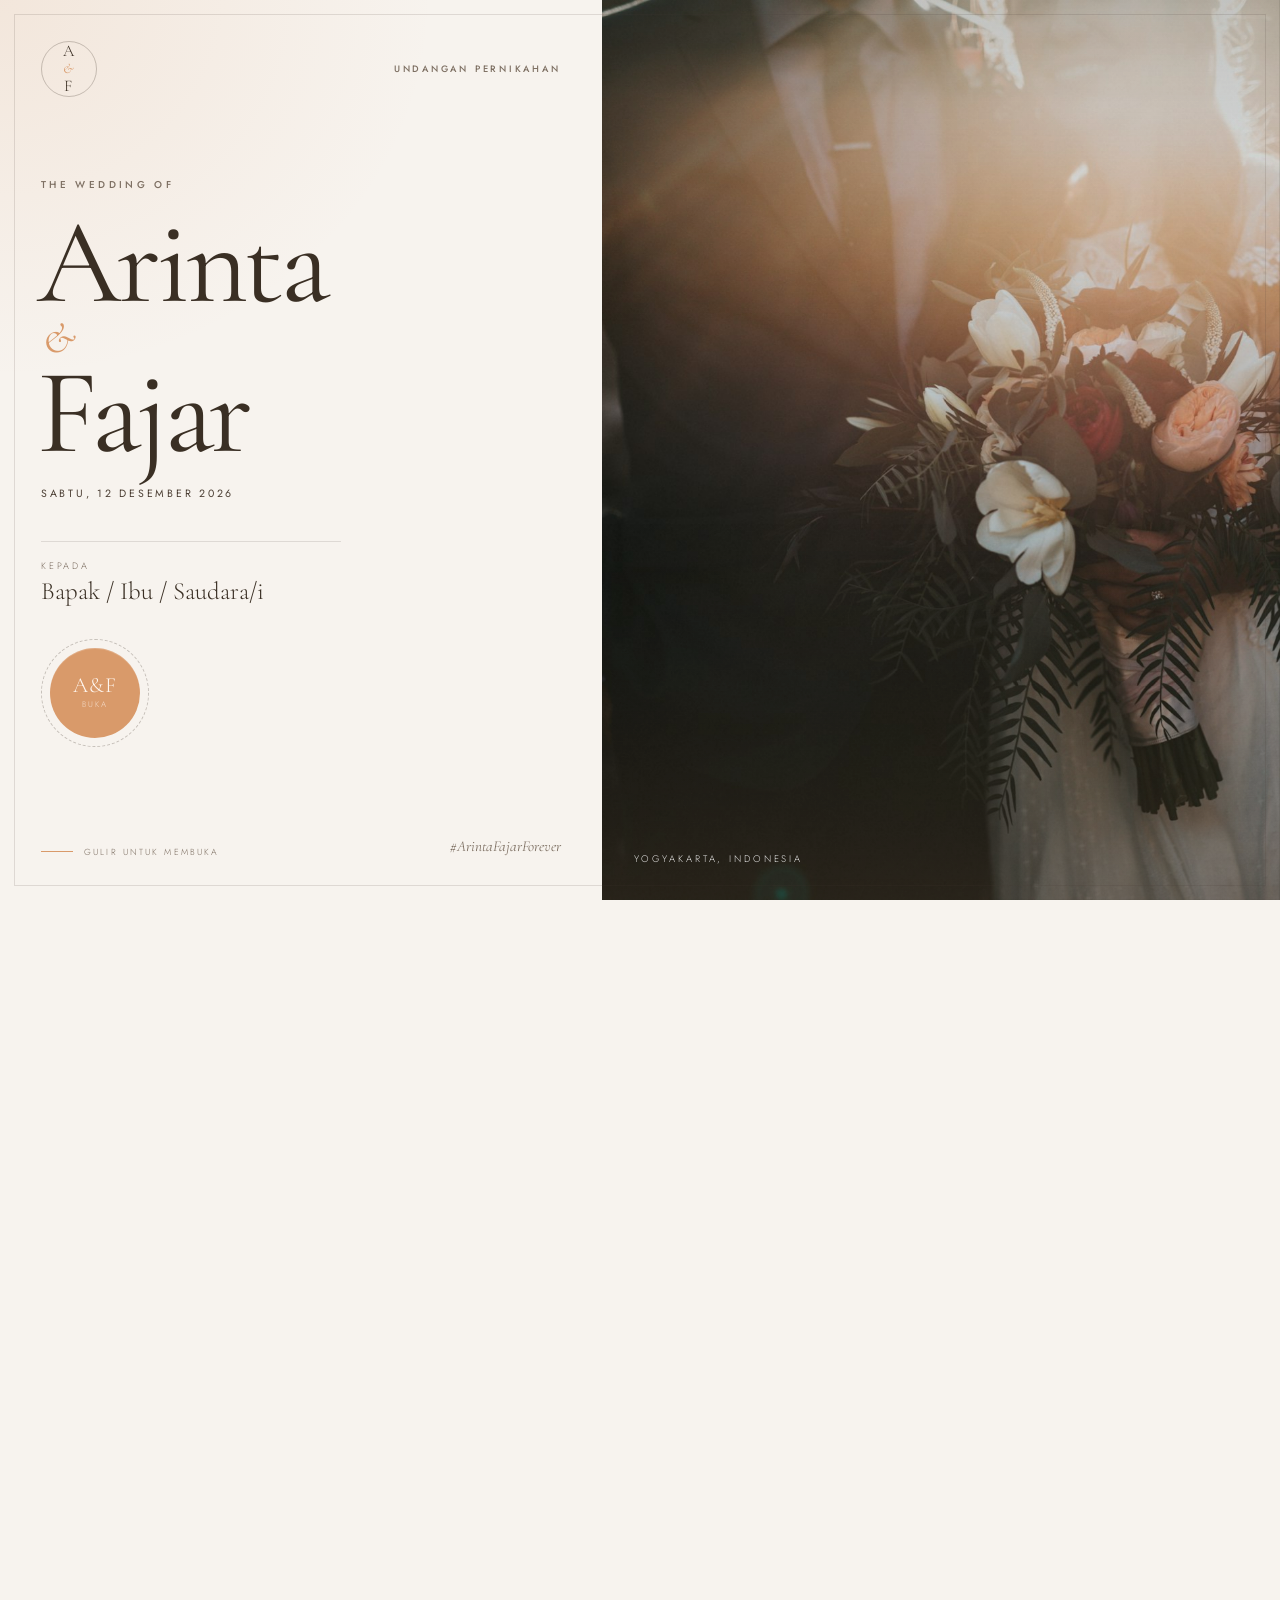
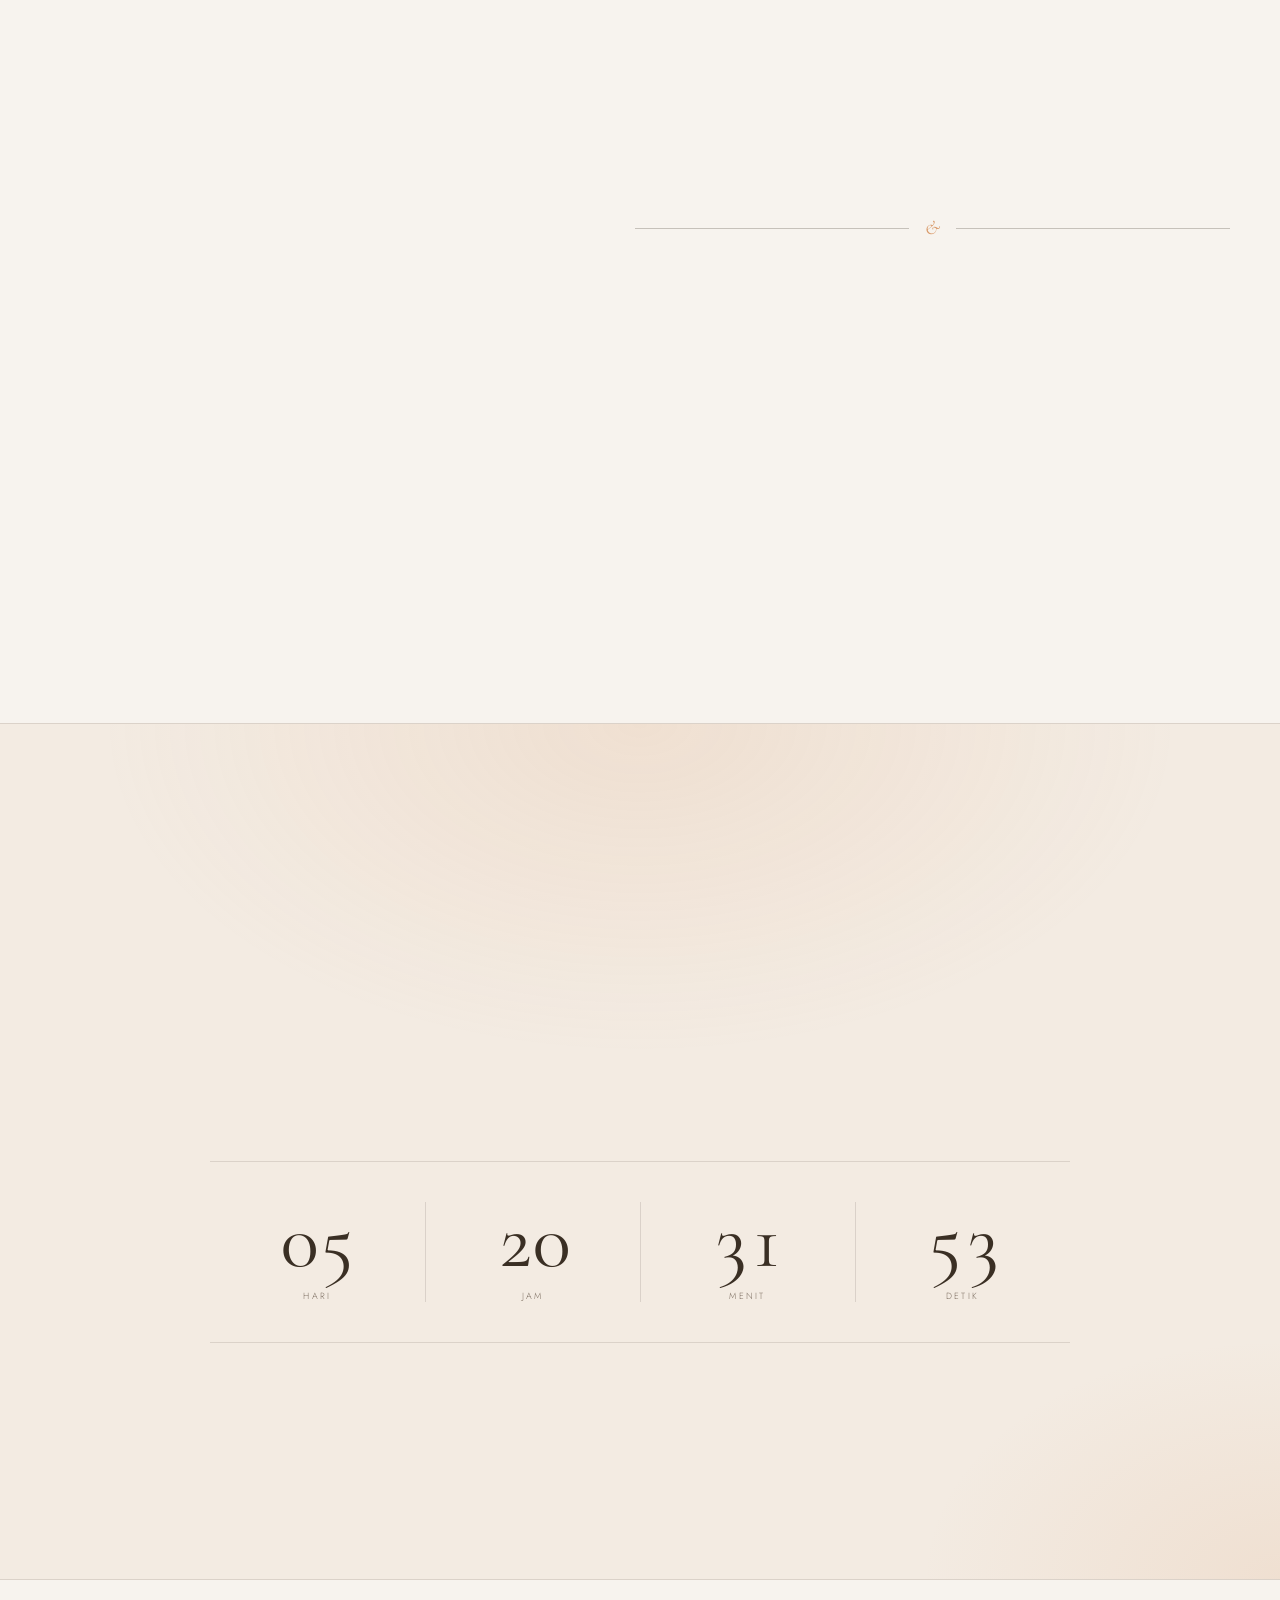
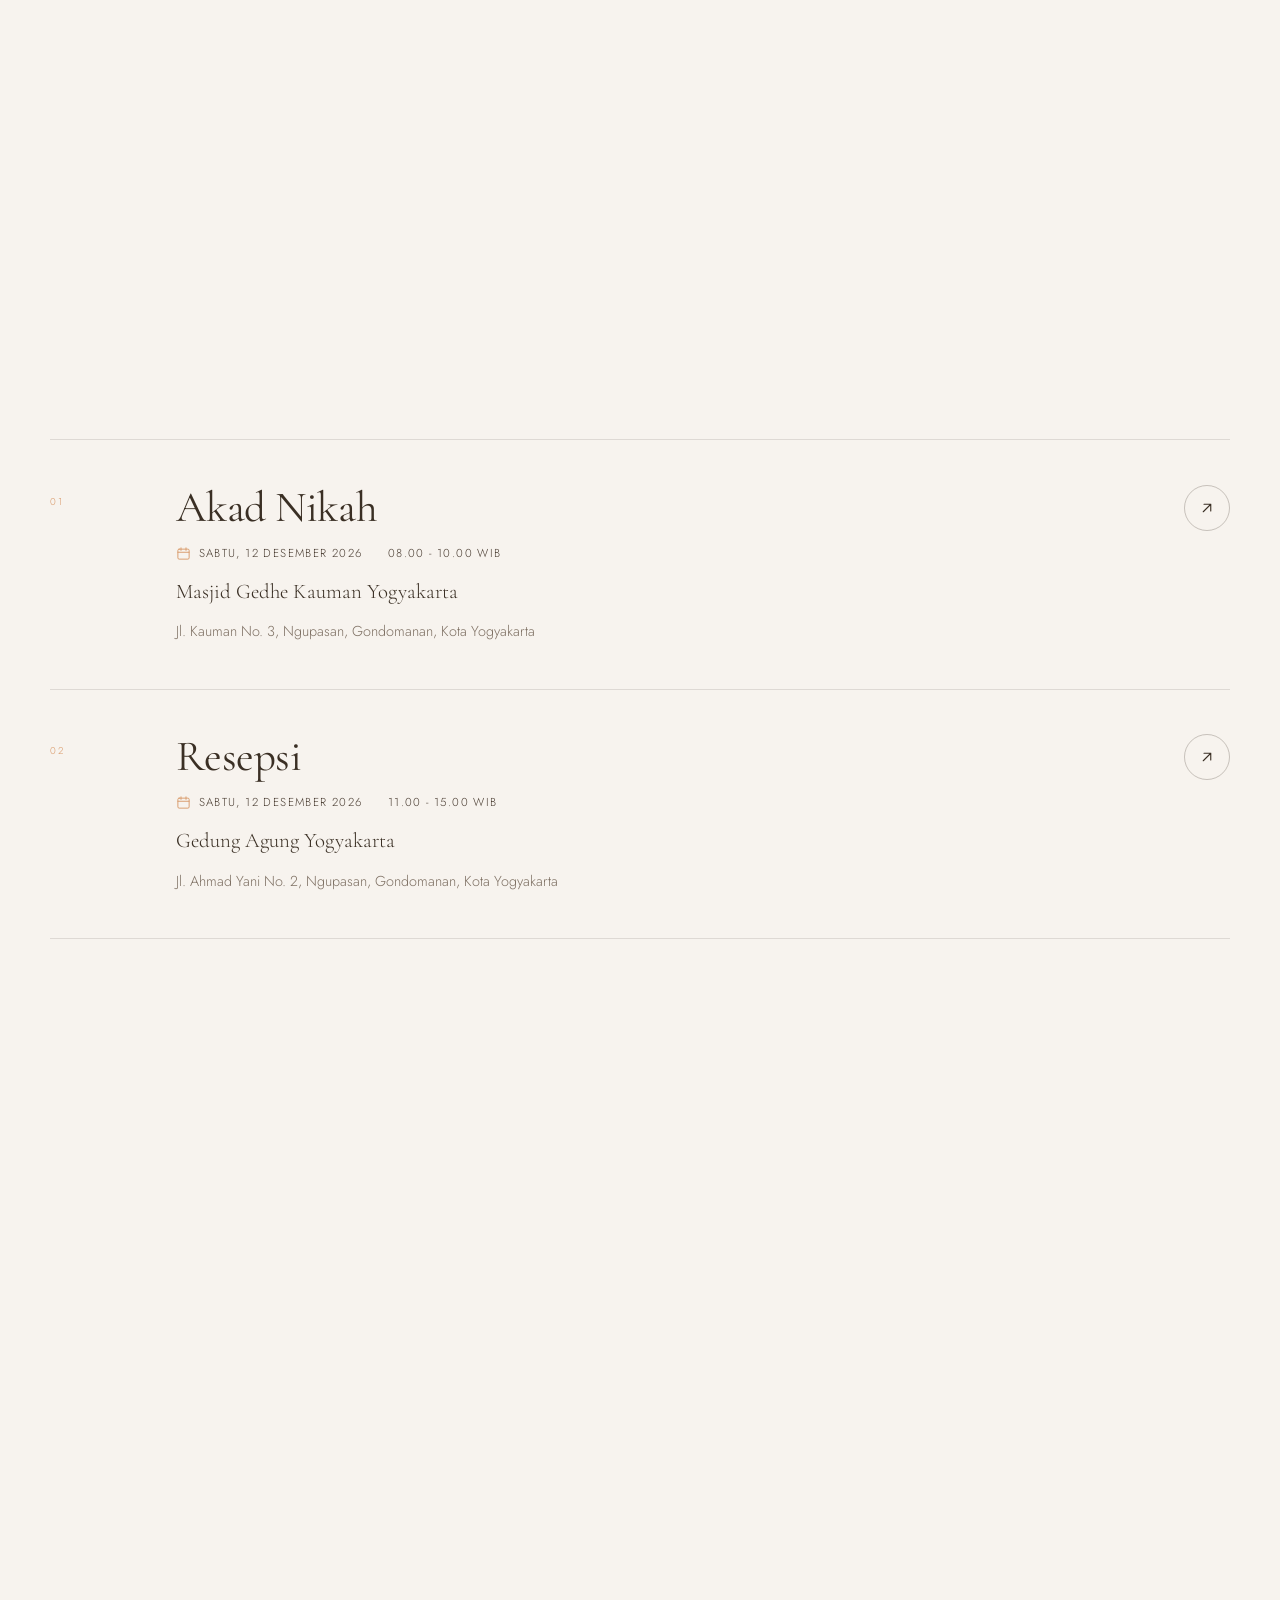
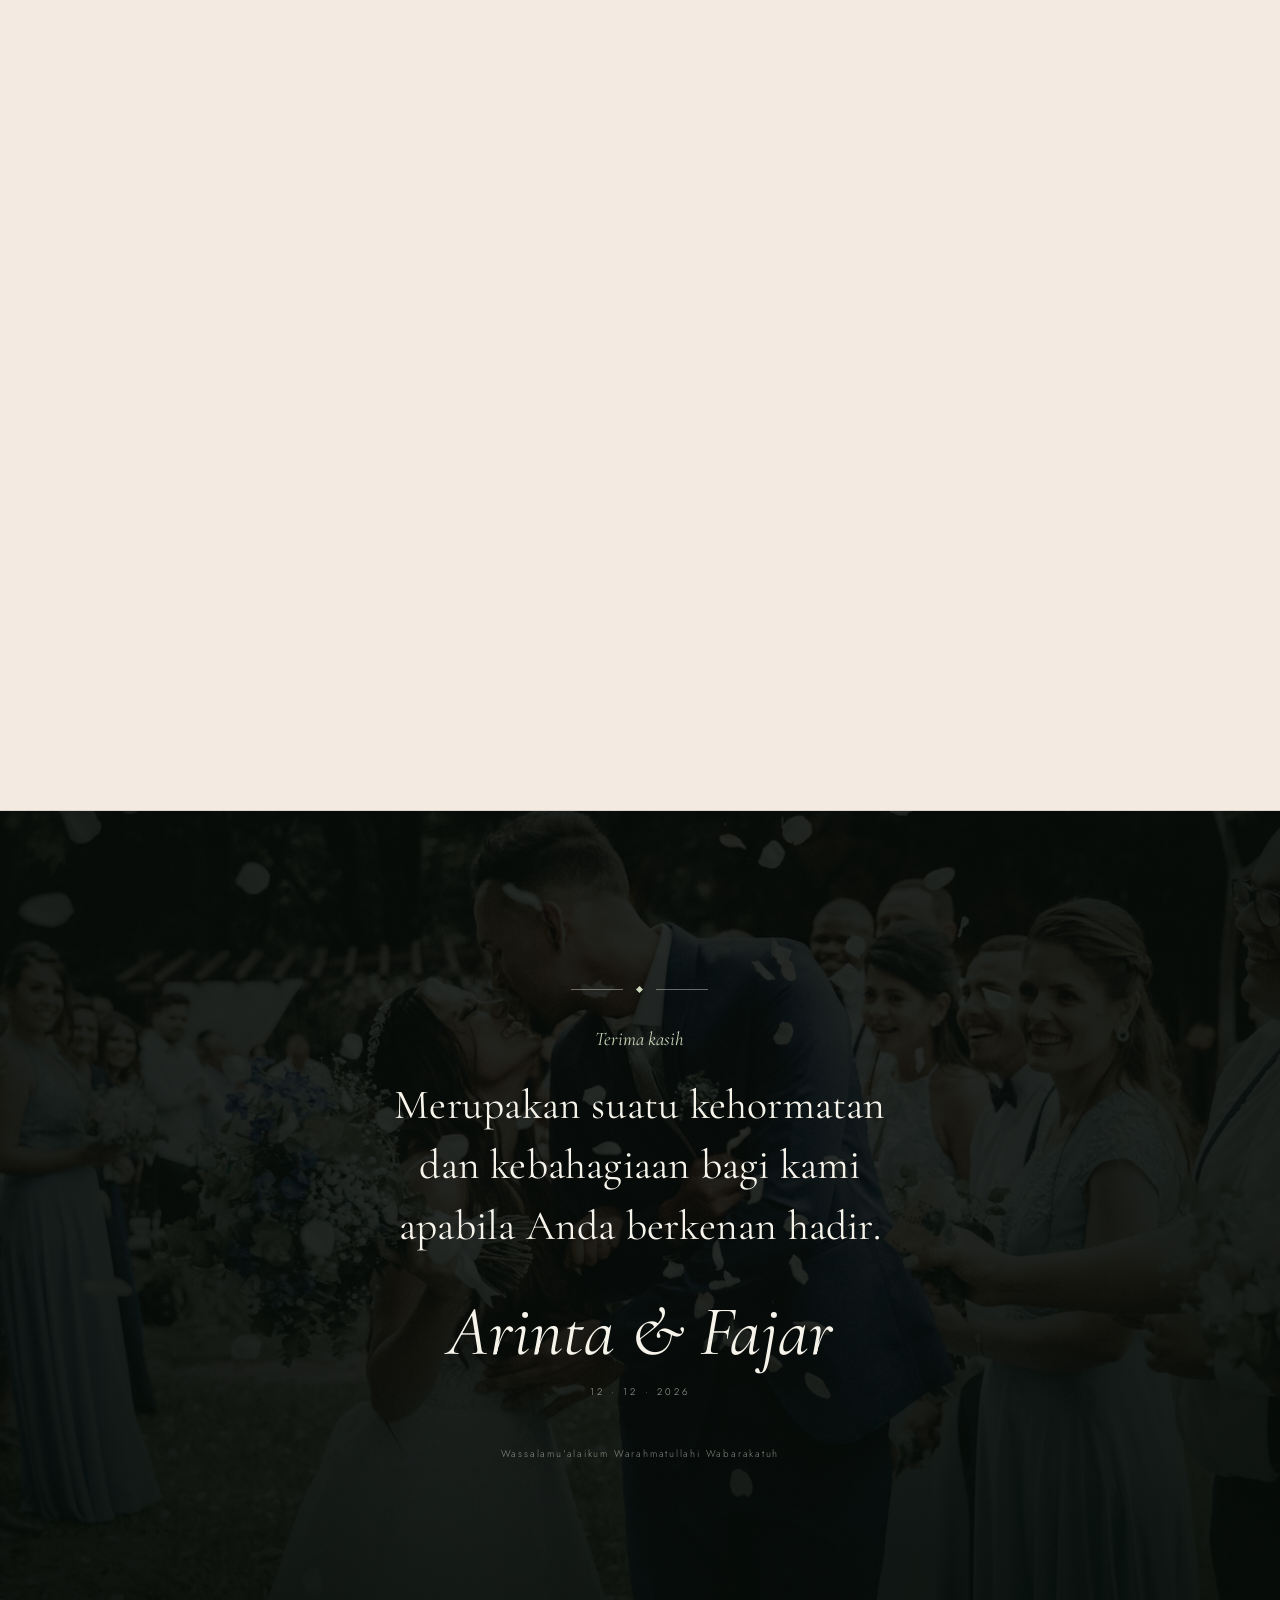
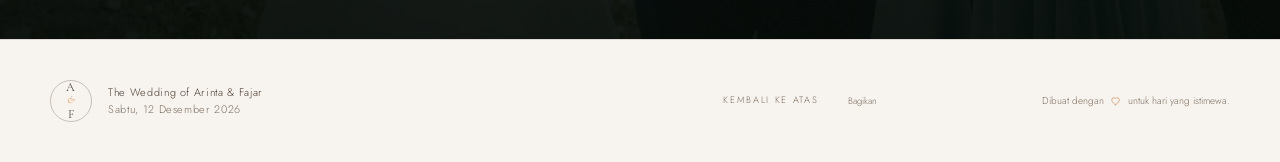
==== index.html @ caafeb69 "Add wedding invitation features including RSVP functionality and theme preload script - Create theme" ====
<!DOCTYPE html>
<html lang="id" data-theme="light">
<head>
  <meta charset="UTF-8" />
  <meta name="viewport" content="width=device-width, initial-scale=1.0, viewport-fit=cover" />
  <title>Undangan Pernikahan</title>
  <meta name="description" content="Undangan pernikahan. Kami menantikan kehadiran dan doa Anda." />
  <meta name="theme-color" content="#f7f3ee" />

  <meta property="og:type" content="website" />
  <meta property="og:title" content="Undangan Pernikahan" />
  <meta property="og:description" content="Sebuah undangan, sepotong kebahagiaan." />
  <meta property="og:image" content="assets/images/hero.jpg" />

  <link rel="icon" href="assets/favicon.svg" type="image/svg+xml" />
  <link rel="preload" href="assets/fonts/cormorant-garamond.woff2" as="font" type="font/woff2" crossorigin />
  <link rel="preload" href="assets/fonts/jost.woff2" as="font" type="font/woff2" crossorigin />
  <link rel="preload" href="assets/images/hero.jpg" as="image" />
  <link rel="stylesheet" href="assets/css/style.css" />
  <script src="assets/js/theme-preload.js"></script>
</head>
<body class="is-locked">

  <svg class="sprite" aria-hidden="true" focusable="false" xmlns="http://www.w3.org/2000/svg">
    <defs>
      <symbol id="i-arrow" viewBox="0 0 24 24"><path d="M4 12h16M14 6l6 6-6 6"/></symbol>
      <symbol id="i-arrow-up" viewBox="0 0 24 24"><path d="M7 17 17 7M8 7h9v9"/></symbol>
      <symbol id="i-play" viewBox="0 0 24 24"><path d="M8 5.5v13l11-6.5z" fill="currentColor" stroke="none"/></symbol>
      <symbol id="i-pause" viewBox="0 0 24 24"><rect x="7" y="5.5" width="3.5" height="13" rx="1" fill="currentColor" stroke="none"/><rect x="13.5" y="5.5" width="3.5" height="13" rx="1" fill="currentColor" stroke="none"/></symbol>
      <symbol id="i-sun" viewBox="0 0 24 24"><circle cx="12" cy="12" r="4"/><path d="M12 2v2M12 20v2M2 12h2M20 12h2M4.9 4.9l1.4 1.4M17.7 17.7l1.4 1.4M19.1 4.9l-1.4 1.4M6.3 17.7l-1.4 1.4"/></symbol>
      <symbol id="i-moon" viewBox="0 0 24 24"><path d="M20.2 14.6A8.6 8.6 0 1 1 9.4 3.8a7 7 0 0 0 10.8 10.8z"/></symbol>
      <symbol id="i-menu" viewBox="0 0 24 24"><path d="M4 8h16M4 16h16"/></symbol>
      <symbol id="i-close" viewBox="0 0 24 24"><path d="M6 6l12 12M18 6 6 18"/></symbol>
      <symbol id="i-pin" viewBox="0 0 24 24"><path d="M12 21s7-5.7 7-11a7 7 0 1 0-14 0c0 5.3 7 11 7 11z"/><circle cx="12" cy="10" r="2.5"/></symbol>
      <symbol id="i-copy" viewBox="0 0 24 24"><rect x="9" y="9" width="11" height="11" rx="2"/><path d="M5 15V5a2 2 0 0 1 2-2h10"/></symbol>
      <symbol id="i-check" viewBox="0 0 24 24"><path d="M5 13l4 4L19 7"/></symbol>
      <symbol id="i-calendar" viewBox="0 0 24 24"><rect x="3" y="5" width="18" height="16" rx="2"/><path d="M8 3v4M16 3v4M3 10h18"/></symbol>
      <symbol id="i-share" viewBox="0 0 24 24"><circle cx="18" cy="5" r="2.5"/><circle cx="6" cy="12" r="2.5"/><circle cx="18" cy="19" r="2.5"/><path d="M8.2 10.8l7.6-4.3M8.2 13.2l7.6 4.3"/></symbol>
      <symbol id="i-instagram" viewBox="0 0 24 24"><rect x="3" y="3" width="18" height="18" rx="5"/><circle cx="12" cy="12" r="4"/><circle cx="17.2" cy="6.8" r="1" fill="currentColor" stroke="none"/></symbol>
      <symbol id="i-heart" viewBox="0 0 24 24"><path d="M12 20s-7-4.4-7-9a4 4 0 0 1 7-2.7A4 4 0 0 1 19 11c0 4.6-7 9-7 9z"/></symbol>
      <symbol id="i-chevron-left" viewBox="0 0 24 24"><path d="M15 5l-7 7 7 7"/></symbol>
      <symbol id="i-chevron-right" viewBox="0 0 24 24"><path d="M9 5l7 7-7 7"/></symbol>
      <symbol id="i-music" viewBox="0 0 24 24"><path d="M9 18V6l10-2v12"/><circle cx="6.5" cy="18" r="2.5"/><circle cx="16.5" cy="16" r="2.5"/></symbol>
      <symbol id="i-mail" viewBox="0 0 24 24"><rect x="3" y="5" width="18" height="14" rx="2"/><path d="M3 7l9 6 9-6"/></symbol>
      <symbol id="i-whatsapp" viewBox="0 0 24 24"><path d="M20 11.5a8 8 0 0 1-11.9 7L4 20l1.6-4A8 8 0 1 1 20 11.5z"/><path d="M9 9.2c.3-.7.6-.7 1-.7h.4c.2 0 .4 0 .6.5l.7 1.5c.1.3 0 .5-.1.7l-.5.6c-.2.2-.2.4-.1.6a5 5 0 0 0 2.3 2c.3.1.5.1.7-.1l.7-.8c.2-.2.4-.2.6-.1l1.6.8c.3.1.4.3.4.5 0 .4-.2 1.3-.7 1.6-.5.4-1.3.6-2.1.3a9 9 0 0 1-4.3-3.2c-.9-1.1-1.4-2.3-1.4-3 0-.4.1-.8.2-1.1z" fill="currentColor" stroke="none"/></symbol>
    </defs>
  </svg>

  <!-- ================= COVER ================= -->
  <div class="cover" id="cover" role="dialog" aria-modal="true" aria-label="Undangan pernikahan">
    <div class="cover__frame" aria-hidden="true"></div>
    <div class="cover__photo">
      <img src="assets/images/hero.jpg" alt="Pasangan pengantin berjalan di antara pepohonan" fetchpriority="high" />
      <div class="cover__photo-scrim" aria-hidden="true"></div>
      <p class="cover__photo-caption">Yogyakarta, Indonesia</p>
    </div>

    <div class="cover__panel">
      <div class="cover__top">
        <span class="monogram" aria-hidden="true"></span>
        <span class="cover__tag">Undangan Pernikahan</span>
      </div>

      <div class="cover__main">
        <p class="overline">The Wedding Of</p>
        <h1 class="cover__names"></h1>
        <p class="cover__date"></p>

        <div class="cover__guest">
          <span class="cover__guest-label">Kepada</span>
          <span class="cover__guest-name" id="guestName">Bapak / Ibu / Saudara/i</span>
        </div>

        <button class="seal" id="openInvite" type="button" aria-label="Buka undangan">
          <span class="seal__ring" aria-hidden="true"></span>
          <span class="seal__core">
            <span class="seal__mono"></span>
            <span class="seal__hint">Buka</span>
          </span>
        </button>
      </div>

      <div class="cover__bottom">
        <span class="cover__scroll"><span></span> Gulir untuk membuka</span>
        <span class="cover__hashtag"></span>
      </div>
    </div>
  </div>

  <!-- ================= PAGE ================= -->
  <div id="page">
    <header class="topbar" id="topbar">
      <div class="topbar__inner">
        <a class="topbar__brand" href="#opening" aria-label="Kembali ke awal">
          <span class="monogram monogram--sm" aria-hidden="true"></span>
        </a>

        <nav class="topbar__nav" aria-label="Navigasi utama">
          <a href="#couple">Mempelai</a>
          <a href="#events">Acara</a>
          <a href="#gallery">Galeri</a>
          <a href="#rsvp">RSVP</a>
          <a href="#gift">Hadiah</a>
        </nav>

        <div class="topbar__actions">
          <button class="icon-btn music-btn" id="musicToggle" type="button" aria-label="Matikan musik" aria-pressed="true">
            <span class="equalizer" aria-hidden="true"><i></i><i></i><i></i></span>
            <svg class="icon icon--muted" aria-hidden="true"><use href="#i-music"/></svg>
          </button>
          <button class="icon-btn" id="menuOpen" type="button" aria-label="Buka menu" aria-expanded="false" aria-controls="menu">
            <svg class="icon" aria-hidden="true"><use href="#i-menu"/></svg>
          </button>
        </div>
      </div>
    </header>

    <main id="invitation">

      <!-- OPENING -->
      <section class="section section--opening" id="opening">
        <div class="container container--narrow opening">
          <p class="opening__salam reveal" id="openingSalam"></p>
          <p class="opening__verse reveal" data-delay="1" id="verseText"></p>
          <p class="opening__source reveal" data-delay="2" id="verseSource"></p>
          <div class="ornament reveal" data-delay="3" aria-hidden="true"><span></span><i></i><span></span></div>
          <p class="opening__text reveal" data-delay="4" id="openingText"></p>
          <p class="opening__sign reveal" data-delay="5" id="openingSign"></p>
        </div>
      </section>

      <!-- COUPLE -->
      <section class="section section--couple" id="couple">
        <div class="container">
          <div class="couple__head">
            <h2 class="display reveal">Dua nama,<br /><em>satu cerita.</em></h2>
            <p class="lede reveal" data-delay="1">Dengan penuh rasa syukur, kami mempersembahkan kisah yang akhirnya sampai di hari ini.</p>
          </div>

          <div class="couple__grid">
            <figure class="couple__photo reveal">
              <img src="assets/images/couple-embrace.jpg" alt="Pasangan pengantin berpelukan di bawah cahaya senja" loading="lazy" />
              <figcaption id="coupleCaption">Prewedding</figcaption>
            </figure>

            <div class="couple__people" id="couplePeople"></div>
          </div>
        </div>
      </section>

      <!-- COUNTDOWN -->
      <section class="section section--countdown" id="countdown">
        <div class="countdown__bg" aria-hidden="true"></div>
        <div class="container">
          <div class="countdown__head">
            <p class="overline overline--accent reveal">Save the Date</p>
            <h2 class="display display--center reveal" data-delay="1">Menuju hari<br /><em>bahagia kami.</em></h2>
            <p class="countdown__date reveal" data-delay="2" id="countdownDate"></p>
          </div>

          <ul class="countdown" id="countdownTimer" aria-label="Hitung mundur menuju hari pernikahan">
            <li><strong data-unit="days">00</strong><span>Hari</span></li>
            <li><strong data-unit="hours">00</strong><span>Jam</span></li>
            <li><strong data-unit="minutes">00</strong><span>Menit</span></li>
            <li><strong data-unit="seconds">00</strong><span>Detik</span></li>
          </ul>

          <div class="countdown__actions reveal" data-delay="3">
            <button class="btn btn--solid" id="addCalendar" type="button">
              <svg class="icon" aria-hidden="true"><use href="#i-calendar"/></svg>
              Simpan Tanggal
            </button>
            <button class="btn btn--ghost" id="shareInvite" type="button">
              <svg class="icon" aria-hidden="true"><use href="#i-share"/></svg>
              Bagikan Undangan
            </button>
          </div>
        </div>
      </section>

      <!-- EVENTS -->
      <section class="section section--events" id="events">
        <div class="container">
          <div class="events__head">
            <h2 class="display reveal">Waktu<br /><em>&amp; tempat.</em></h2>
            <p class="lede reveal" data-delay="1">Kami akan sangat berbahagia apabila Anda dapat hadir dan menyaksikan janji suci kami.</p>
          </div>

          <ol class="events" id="eventsList"></ol>

          <div class="events__map reveal">
            <iframe
              id="mapEmbed"
              title="Peta lokasi acara pernikahan"
              src="about:blank"
              loading="lazy"
              referrerpolicy="no-referrer-when-downgrade"
              allowfullscreen></iframe>
            <a class="events__map-link" id="mapLink" href="#" target="_blank" rel="noopener">
              <svg class="icon" aria-hidden="true"><use href="#i-pin"/></svg>
              Buka di Google Maps
              <svg class="icon" aria-hidden="true"><use href="#i-arrow-up"/></svg>
            </a>
          </div>
        </div>
      </section>

      <!-- STORY -->
      <section class="section section--story" id="story">
        <div class="container">
          <div class="story__head">
            <h2 class="display reveal">Sejak awal,<br /><em>hingga selamanya.</em></h2>
            <p class="lede reveal" data-delay="1">Bukan perjalanan yang selalu mulus, tetapi selalu layak untuk dijalani bersama.</p>
          </div>
          <ol class="story" id="storyList"></ol>
        </div>
      </section>

      <!-- GALLERY -->
      <section class="section section--gallery" id="gallery">
        <div class="container">
          <div class="gallery__head">
            <h2 class="display reveal">Sekeping<br /><em>kenangan.</em></h2>
            <p class="lede reveal" data-delay="1">Beberapa potret yang kami simpan rapat, sebagai pengingat bahwa cinta tumbuh dalam hal-hal kecil.</p>
          </div>
          <div class="gallery" id="galleryGrid"></div>
        </div>
      </section>

      <!-- RSVP -->
      <section class="section section--rsvp" id="rsvp">
        <div class="container">
          <div class="rsvp__head">
            <h2 class="display reveal">Tinggalkan<br /><em>doa &amp; pesan.</em></h2>
            <p class="lede reveal" data-delay="1">Konfirmasi kehadiran Anda dan titipkan doa terbaik untuk perjalanan kami.</p>
          </div>

          <div class="rsvp__grid">
            <form class="rsvp-form reveal" id="rsvpForm" novalidate>
              <div class="field">
                <label for="rsvpName">Nama lengkap</label>
                <input id="rsvpName" name="name" type="text" autocomplete="name" placeholder="Nama Anda" required maxlength="60" />
                <p class="field__error" data-error-for="rsvpName" aria-live="polite"></p>
              </div>

              <fieldset class="field">
                <legend>Kehadiran</legend>
                <div class="choice" role="radiogroup" aria-label="Konfirmasi kehadiran">
                  <label class="choice__item">
                    <input type="radio" name="attendance" value="Hadir" required />
                    <span>Hadir</span>
                  </label>
                  <label class="choice__item">
                    <input type="radio" name="attendance" value="Tidak hadir" />
                    <span>Tidak hadir</span>
                  </label>
                  <label class="choice__item">
                    <input type="radio" name="attendance" value="Masih ragu" />
                    <span>Masih ragu</span>
                  </label>
                </div>
                <p class="field__error" data-error-for="attendance" aria-live="polite"></p>
              </fieldset>

              <div class="field">
                <label for="rsvpGuests">Jumlah tamu</label>
                <select id="rsvpGuests" name="guests">
                  <option value="1">1 orang</option>
                  <option value="2">2 orang</option>
                  <option value="3">3 orang</option>
                  <option value="4">4 orang</option>
                </select>
              </div>

              <div class="field">
                <label for="rsvpMessage">Ucapan &amp; doa</label>
                <textarea id="rsvpMessage" name="message" rows="4" placeholder="Tulis pesan hangat untuk mempelai" required maxlength="400"></textarea>
                <p class="field__error" data-error-for="rsvpMessage" aria-live="polite"></p>
              </div>

              <button class="btn btn--solid btn--wide" type="submit">
                <svg class="icon" aria-hidden="true"><use href="#i-mail"/></svg>
                Kirim Konfirmasi
              </button>
              <p class="form-note">Data hanya disimpan di perangkat ini untuk demo. Hubungkan endpoint di <code>config.js</code> untuk menerima RSVP sungguhan.</p>
              <p class="form-success" id="rsvpSuccess" role="status" aria-live="polite"></p>
            </form>

            <div class="wishes reveal" data-delay="1">
              <div class="wishes__head">
                <h3>Ucapan terbaru</h3>
                <span id="wishesCount">0 pesan</span>
              </div>
              <ul class="wishes__list" id="wishesList"></ul>
              <p class="wishes__empty" id="wishesEmpty" hidden>Belum ada ucapan. Jadilah yang pertama menuliskan doa.</p>
            </div>
          </div>
        </div>
      </section>

      <!-- GIFT -->
      <section class="section section--gift" id="gift">
        <div class="container container--narrow">
          <div class="gift__head">
            <h2 class="display display--center reveal">Tanda<br /><em>kasih.</em></h2>
            <p class="lede lede--center reveal" data-delay="1">Kehadiran dan doa Anda adalah hadiah terindah. Namun bila ingin memberi lebih, kami menyediakan kanal berikut dengan penuh terima kasih.</p>
          </div>

          <div class="gift__accounts reveal" id="giftAccounts"></div>

          <div class="gift__address reveal" id="giftAddress"></div>
        </div>
      </section>

      <!-- CLOSING -->
      <section class="closing" id="closing">
        <div class="closing__media" aria-hidden="true">
          <img src="assets/images/couple-soft.jpg" alt="" loading="lazy" />
        </div>
        <div class="closing__content">
          <div class="ornament ornament--light" aria-hidden="true"><span></span><i></i><span></span></div>
          <p class="closing__kicker">Terima kasih</p>
          <h2 class="closing__title">Merupakan suatu kehormatan<br />dan kebahagiaan bagi kami<br />apabila Anda berkenan hadir.</h2>
          <p class="closing__names" id="closingNames"></p>
          <p class="closing__date" id="closingDate"></p>
          <p class="closing__salam" id="closingSalam"></p>
        </div>
      </section>

      <footer class="footer">
        <div class="container footer__inner">
          <div class="footer__brand">
            <span class="monogram monogram--sm" aria-hidden="true"></span>
            <p id="footerBrandText"></p>
          </div>
          <div class="footer__links">
            <a href="#opening">Kembali ke atas</a>
            <button type="button" id="footerShare">Bagikan</button>
          </div>
          <p class="footer__credit">Dibuat dengan <svg class="icon icon--heart" aria-hidden="true"><use href="#i-heart"/></svg> untuk hari yang istimewa.</p>
        </div>
      </footer>
    </main>
  </div>

  <!-- ================= MENU ================= -->
  <div class="menu" id="menu" role="dialog" aria-modal="true" aria-labelledby="menuTitle" hidden>
    <div class="menu__inner">
      <div class="menu__top">
        <span class="monogram monogram--light" aria-hidden="true"></span>
        <button class="icon-btn icon-btn--light" id="menuClose" type="button" aria-label="Tutup menu">
          <svg class="icon" aria-hidden="true"><use href="#i-close"/></svg>
        </button>
      </div>

      <div class="menu__body">
        <div class="menu__nav-wrap">
          <p class="menu__label" id="menuTitle">Undangan</p>
          <nav class="menu__nav" aria-label="Navigasi undangan">
            <a href="#couple"><span>02</span>Mempelai</a>
            <a href="#events"><span>03</span>Acara</a>
            <a href="#story"><span>04</span>Cerita</a>
            <a href="#gallery"><span>05</span>Galeri</a>
            <a href="#rsvp"><span>06</span>RSVP</a>
            <a href="#gift"><span>07</span>Hadiah</a>
          </nav>
        </div>

        <div class="menu__aside">
          <p class="menu__guest-label">Kepada</p>
          <p class="menu__guest" id="menuGuest">Bapak / Ibu / Saudara/i</p>
          <p class="menu__note">Kami menantikan kehadiran Anda di hari bahagia kami.</p>
          <button class="btn btn--light" id="menuShare" type="button">
            <svg class="icon" aria-hidden="true"><use href="#i-share"/></svg>
            Bagikan Undangan
          </button>
          <div class="menu__contact">
            <a id="menuWhatsapp" href="#" target="_blank" rel="noopener">
              <svg class="icon" aria-hidden="true"><use href="#i-whatsapp"/></svg><span id="menuWhatsappLabel"></span>
            </a>
            <span class="menu__hashtag"></span>
          </div>
        </div>
      </div>
    </div>
  </div>

  <!-- ================= LIGHTBOX ================= -->
  <div class="lightbox" id="lightbox" role="dialog" aria-modal="true" aria-label="Galeri foto" hidden>
    <button class="lightbox__close" id="lightboxClose" type="button" aria-label="Tutup galeri">
      <svg class="icon" aria-hidden="true"><use href="#i-close"/></svg>
    </button>
    <button class="lightbox__nav lightbox__nav--prev" id="lightboxPrev" type="button" aria-label="Foto sebelumnya">
      <svg class="icon" aria-hidden="true"><use href="#i-chevron-left"/></svg>
    </button>
    <figure class="lightbox__figure">
      <img id="lightboxImg" src="" alt="" />
      <figcaption id="lightboxCap"></figcaption>
    </figure>
    <button class="lightbox__nav lightbox__nav--next" id="lightboxNext" type="button" aria-label="Foto berikutnya">
      <svg class="icon" aria-hidden="true"><use href="#i-chevron-right"/></svg>
    </button>
  </div>

  <div class="toast" id="toast" role="status" aria-live="polite"></div>

  <noscript>
    <style>
      .reveal { opacity: 1; transform: none; }
      .cover__panel { background: #f7f3ee; }
      body.is-locked { overflow: auto; height: auto; }
    </style>
  </noscript>

  <script src="assets/js/config.js"></script>
  <script src="assets/js/main.js"></script>
</body>
</html>
---- assets/css/style.css ----
/* =========================================================
   Wedding Invitation
   Shape system: buttons are pills, inputs 10px, photos are
   arch-topped or square with hairlines. No boxed cards.
   ========================================================= */

/* ---------- Fonts ---------- */
@font-face {
  font-family: 'Cormorant Garamond';
  src: url('../fonts/cormorant-garamond.woff2') format('woff2');
  font-weight: 300 700;
  font-style: normal;
  font-display: swap;
}
@font-face {
  font-family: 'Cormorant Garamond';
  src: url('../fonts/cormorant-garamond-italic.woff2') format('woff2');
  font-weight: 300 700;
  font-style: italic;
  font-display: swap;
}
@font-face {
  font-family: 'Jost';
  src: url('../fonts/jost.woff2') format('woff2');
  font-weight: 300 600;
  font-style: normal;
  font-display: swap;
}

/* ---------- Tokens ---------- */
:root {
  --bg: #f7f3ee;
  --bg-soft: #f3ebe2;
  --bg-deep: #efe3d6;
  --ink: #3a2f24;
  --ink-2: #4a3d32;
  --muted: #7d6f62;
  --line: rgba(74, 61, 50, 0.14);
  --line-strong: rgba(74, 61, 50, 0.28);
  --accent: #d99a6a;
  --accent-soft: rgba(217, 154, 106, 0.14);
  --accent-ink: #fff7f0;
  --danger: #b64b3a;
  --menu-bg: #f7f3ee;
  --menu-ink: #3a2f24;
  --menu-muted: #7d6f62;
  --menu-line: rgba(74, 61, 50, 0.16);
  --arch: 50% 50% 4px 4px / 40% 40% 4px 4px;
  --ease: cubic-bezier(0.16, 1, 0.3, 1);
  --dur: 0.85s;
  color-scheme: light;
}

[data-theme='dark'] {
  --bg: #f7f3ee;
  --bg-soft: #f3ebe2;
  --bg-deep: #efe3d6;
  --ink: #3a2f24;
  --ink-2: #4a3d32;
  --muted: #7d6f62;
  --line: rgba(74, 61, 50, 0.14);
  --line-strong: rgba(74, 61, 50, 0.28);
  --accent: #d99a6a;
  --accent-soft: rgba(217, 154, 106, 0.14);
  --accent-ink: #fff7f0;
  --danger: #b64b3a;
  --menu-bg: #f7f3ee;
  --menu-ink: #3a2f24;
  --menu-muted: #7d6f62;
  --menu-line: rgba(74, 61, 50, 0.16);
  color-scheme: light;
}

/* ---------- Reset ---------- */
*,
*::before,
*::after { box-sizing: border-box; }

html {
  scroll-behavior: smooth;
  -webkit-text-size-adjust: 100%;
}

body {
  margin: 0;
  background: var(--bg);
  color: var(--ink);
  font-family: 'Jost', 'Segoe UI', sans-serif;
  font-weight: 300;
  font-size: 1rem;
  line-height: 1.65;
  overflow-x: hidden;
  transition: background-color 0.5s ease, color 0.5s ease;
}

body.is-locked {
  overflow: hidden;
  height: 100dvh;
}

h1, h2, h3, h4, p, figure, blockquote { margin: 0; }
ul, ol { margin: 0; padding: 0; list-style: none; }
img { display: block; max-width: 100%; }
a { color: inherit; text-decoration: none; }
button, input, select, textarea { font: inherit; color: inherit; }
button { background: none; border: 0; cursor: pointer; }
fieldset { margin: 0; padding: 0; border: 0; min-width: 0; }
legend { padding: 0; }

::selection { background: var(--accent); color: var(--accent-ink); }

:focus-visible {
  outline: 1px solid var(--accent);
  outline-offset: 4px;
}

.sprite { position: absolute; width: 0; height: 0; overflow: hidden; }

.icon {
  width: 18px;
  height: 18px;
  fill: none;
  stroke: currentColor;
  stroke-width: 1.5;
  stroke-linecap: round;
  stroke-linejoin: round;
  flex: none;
}

/* ---------- Type ---------- */
.display {
  font-family: 'Cormorant Garamond', Georgia, serif;
  font-weight: 400;
  font-size: clamp(2.9rem, 6.6vw, 5.4rem);
  line-height: 0.98;
  letter-spacing: -0.02em;
  color: var(--ink);
}
.display em {
  font-style: italic;
  color: var(--accent);
}
.display--center { text-align: center; }

.lede {
  max-width: 40ch;
  margin-top: 1.5rem;
  color: var(--muted);
  font-size: 0.98rem;
  line-height: 1.8;
}
.lede--center { margin-inline: auto; text-align: center; }

.overline {
  font-size: 0.62rem;
  font-weight: 500;
  letter-spacing: 0.34em;
  text-transform: uppercase;
  color: var(--muted);
}
.overline--accent { color: var(--accent); }

.container {
  width: min(1180px, calc(100% - 3.5rem));
  margin-inline: auto;
}
.container--narrow { width: min(760px, calc(100% - 3.5rem)); }

.section {
  position: relative;
  padding-block: clamp(5rem, 11vw, 9.5rem);
  scroll-margin-top: 72px;
}

.section--opening { padding-top: clamp(8.5rem, 17vh, 12rem); }

.closing { scroll-margin-top: 72px; }

.ornament {
  display: flex;
  align-items: center;
  justify-content: center;
  gap: 14px;
  color: var(--line-strong);
}
.ornament span {
  display: block;
  width: 52px;
  height: 1px;
  background: currentColor;
}
.ornament i {
  display: block;
  width: 5px;
  height: 5px;
  background: var(--accent);
  transform: rotate(45deg);
}
.ornament--light { color: rgba(244, 242, 234, 0.4); }
.ornament--light i { background: #cdd8bd; }

.monogram {
  display: inline-grid;
  place-items: center;
  width: 56px;
  height: 56px;
  border: 1px solid var(--line-strong);
  border-radius: 50%;
  font-family: 'Cormorant Garamond', Georgia, serif;
  font-size: 1.02rem;
  letter-spacing: 0.06em;
  line-height: 1;
  color: var(--ink);
  transition: border-color 0.3s ease, color 0.3s ease;
}
.monogram span {
  font-style: italic;
  color: var(--accent);
  font-size: 0.86em;
  margin-inline: -0.04em;
}
.monogram--sm { width: 42px; height: 42px; font-size: 0.78rem; }
.monogram--light { color: var(--menu-ink); border-color: var(--menu-line); }
.monogram--light span { color: #b9caa6; }

/* ---------- Buttons ---------- */
.btn {
  display: inline-flex;
  align-items: center;
  justify-content: center;
  gap: 0.6rem;
  min-height: 48px;
  padding: 0.85rem 1.55rem;
  border: 1px solid var(--line-strong);
  border-radius: 999px;
  font-size: 0.66rem;
  font-weight: 500;
  letter-spacing: 0.2em;
  text-transform: uppercase;
  white-space: nowrap;
  transition: background-color 0.35s ease, color 0.35s ease,
    border-color 0.35s ease, transform 0.2s ease;
}
.btn .icon { width: 16px; height: 16px; }
.btn:hover { border-color: var(--ink); }
.btn:active { transform: translateY(1px) scale(0.99); }

.btn--solid {
  background: var(--accent);
  border-color: var(--accent);
  color: var(--accent-ink);
}
.btn--solid:hover {
  background: var(--ink);
  border-color: var(--ink);
  color: var(--bg);
}
.btn--ghost { background: transparent; color: var(--ink); }
.btn--ghost:hover { background: var(--accent-soft); }
.btn--wide { width: 100%; }
.btn--light {
  border-color: var(--menu-line);
  color: var(--menu-ink);
  background: transparent;
}
.btn--light:hover {
  background: var(--menu-ink);
  border-color: var(--menu-ink);
  color: #0b1510;
}

.icon-btn {
  position: relative;
  display: inline-grid;
  place-items: center;
  width: 40px;
  height: 40px;
  border: 1px solid transparent;
  border-radius: 50%;
  color: var(--ink);
  transition: border-color 0.3s ease, background-color 0.3s ease,
    color 0.3s ease;
}
.icon-btn:hover {
  border-color: var(--line);
  background: var(--accent-soft);
}
.icon-btn--light { color: var(--menu-ink); }
.icon-btn--light:hover {
  border-color: var(--menu-line);
  background: rgba(255, 255, 255, 0.06);
}

/* =========================================================
   COVER
   ========================================================= */
.cover {
  position: fixed;
  inset: 0;
  z-index: 120;
  display: grid;
  grid-template-columns: 47% 53%;
  background: var(--bg);
  transition: transform 1.1s cubic-bezier(0.76, 0, 0.24, 1);
}
.cover.is-open { transform: translateY(-101%); }

.cover__frame {
  position: absolute;
  inset: 14px;
  z-index: 6;
  border: 1px solid var(--line);
  pointer-events: none;
}

.cover__photo {
  position: relative;
  order: 2;
  overflow: hidden;
  background: #15201a;
}
.cover__photo img {
  width: 100%;
  height: 100dvh;
  object-fit: cover;
  object-position: 50% 35%;
  transform: scale(1.06);
  animation: cover-in 2.4s var(--ease) forwards;
}
@keyframes cover-in {
  to { transform: scale(1); }
}
.cover__photo-scrim {
  position: absolute;
  inset: 0;
  background:
    linear-gradient(180deg, rgba(90, 70, 48, 0.22), transparent 36%),
    linear-gradient(0deg, rgba(90, 70, 48, 0.38), transparent 42%);
}
.cover__photo-caption {
  position: absolute;
  left: 2rem;
  bottom: 2rem;
  z-index: 2;
  font-size: 0.6rem;
  letter-spacing: 0.3em;
  text-transform: uppercase;
  color: rgba(255, 255, 255, 0.88);
}

.cover__panel {
  position: relative;
  order: 1;
  display: flex;
  flex-direction: column;
  justify-content: space-between;
  gap: 1.5rem;
  padding: clamp(1.6rem, 3.2vw, 3rem);
  background: var(--bg);
  overflow-y: auto;
  scrollbar-width: none;
}
.cover__panel::-webkit-scrollbar { display: none; }
.cover__panel::before {
  content: '';
  position: absolute;
  inset: 0;
  pointer-events: none;
  background: radial-gradient(
    120% 70% at 0% 0%,
    var(--accent-soft),
    transparent 60%
  );
}

.cover__top {
  position: relative;
  display: flex;
  align-items: center;
  justify-content: space-between;
  gap: 1rem;
}
.cover__tag {
  font-size: 0.58rem;
  font-weight: 500;
  letter-spacing: 0.3em;
  text-transform: uppercase;
  color: var(--muted);
  text-align: right;
}

.cover__main {
  position: relative;
  padding-block: 1.5rem;
}

.cover__names {
  font-family: 'Cormorant Garamond', Georgia, serif;
  font-weight: 400;
  font-size: clamp(4.4rem, 9.4vw, 8.8rem);
  line-height: 0.8;
  letter-spacing: -0.035em;
  margin: 0.18em 0 0.1em -0.03em;
}
.cover__names span { display: block; }
.cover__names em {
  display: block;
  font-size: 0.36em;
  line-height: 1;
  margin: 0.14em 0 0.1em 0.12em;
  color: var(--accent);
  font-weight: 400;
}

.cover__date {
  margin-top: 1.5rem;
  font-size: 0.66rem;
  font-weight: 400;
  letter-spacing: 0.26em;
  text-transform: uppercase;
  color: var(--ink-2);
}

.cover__guest {
  display: flex;
  flex-direction: column;
  gap: 0.25rem;
  margin-top: 2.4rem;
  padding-top: 1rem;
  border-top: 1px solid var(--line);
  max-width: 300px;
}
.cover__guest-label {
  font-size: 0.58rem;
  letter-spacing: 0.3em;
  text-transform: uppercase;
  color: var(--muted);
}
.cover__guest-name {
  font-family: 'Cormorant Garamond', Georgia, serif;
  font-size: 1.55rem;
  line-height: 1.2;
  color: var(--ink);
}

.seal {
  position: relative;
  width: 108px;
  height: 108px;
  margin-top: 2rem;
  border-radius: 50%;
  isolation: isolate;
}
.seal__ring {
  position: absolute;
  inset: 0;
  border-radius: 50%;
  border: 1px dashed var(--line-strong);
  animation: seal-spin 26s linear infinite;
}
@keyframes seal-spin { to { transform: rotate(360deg); } }
.seal__core {
  position: absolute;
  inset: 9px;
  display: grid;
  place-items: center;
  align-content: center;
  gap: 0.1rem;
  border-radius: 50%;
  background: var(--accent);
  color: var(--accent-ink);
  box-shadow: inset 0 1px 0 rgba(255, 255, 255, 0.18);
  transition: transform 0.45s var(--ease), background-color 0.35s ease;
}
.seal__mono {
  font-family: 'Cormorant Garamond', Georgia, serif;
  font-size: 1.35rem;
  letter-spacing: 0.04em;
  line-height: 1;
}
.seal__hint {
  font-size: 0.5rem;
  letter-spacing: 0.26em;
  text-transform: uppercase;
  opacity: 0.72;
}
.seal:hover .seal__core { transform: scale(1.06); }
.seal:active .seal__core { transform: scale(0.98); }

.cover__bottom {
  position: relative;
  display: flex;
  align-items: flex-end;
  justify-content: space-between;
  gap: 1rem;
}
.cover__scroll {
  display: flex;
  align-items: center;
  gap: 0.7rem;
  font-size: 0.55rem;
  letter-spacing: 0.24em;
  text-transform: uppercase;
  color: var(--muted);
}
.cover__scroll span {
  display: block;
  width: 32px;
  height: 1px;
  background: var(--line-strong);
  position: relative;
  overflow: hidden;
}
.cover__scroll span::after {
  content: '';
  position: absolute;
  inset: 0;
  background: var(--accent);
  animation: scroll-line 2.6s var(--ease) infinite;
}
@keyframes scroll-line {
  0% { transform: translateX(-100%); }
  50% { transform: translateX(0); }
  100% { transform: translateX(100%); }
}
.cover__hashtag {
  font-family: 'Cormorant Garamond', Georgia, serif;
  font-style: italic;
  font-size: 0.95rem;
  color: var(--muted);
}

/* =========================================================
   TOPBAR
   ========================================================= */
.topbar {
  position: fixed;
  inset-inline: 0;
  top: 0;
  z-index: 90;
  height: 72px;
  transform: translateY(-100%);
  opacity: 0;
  transition: transform 0.8s var(--ease), opacity 0.8s var(--ease),
    background-color 0.35s ease, border-color 0.35s ease;
}
body.is-open .topbar {
  transform: translateY(0);
  opacity: 1;
  transition-delay: 0.55s;
}
.topbar::before {
  content: '';
  position: absolute;
  inset: 0;
  background: color-mix(in srgb, var(--bg) 82%, transparent);
  backdrop-filter: blur(16px) saturate(1.1);
  -webkit-backdrop-filter: blur(16px) saturate(1.1);
  border-bottom: 1px solid transparent;
  transition: border-color 0.35s ease, background-color 0.35s ease;
}
.topbar.is-scrolled::before {
  border-bottom-color: var(--line);
  background: color-mix(in srgb, var(--bg) 92%, transparent);
}
.topbar__inner {
  position: relative;
  width: min(1320px, calc(100% - 3.5rem));
  height: 100%;
  margin-inline: auto;
  display: flex;
  align-items: center;
  justify-content: space-between;
  gap: 1.5rem;
}
.topbar__brand { display: flex; align-items: center; }
.topbar__brand .monogram:hover { border-color: var(--accent); }

.topbar__nav {
  display: flex;
  align-items: center;
  gap: clamp(1.2rem, 2.6vw, 2.4rem);
}
.topbar__nav a {
  position: relative;
  font-size: 0.63rem;
  font-weight: 400;
  letter-spacing: 0.2em;
  text-transform: uppercase;
  color: var(--muted);
  transition: color 0.3s ease;
}
.topbar__nav a::after {
  content: '';
  position: absolute;
  left: 0;
  bottom: -6px;
  width: 100%;
  height: 1px;
  background: var(--accent);
  transform: scaleX(0);
  transform-origin: right;
  transition: transform 0.4s var(--ease);
}
.topbar__nav a:hover { color: var(--ink); }
.topbar__nav a:hover::after {
  transform: scaleX(1);
  transform-origin: left;
}

.topbar__actions {
  display: flex;
  align-items: center;
  gap: 0.15rem;
}

.icon--sun { display: none; }
.icon--moon { display: none; }

.music-btn .icon--muted { display: none; }
.music-btn:not(.is-on) .icon--muted { display: block; }

.equalizer {
  display: none;
  align-items: flex-end;
  gap: 2px;
  height: 14px;
  width: 18px;
}
.music-btn.is-on .equalizer { display: flex; }
.equalizer i {
  display: block;
  width: 2px;
  background: var(--accent);
  border-radius: 2px;
  animation: eq 1.1s ease-in-out infinite;
}
.equalizer i:nth-child(1) { height: 55%; animation-delay: -0.2s; }
.equalizer i:nth-child(2) { height: 100%; animation-delay: -0.5s; }
.equalizer i:nth-child(3) { height: 40%; animation-delay: -0.8s; }
@keyframes eq {
  0%, 100% { transform: scaleY(0.55); }
  50% { transform: scaleY(1); }
}

/* =========================================================
   OPENING
   ========================================================= */
.opening { text-align: center; }
.opening__salam {
  font-size: 0.62rem;
  letter-spacing: 0.28em;
  text-transform: uppercase;
  color: var(--muted);
}
.opening__verse {
  margin-top: 2.4rem;
  font-family: 'Cormorant Garamond', Georgia, serif;
  font-size: clamp(1.6rem, 3.3vw, 2.5rem);
  font-weight: 400;
  line-height: 1.4;
  letter-spacing: -0.01em;
  color: var(--ink);
}
.opening__verse em { color: var(--accent); }
.opening__source {
  margin-top: 1.1rem;
  font-size: 0.6rem;
  letter-spacing: 0.28em;
  text-transform: uppercase;
  color: var(--accent);
}
.opening .ornament { margin-block: 2.6rem; }
.opening__text {
  max-width: 54ch;
  margin-inline: auto;
  color: var(--muted);
  font-size: 0.98rem;
  line-height: 1.9;
}
.opening__sign {
  margin-top: 2.6rem;
  font-family: 'Cormorant Garamond', Georgia, serif;
  font-style: italic;
  font-size: 1.7rem;
  color: var(--ink);
}

/* =========================================================
   COUPLE
   ========================================================= */
.section--couple { background: var(--bg); }

.couple__head { max-width: 720px; }
.couple__head .lede { max-width: 46ch; }

.couple__grid {
  display: grid;
  grid-template-columns: minmax(0, 5fr) minmax(0, 6fr);
  gap: clamp(2.5rem, 7vw, 6rem);
  align-items: start;
  margin-top: clamp(3rem, 6vw, 5rem);
}

.couple__photo {
  position: relative;
  margin-top: clamp(0rem, 3vw, 2.5rem);
}
.couple__photo img {
  width: 100%;
  aspect-ratio: 4 / 5;
  object-fit: cover;
  border-radius: var(--arch);
}
.couple__photo::after {
  content: '';
  position: absolute;
  inset: 10px;
  border: 1px solid rgba(255, 255, 255, 0.28);
  border-radius: var(--arch);
  pointer-events: none;
}
.couple__photo figcaption {
  margin-top: 1rem;
  font-size: 0.58rem;
  letter-spacing: 0.24em;
  text-transform: uppercase;
  color: var(--muted);
}

.couple__people {
  display: flex;
  flex-direction: column;
  gap: clamp(2rem, 4vw, 3rem);
  padding-top: clamp(0rem, 4vw, 3.5rem);
}

.person__role {
  font-family: 'Cormorant Garamond', Georgia, serif;
  font-style: italic;
  font-size: 1.05rem;
  color: var(--accent);
}
.person__name {
  margin-top: 0.4rem;
  font-family: 'Cormorant Garamond', Georgia, serif;
  font-weight: 400;
  font-size: clamp(2.6rem, 4.6vw, 3.8rem);
  line-height: 0.92;
  letter-spacing: -0.02em;
  color: var(--ink);
}
.person__name span {
  font-size: 0.62em;
  color: var(--muted);
  letter-spacing: -0.01em;
}
.person__line {
  margin-top: 1.5rem;
  font-size: 0.6rem;
  letter-spacing: 0.26em;
  text-transform: uppercase;
  color: var(--muted);
}
.person__parents {
  margin-top: 0.45rem;
  font-family: 'Cormorant Garamond', Georgia, serif;
  font-size: 1.28rem;
  line-height: 1.45;
  color: var(--ink-2);
}
.person__ig {
  display: inline-flex;
  align-items: center;
  gap: 0.5rem;
  margin-top: 1.2rem;
  font-size: 0.72rem;
  letter-spacing: 0.06em;
  color: var(--muted);
  transition: color 0.3s ease;
}
.person__ig .icon { width: 15px; height: 15px; }
.person__ig:hover { color: var(--accent); }

.couple__divider {
  display: flex;
  align-items: center;
  gap: 1rem;
  color: var(--line-strong);
}
.couple__divider span {
  flex: 1;
  height: 1px;
  background: currentColor;
}
.couple__divider b {
  font-family: 'Cormorant Garamond', Georgia, serif;
  font-style: italic;
  font-weight: 400;
  font-size: 1.25rem;
  color: var(--accent);
}

.person--right { text-align: right; }
.person--right .person__ig { flex-direction: row-reverse; }

/* =========================================================
   COUNTDOWN
   ========================================================= */
.section--countdown {
  background: var(--bg-soft);
  border-block: 1px solid var(--line);
  overflow: hidden;
}
.countdown__bg {
  position: absolute;
  inset: 0;
  pointer-events: none;
  background:
    radial-gradient(60% 55% at 50% 0%, var(--accent-soft), transparent 70%),
    radial-gradient(40% 40% at 100% 100%, var(--accent-soft), transparent 70%);
}
.countdown__head { position: relative; }
.countdown__date {
  margin-top: 1.6rem;
  font-size: 0.63rem;
  letter-spacing: 0.24em;
  text-transform: uppercase;
  color: var(--muted);
  text-align: center;
}

.countdown {
  position: relative;
  display: grid;
  grid-template-columns: repeat(4, 1fr);
  width: min(860px, 100%);
  margin: clamp(3rem, 6vw, 4.5rem) auto 0;
  border-block: 1px solid var(--line);
}
.countdown li {
  position: relative;
  display: flex;
  flex-direction: column;
  align-items: center;
  gap: 0.5rem;
  padding: clamp(1.4rem, 3vw, 2.4rem) 0.5rem;
}
.countdown li + li::before {
  content: '';
  position: absolute;
  left: 0;
  top: 22%;
  bottom: 22%;
  width: 1px;
  background: var(--line);
}
.countdown strong {
  font-family: 'Cormorant Garamond', Georgia, serif;
  font-weight: 400;
  font-size: clamp(2.8rem, 6.4vw, 5rem);
  line-height: 1;
  letter-spacing: -0.02em;
  font-variant-numeric: tabular-nums;
  color: var(--ink);
}
.countdown span {
  font-size: 0.56rem;
  letter-spacing: 0.26em;
  text-transform: uppercase;
  color: var(--muted);
}

.countdown__actions {
  display: flex;
  flex-wrap: wrap;
  justify-content: center;
  gap: 0.8rem;
  margin-top: clamp(2.2rem, 4vw, 3rem);
}

/* =========================================================
   EVENTS
   ========================================================= */
.events__head { max-width: 720px; }

.events {
  margin-top: clamp(3rem, 6vw, 4.5rem);
  border-top: 1px solid var(--line);
}
.events__item {
  display: grid;
  grid-template-columns: 88px minmax(0, 1fr) auto;
  gap: clamp(1rem, 3vw, 2.5rem);
  align-items: start;
  padding-block: clamp(1.8rem, 4vw, 2.8rem);
  border-bottom: 1px solid var(--line);
  transition: background-color 0.4s ease;
}
.events__item:hover { background: var(--accent-soft); }
.events__index {
  font-size: 0.62rem;
  letter-spacing: 0.2em;
  color: var(--accent);
  padding-top: 0.55rem;
}
.events__body { display: grid; gap: 0.85rem; }
.events__title {
  font-family: 'Cormorant Garamond', Georgia, serif;
  font-weight: 400;
  font-size: clamp(1.9rem, 3.4vw, 2.7rem);
  line-height: 1.05;
  letter-spacing: -0.01em;
}
.events__meta {
  display: flex;
  flex-wrap: wrap;
  gap: 0.5rem 1.6rem;
  font-size: 0.72rem;
  letter-spacing: 0.12em;
  text-transform: uppercase;
  color: var(--ink-2);
}
.events__meta span { display: inline-flex; align-items: center; gap: 0.45rem; }
.events__meta .icon { width: 15px; height: 15px; color: var(--accent); }
.events__venue {
  font-family: 'Cormorant Garamond', Georgia, serif;
  font-size: 1.3rem;
  line-height: 1.4;
  color: var(--ink);
}
.events__address {
  max-width: 48ch;
  font-size: 0.9rem;
  line-height: 1.7;
  color: var(--muted);
}
.events__link {
  display: inline-flex;
  align-items: center;
  justify-content: center;
  width: 46px;
  height: 46px;
  border: 1px solid var(--line-strong);
  border-radius: 50%;
  color: var(--ink);
  transition: background-color 0.35s ease, color 0.35s ease,
    border-color 0.35s ease, transform 0.35s var(--ease);
}
.events__link:hover {
  background: var(--accent);
  border-color: var(--accent);
  color: var(--accent-ink);
  transform: translate(2px, -2px);
}

.events__map {
  position: relative;
  margin-top: clamp(2.5rem, 5vw, 4rem);
  border: 1px solid var(--line);
  background: var(--bg-soft);
}
.events__map iframe {
  display: block;
  width: 100%;
  height: clamp(280px, 44vw, 440px);
  border: 0;
  filter: grayscale(0.65) contrast(0.96) saturate(0.8);
}
[data-theme='dark'] .events__map iframe { filter: grayscale(0.4) contrast(0.95) saturate(0.9); }
.events__map-link {
  position: absolute;
  left: 1rem;
  bottom: 1rem;
  display: inline-flex;
  align-items: center;
  gap: 0.5rem;
  padding: 0.7rem 1rem;
  background: color-mix(in srgb, var(--bg) 90%, transparent);
  backdrop-filter: blur(12px);
  -webkit-backdrop-filter: blur(12px);
  border: 1px solid var(--line);
  border-radius: 999px;
  font-size: 0.6rem;
  letter-spacing: 0.18em;
  text-transform: uppercase;
  color: var(--ink);
  transition: background-color 0.3s ease;
}
.events__map-link:hover { background: var(--bg); }
.events__map-link .icon { width: 15px; height: 15px; }
.events__map-link .icon:last-child { margin-left: 0.15rem; }

/* =========================================================
   STORY
   ========================================================= */
.story__head { max-width: 680px; }

.story {
  margin-top: clamp(3rem, 6vw, 4.5rem);
  border-top: 1px solid var(--line);
}
.story__item {
  display: grid;
  grid-template-columns: 170px minmax(0, 1fr);
  gap: clamp(1rem, 4vw, 3rem);
  padding-block: clamp(1.6rem, 3.5vw, 2.4rem);
  border-bottom: 1px solid var(--line);
}
.story__date {
  font-family: 'Cormorant Garamond', Georgia, serif;
  font-style: italic;
  font-size: 1.3rem;
  color: var(--accent);
  padding-top: 0.1rem;
}
.story__body h3 {
  font-family: 'Cormorant Garamond', Georgia, serif;
  font-weight: 400;
  font-size: clamp(1.5rem, 2.4vw, 1.9rem);
  line-height: 1.2;
  color: var(--ink);
}
.story__body p {
  max-width: 56ch;
  margin-top: 0.5rem;
  font-size: 0.92rem;
  line-height: 1.75;
  color: var(--muted);
}

/* =========================================================
   GALLERY
   ========================================================= */
.section--gallery {
  background: var(--bg-soft);
  border-block: 1px solid var(--line);
}
.gallery__head { max-width: 680px; }

.gallery {
  display: grid;
  grid-template-columns: repeat(12, 1fr);
  gap: 14px;
  margin-top: clamp(3rem, 6vw, 4.5rem);
}
.gallery__item {
  position: relative;
  overflow: hidden;
  border: 0;
  padding: 0;
  background: var(--bg-deep);
  cursor: zoom-in;
  border-radius: 4px;
  transition: border-radius 0.5s var(--ease);
}
.gallery__item img {
  width: 100%;
  height: 100%;
  object-fit: cover;
  transition: transform 0.9s var(--ease), filter 0.6s ease;
}
.gallery__item::after {
  content: '';
  position: absolute;
  inset: 0;
  background: linear-gradient(0deg, rgba(8, 14, 10, 0.5), transparent 45%);
  opacity: 0;
  transition: opacity 0.5s ease;
}
.gallery__item:hover img { transform: scale(1.04); }
.gallery__item:hover::after { opacity: 1; }
.gallery__item:focus-visible::after { opacity: 1; }

.gallery__cap {
  position: absolute;
  left: 1.1rem;
  bottom: 1rem;
  z-index: 2;
  font-size: 0.58rem;
  letter-spacing: 0.22em;
  text-transform: uppercase;
  color: #f4f2ea;
  opacity: 0;
  transform: translateY(8px);
  transition: opacity 0.45s ease, transform 0.45s var(--ease);
}
.gallery__item:hover .gallery__cap,
.gallery__item:focus-visible .gallery__cap {
  opacity: 1;
  transform: none;
}

.gallery__item:nth-child(1) { grid-column: span 5; aspect-ratio: 3 / 4; }
.gallery__item:nth-child(2) { grid-column: span 7; aspect-ratio: 4 / 3; border-radius: 4px; }
.gallery__item:nth-child(3) { grid-column: span 4; aspect-ratio: 1 / 1; }
.gallery__item:nth-child(4) { grid-column: span 3; aspect-ratio: 4 / 5; }
.gallery__item:nth-child(5) { grid-column: span 5; aspect-ratio: 4 / 3; }
.gallery__item:nth-child(6) { grid-column: span 7; aspect-ratio: 16 / 9; }
.gallery__item:nth-child(7) { grid-column: span 5; aspect-ratio: 4 / 3; }
.gallery__item:nth-child(1),
.gallery__item:nth-child(5) { border-radius: var(--arch); background: var(--bg-soft); }

/* =========================================================
   RSVP
   ========================================================= */
.section--rsvp { background: var(--bg); }

.rsvp__head { max-width: 680px; }

.rsvp__grid {
  display: grid;
  grid-template-columns: minmax(0, 5fr) minmax(0, 6fr);
  gap: clamp(2.5rem, 6vw, 5rem);
  align-items: start;
  margin-top: clamp(3rem, 6vw, 4.5rem);
}

.rsvp-form { display: grid; gap: 1.35rem; }

.field { display: grid; gap: 0.5rem; }
.field label,
.field legend {
  font-size: 0.6rem;
  font-weight: 500;
  letter-spacing: 0.22em;
  text-transform: uppercase;
  color: var(--ink-2);
}
.field input[type='text'],
.field textarea,
.field select {
  width: 100%;
  padding: 0.9rem 1rem;
  background: transparent;
  border: 1px solid var(--line-strong);
  border-radius: 10px;
  color: var(--ink);
  font-size: 0.95rem;
  font-weight: 300;
  transition: border-color 0.3s ease, background-color 0.3s ease;
}
.field textarea { resize: vertical; min-height: 116px; line-height: 1.6; }
.field select { appearance: none; cursor: pointer; }
.field input::placeholder,
.field textarea::placeholder { color: var(--muted); opacity: 0.75; }
.field input:hover,
.field textarea:hover,
.field select:hover { border-color: var(--ink-2); }
.field input:focus,
.field textarea:focus,
.field select:focus {
  outline: none;
  border-color: var(--accent);
  box-shadow: 0 0 0 3px var(--accent-soft);
}
.field.has-error input,
.field.has-error textarea { border-color: var(--danger); }

.field__error {
  min-height: 0;
  font-size: 0.7rem;
  letter-spacing: 0.02em;
  color: var(--danger);
}
.field__error:empty { display: none; }

.choice { display: flex; flex-wrap: wrap; gap: 0.5rem; }
.choice__item { position: relative; }
.choice__item input {
  position: absolute;
  opacity: 0;
  width: 1px;
  height: 1px;
}
.choice__item span {
  display: inline-flex;
  align-items: center;
  padding: 0.62rem 1.1rem;
  border: 1px solid var(--line-strong);
  border-radius: 999px;
  font-size: 0.72rem;
  letter-spacing: 0.06em;
  color: var(--ink-2);
  cursor: pointer;
  transition: background-color 0.3s ease, color 0.3s ease,
    border-color 0.3s ease;
}
.choice__item span:hover { border-color: var(--ink); }
.choice__item input:checked + span {
  background: var(--accent);
  border-color: var(--accent);
  color: var(--accent-ink);
}
.choice__item input:focus-visible + span {
  outline: 1px solid var(--accent);
  outline-offset: 3px;
}

.form-note {
  font-size: 0.68rem;
  line-height: 1.6;
  color: var(--muted);
}
.form-note code {
  font-family: 'Jost', sans-serif;
  font-size: 0.9em;
  padding: 0.05em 0.3em;
  border: 1px solid var(--line);
  border-radius: 3px;
}
.form-success {
  font-family: 'Cormorant Garamond', Georgia, serif;
  font-style: italic;
  font-size: 1.15rem;
  line-height: 1.4;
  color: var(--accent);
}
.form-success:empty { display: none; }

.wishes {
  border-left: 1px solid var(--line);
  padding-left: clamp(1.5rem, 3vw, 2.5rem);
  min-width: 0;
}
.wishes__head {
  display: flex;
  align-items: baseline;
  justify-content: space-between;
  gap: 1rem;
  padding-bottom: 1rem;
  border-bottom: 1px solid var(--line);
}
.wishes__head h3 {
  font-family: 'Cormorant Garamond', Georgia, serif;
  font-weight: 400;
  font-size: 1.5rem;
  color: var(--ink);
}
.wishes__head span {
  font-size: 0.58rem;
  letter-spacing: 0.2em;
  text-transform: uppercase;
  color: var(--muted);
}
.wishes__list {
  max-height: 520px;
  overflow-y: auto;
  scrollbar-width: thin;
  scrollbar-color: var(--line-strong) transparent;
  padding-right: 0.6rem;
}
.wishes__list::-webkit-scrollbar { width: 4px; }
.wishes__list::-webkit-scrollbar-thumb {
  background: var(--line-strong);
  border-radius: 4px;
}
.wish {
  padding-block: 1.15rem;
  border-bottom: 1px solid var(--line);
}
.wish--recent {
  animation: wishIn 0.5s cubic-bezier(0.16, 1, 0.3, 1);
  background: rgba(185, 202, 166, 0.12);
  border-radius: 8px;
  padding-inline: 0.75rem;
}
@keyframes wishIn {
  from { opacity: 0; transform: translateY(-8px); }
  to { opacity: 1; transform: translateY(0); }
}
.wish__top {
  display: flex;
  align-items: center;
  flex-wrap: wrap;
  gap: 0.6rem;
}
.wish__name {
  font-size: 0.88rem;
  font-weight: 400;
  color: var(--ink);
}
.wish__badge {
  font-size: 0.5rem;
  letter-spacing: 0.16em;
  text-transform: uppercase;
  padding: 0.18rem 0.5rem;
  border: 1px solid var(--line-strong);
  border-radius: 999px;
  color: var(--muted);
}
.wish__time {
  margin-left: auto;
  font-size: 0.62rem;
  color: var(--muted);
}
.wish__message {
  margin-top: 0.45rem;
  font-family: 'Cormorant Garamond', Georgia, serif;
  font-size: 1.05rem;
  line-height: 1.55;
  color: var(--ink-2);
  overflow-wrap: anywhere;
}
.wishes__empty {
  padding-block: 2rem;
  font-size: 0.9rem;
  color: var(--muted);
}

/* =========================================================
   GIFT
   ========================================================= */
.section--gift {
  background: var(--bg-soft);
  border-block: 1px solid var(--line);
}
.gift__head { text-align: center; }

.gift__accounts {
  display: grid;
  grid-template-columns: repeat(2, minmax(0, 1fr));
  gap: clamp(1.2rem, 3vw, 2rem);
  margin-top: clamp(2.5rem, 5vw, 4rem);
}
.gift-card {
  position: relative;
  display: flex;
  flex-direction: column;
  gap: 1.2rem;
  padding: clamp(1.4rem, 3vw, 2rem);
  border: 1px solid var(--line-strong);
  background: color-mix(in srgb, var(--bg) 55%, transparent);
  transition: background-color 0.35s ease, border-color 0.35s ease;
}
.gift-card:hover { border-color: var(--ink-2); background: var(--bg); }
.gift-card__top {
  display: flex;
  align-items: flex-start;
  justify-content: space-between;
  gap: 1rem;
}
.gift-card__bank {
  font-family: 'Cormorant Garamond', Georgia, serif;
  font-size: 1.55rem;
  line-height: 1.1;
  color: var(--ink);
}
.gift-card__label {
  font-size: 0.55rem;
  letter-spacing: 0.22em;
  text-transform: uppercase;
  color: var(--muted);
}
.gift-card__number {
  font-family: 'Cormorant Garamond', Georgia, serif;
  font-size: clamp(1.5rem, 2.8vw, 2rem);
  letter-spacing: 0.06em;
  line-height: 1.1;
  color: var(--ink);
  font-variant-numeric: tabular-nums;
  overflow-wrap: anywhere;
}
.gift-card__holder {
  font-size: 0.72rem;
  letter-spacing: 0.1em;
  text-transform: uppercase;
  color: var(--muted);
}
.gift-card__copy {
  display: inline-flex;
  align-items: center;
  gap: 0.45rem;
  align-self: flex-start;
  font-size: 0.58rem;
  letter-spacing: 0.18em;
  text-transform: uppercase;
  color: var(--accent);
  padding-bottom: 0.2rem;
  border-bottom: 1px solid var(--accent);
  transition: opacity 0.3s ease;
}
.gift-card__copy:hover { opacity: 0.65; }
.gift-card__copy .icon { width: 14px; height: 14px; }

.gift__address {
  margin-top: clamp(2rem, 4vw, 3rem);
  padding-top: clamp(2rem, 4vw, 3rem);
  border-top: 1px solid var(--line);
  text-align: center;
}
.gift__address .icon {
  width: 22px;
  height: 22px;
  margin-inline: auto;
  color: var(--accent);
}
.gift__address h3 {
  margin-top: 0.9rem;
  font-family: 'Cormorant Garamond', Georgia, serif;
  font-weight: 400;
  font-size: 1.45rem;
  color: var(--ink);
}
.gift__address p {
  max-width: 38ch;
  margin: 0.35rem auto 0;
  font-size: 0.9rem;
  line-height: 1.7;
  color: var(--muted);
}
.gift__address button {
  margin-top: 1rem;
  display: inline-flex;
  align-items: center;
  gap: 0.45rem;
  font-size: 0.58rem;
  letter-spacing: 0.18em;
  text-transform: uppercase;
  color: var(--accent);
  border-bottom: 1px solid var(--accent);
  padding-bottom: 0.2rem;
}
.gift__address button:hover { opacity: 0.65; }

/* =========================================================
   CLOSING
   ========================================================= */
.closing {
  position: relative;
  display: grid;
  place-items: center;
  min-height: 92dvh;
  padding: clamp(4rem, 10vw, 8rem) 1.5rem;
  overflow: hidden;
  color: #f3f0e6;
  text-align: center;
}
.closing__media {
  position: absolute;
  inset: 0;
  z-index: 0;
  background: #0a130e;
}
.closing__media img {
  width: 100%;
  height: 100%;
  object-fit: cover;
  object-position: 50% 40%;
  filter: brightness(0.42) saturate(0.7);
  transform: scale(1.02);
}
.closing::after {
  content: '';
  position: absolute;
  inset: 0;
  z-index: 1;
  background:
    radial-gradient(70% 70% at 50% 50%, transparent, rgba(6, 12, 8, 0.55)),
    linear-gradient(180deg, rgba(8, 14, 10, 0.5), rgba(6, 12, 8, 0.75));
}
.closing__content {
  position: relative;
  z-index: 2;
  max-width: 780px;
}
.closing__kicker {
  margin-top: 2rem;
  font-family: 'Cormorant Garamond', Georgia, serif;
  font-style: italic;
  font-size: 1.2rem;
  color: #c8d4b8;
}
.closing__title {
  margin-top: 1.2rem;
  font-family: 'Cormorant Garamond', Georgia, serif;
  font-weight: 400;
  font-size: clamp(1.6rem, 3.4vw, 2.6rem);
  line-height: 1.45;
  letter-spacing: 0.005em;
  color: #f6f3ea;
}
.closing__names {
  margin-top: 2.6rem;
  font-family: 'Cormorant Garamond', Georgia, serif;
  font-style: italic;
  font-size: clamp(2.6rem, 6vw, 4.4rem);
  line-height: 1;
  color: #f6f3ea;
}
.closing__date {
  margin-top: 1.1rem;
  font-size: 0.6rem;
  letter-spacing: 0.32em;
  text-transform: uppercase;
  color: rgba(243, 240, 230, 0.7);
}
.closing__salam {
  margin-top: 2.8rem;
  font-size: 0.62rem;
  letter-spacing: 0.18em;
  color: rgba(243, 240, 230, 0.55);
}

/* =========================================================
   FOOTER
   ========================================================= */
.footer {
  background: var(--bg);
  border-top: 1px solid var(--line);
  padding-block: 2.5rem;
}
.footer__inner {
  display: grid;
  grid-template-columns: 1.2fr 1fr auto;
  align-items: center;
  gap: 1.5rem;
}
.footer__brand {
  display: flex;
  align-items: center;
  gap: 1rem;
}
.footer__brand p {
  font-size: 0.68rem;
  line-height: 1.5;
  letter-spacing: 0.06em;
  color: var(--ink-2);
}
.footer__brand p span { color: var(--muted); }
.footer__links {
  display: flex;
  gap: 1.5rem;
  justify-content: center;
  font-size: 0.58rem;
  letter-spacing: 0.18em;
  text-transform: uppercase;
  color: var(--muted);
}
.footer__links a,
.footer__links button {
  transition: color 0.3s ease;
}
.footer__links a:hover,
.footer__links button:hover { color: var(--ink); }
.footer__credit {
  display: flex;
  align-items: center;
  gap: 0.35rem;
  font-size: 0.62rem;
  color: var(--muted);
  text-align: right;
}
.footer__credit .icon--heart {
  width: 13px;
  height: 13px;
  color: var(--accent);
}

/* =========================================================
   MENU
   ========================================================= */
.menu {
  position: fixed;
  inset: 0;
  z-index: 150;
  background: var(--menu-bg);
  color: var(--menu-ink);
  overflow-y: auto;
  opacity: 0;
  transition: opacity 0.5s var(--ease);
}
.menu[hidden] { display: none; }
.menu.is-open { opacity: 1; }
.menu__inner {
  min-height: 100dvh;
  display: flex;
  flex-direction: column;
  width: min(1320px, calc(100% - 3.5rem));
  margin-inline: auto;
  padding-block: 1.6rem 2.5rem;
}
.menu__top {
  display: flex;
  align-items: center;
  justify-content: space-between;
}
.menu__body {
  flex: 1;
  display: grid;
  grid-template-columns: minmax(0, 1.35fr) minmax(0, 0.65fr);
  gap: clamp(2rem, 6vw, 6rem);
  align-items: center;
  padding-block: 2rem;
}
.menu__label {
  font-size: 0.58rem;
  letter-spacing: 0.3em;
  text-transform: uppercase;
  color: var(--menu-muted);
}
.menu__nav { margin-top: 1.2rem; }
.menu__nav a {
  display: flex;
  align-items: baseline;
  gap: 1.2rem;
  padding-block: clamp(0.55rem, 1.4vw, 0.85rem);
  border-bottom: 1px solid var(--menu-line);
  font-family: 'Cormorant Garamond', Georgia, serif;
  font-size: clamp(2rem, 4.6vw, 3.6rem);
  font-weight: 400;
  line-height: 1;
  letter-spacing: -0.02em;
  color: var(--menu-ink);
  transition: color 0.3s ease, padding-left 0.4s var(--ease);
}
.menu__nav a span {
  font-family: 'Jost', sans-serif;
  font-size: 0.55rem;
  letter-spacing: 0.2em;
  color: var(--menu-muted);
}
.menu__nav a:hover {
  color: var(--accent);
  padding-left: 0.6rem;
}
.menu__aside {
  border-left: 1px solid var(--menu-line);
  padding-left: clamp(1.5rem, 3vw, 2.5rem);
}
.menu__guest-label {
  font-size: 0.55rem;
  letter-spacing: 0.26em;
  text-transform: uppercase;
  color: var(--menu-muted);
}
.menu__guest {
  margin-top: 0.35rem;
  font-family: 'Cormorant Garamond', Georgia, serif;
  font-size: 1.7rem;
  line-height: 1.2;
  color: var(--menu-ink);
}
.menu__note {
  margin-top: 1.2rem;
  max-width: 30ch;
  font-size: 0.85rem;
  line-height: 1.7;
  color: var(--menu-muted);
}
.menu__aside .btn { margin-top: 1.6rem; }
.menu__contact {
  display: flex;
  flex-direction: column;
  gap: 0.6rem;
  margin-top: 2.4rem;
  padding-top: 1.4rem;
  border-top: 1px solid var(--menu-line);
  font-size: 0.7rem;
  letter-spacing: 0.06em;
  color: var(--menu-muted);
}
.menu__contact a {
  display: flex;
  align-items: center;
  gap: 0.5rem;
  color: var(--menu-ink);
  transition: color 0.3s ease;
}
.menu__contact a:hover { color: var(--accent); }
.menu__contact .icon { width: 15px; height: 15px; }

/* =========================================================
   LIGHTBOX
   ========================================================= */
.lightbox {
  position: fixed;
  inset: 0;
  z-index: 200;
  display: grid;
  place-items: center;
  background: rgba(6, 12, 8, 0.94);
  backdrop-filter: blur(10px);
  -webkit-backdrop-filter: blur(10px);
  opacity: 0;
  transition: opacity 0.4s ease;
}
.lightbox[hidden] { display: none; }
.lightbox.is-open { opacity: 1; }
.lightbox__figure {
  display: flex;
  flex-direction: column;
  align-items: center;
  gap: 1rem;
  max-width: 92vw;
}
.lightbox__figure img {
  max-width: 92vw;
  max-height: 80dvh;
  width: auto;
  height: auto;
  object-fit: contain;
  box-shadow: 0 30px 80px rgba(0, 0, 0, 0.4);
}
.lightbox__figure figcaption {
  font-size: 0.58rem;
  letter-spacing: 0.24em;
  text-transform: uppercase;
  color: rgba(243, 240, 230, 0.6);
}
.lightbox__close,
.lightbox__nav {
  position: absolute;
  z-index: 2;
  display: grid;
  place-items: center;
  width: 46px;
  height: 46px;
  border: 1px solid rgba(243, 240, 230, 0.28);
  border-radius: 50%;
  color: #f3f0e6;
  transition: background-color 0.3s ease, border-color 0.3s ease;
}
.lightbox__close:hover,
.lightbox__nav:hover {
  background: rgba(243, 240, 230, 0.12);
  border-color: rgba(243, 240, 230, 0.6);
}
.lightbox__close { top: 1.5rem; right: 1.5rem; }
.lightbox__nav--prev { left: 1.5rem; top: 50%; transform: translateY(-50%); }
.lightbox__nav--next { right: 1.5rem; top: 50%; transform: translateY(-50%); }

/* =========================================================
   TOAST
   ========================================================= */
.toast {
  position: fixed;
  left: 50%;
  bottom: 1.6rem;
  z-index: 300;
  transform: translate(-50%, 14px);
  padding: 0.8rem 1.3rem;
  background: var(--ink);
  color: var(--bg);
  border-radius: 999px;
  font-size: 0.72rem;
  letter-spacing: 0.04em;
  opacity: 0;
  pointer-events: none;
  transition: opacity 0.35s ease, transform 0.45s var(--ease);
  max-width: calc(100vw - 2rem);
  text-align: center;
}
.toast.is-visible {
  opacity: 1;
  transform: translate(-50%, 0);
}

/* =========================================================
   REVEAL
   ========================================================= */
.reveal {
  opacity: 0;
  transform: translateY(26px);
  transition: opacity var(--dur) var(--ease),
    transform var(--dur) var(--ease);
}
.reveal[data-delay='1'] { transition-delay: 0.09s; }
.reveal[data-delay='2'] { transition-delay: 0.18s; }
.reveal[data-delay='3'] { transition-delay: 0.27s; }
.reveal[data-delay='4'] { transition-delay: 0.36s; }
.reveal[data-delay='5'] { transition-delay: 0.45s; }
.reveal.is-in {
  opacity: 1;
  transform: none;
}
body:not(.is-ready) .reveal { transition: none; }

/* =========================================================
   RESPONSIVE
   ========================================================= */
@media (max-width: 1024px) {
  .cover { grid-template-columns: 49% 51%; }
  .cover__names { font-size: clamp(4rem, 9.6vw, 7.4rem); }
  .topbar__nav { display: none; }
  .couple__grid { grid-template-columns: minmax(0, 1fr) minmax(0, 1fr); gap: 3rem; }
  .rsvp__grid { grid-template-columns: minmax(0, 1fr) minmax(0, 1fr); gap: 3rem; }
  .footer__inner { grid-template-columns: 1fr auto; }
  .footer__links { grid-column: 1 / -1; justify-content: flex-start; order: 3; }
  .footer__credit { text-align: right; }
}

@media (max-width: 860px) {
  .cover {
    grid-template-columns: 1fr;
    grid-template-rows: 40dvh 1fr;
    overflow-y: auto;
  }
  .cover__photo { order: 1; }
  .cover__photo img { height: 40dvh; }
  .cover__panel {
    order: 2;
    min-height: 60dvh;
    overflow-y: visible;
  }
  .cover__frame { inset: 10px; }
  .cover__main { padding-block: 0.5rem; }
  .cover__names { font-size: clamp(3.6rem, 15vw, 6rem); }
  .cover__guest { margin-top: 1.6rem; }
  .seal { width: 92px; height: 92px; margin-top: 1.5rem; }
  .cover__scroll { display: none; }
  .cover__hashtag { font-size: 0.85rem; }

  .couple__grid { grid-template-columns: 1fr; }
  .couple__photo { max-width: 440px; margin-inline: auto; }
  .couple__people { padding-top: 0; }
  .person--right { text-align: left; }
  .person--right .person__ig { flex-direction: row; }

  .events__item {
    grid-template-columns: 1fr auto;
    gap: 1rem 1.5rem;
  }
  .events__index { grid-column: 1 / -1; padding-top: 0; }
  .events__body { grid-column: 1 / 2; }
  .events__link { grid-column: 2 / 3; grid-row: 2 / 3; align-self: start; }

  .story__item { grid-template-columns: 1fr; gap: 0.5rem; }

  .rsvp__grid { grid-template-columns: 1fr; }
  .wishes { border-left: 0; border-top: 1px solid var(--line); padding-left: 0; padding-top: 2rem; }
  .wishes__list { max-height: 420px; }

  .gift__accounts { grid-template-columns: 1fr; }

  .menu__body { grid-template-columns: 1fr; align-items: start; gap: 2.5rem; }
  .menu__aside { border-left: 0; border-top: 1px solid var(--menu-line); padding-left: 0; padding-top: 1.8rem; }
  .menu__inner { width: calc(100% - 2.5rem); }
}

@media (max-width: 640px) {
  .container,
  .container--narrow { width: calc(100% - 2rem); }
  .topbar__inner { width: calc(100% - 2rem); }
  .topbar { height: 64px; }
  .section { padding-block: 4.5rem; }
  .section--opening { padding-top: 7rem; }
  .display { font-size: clamp(2.6rem, 11vw, 3.6rem); }
  .lede { font-size: 0.92rem; }

  .cover__panel { padding: 1.4rem; }
  .cover__tag { display: none; }
  .cover__date { font-size: 0.6rem; letter-spacing: 0.18em; }

  .countdown strong { font-size: clamp(2rem, 9vw, 2.8rem); }
  .countdown li { padding-block: 1.2rem; }
  .countdown span { font-size: 0.5rem; letter-spacing: 0.18em; }
  .countdown__actions .btn { flex: 1; min-width: 0; }
  .countdown__actions .btn .icon { display: none; }

  .events__item { padding-block: 1.6rem; }
  .events__meta { font-size: 0.64rem; gap: 0.4rem 1rem; }
  .events__map-link { left: 0.7rem; bottom: 0.7rem; font-size: 0.55rem; }

  .gallery { grid-template-columns: repeat(2, 1fr); gap: 8px; }
  .gallery__item:nth-child(n) {
    grid-column: span 1;
    aspect-ratio: 4 / 5;
    border-radius: 4px;
  }
  .gallery__item:nth-child(2),
  .gallery__item:nth-child(6) { grid-column: span 2; aspect-ratio: 16 / 10; }
  .gallery__cap { opacity: 1; transform: none; }
  .gallery__item::after { opacity: 1; }

  .choice__item span { padding: 0.55rem 0.9rem; font-size: 0.68rem; }

  .footer__inner { grid-template-columns: 1fr; gap: 1.2rem; }
  .footer__links { justify-content: flex-start; }
  .footer__credit { text-align: left; }

  .lightbox__nav { width: 40px; height: 40px; }
  .lightbox__nav--prev { left: 0.6rem; }
  .lightbox__nav--next { right: 0.6rem; }
  .lightbox__close { top: 0.8rem; right: 0.8rem; }
  .lightbox__figure img { max-height: 74dvh; }

  .closing { min-height: 84dvh; }
}

@media (max-width: 380px) {
  .cover__names { font-size: 3.1rem; }
  .countdown strong { font-size: 1.8rem; }
  .countdown span { letter-spacing: 0.12em; }
}

/* =========================================================
   REDUCED MOTION
   ========================================================= */
@media (prefers-reduced-motion: reduce) {
  html { scroll-behavior: auto; }
  *,
  *::before,
  *::after {
    animation-duration: 0.001ms !important;
    animation-iteration-count: 1 !important;
    transition-duration: 0.001ms !important;
  }
  .reveal { opacity: 1; transform: none; }
  .cover { transition: none; }
  .cover__photo img { transform: none; }
}
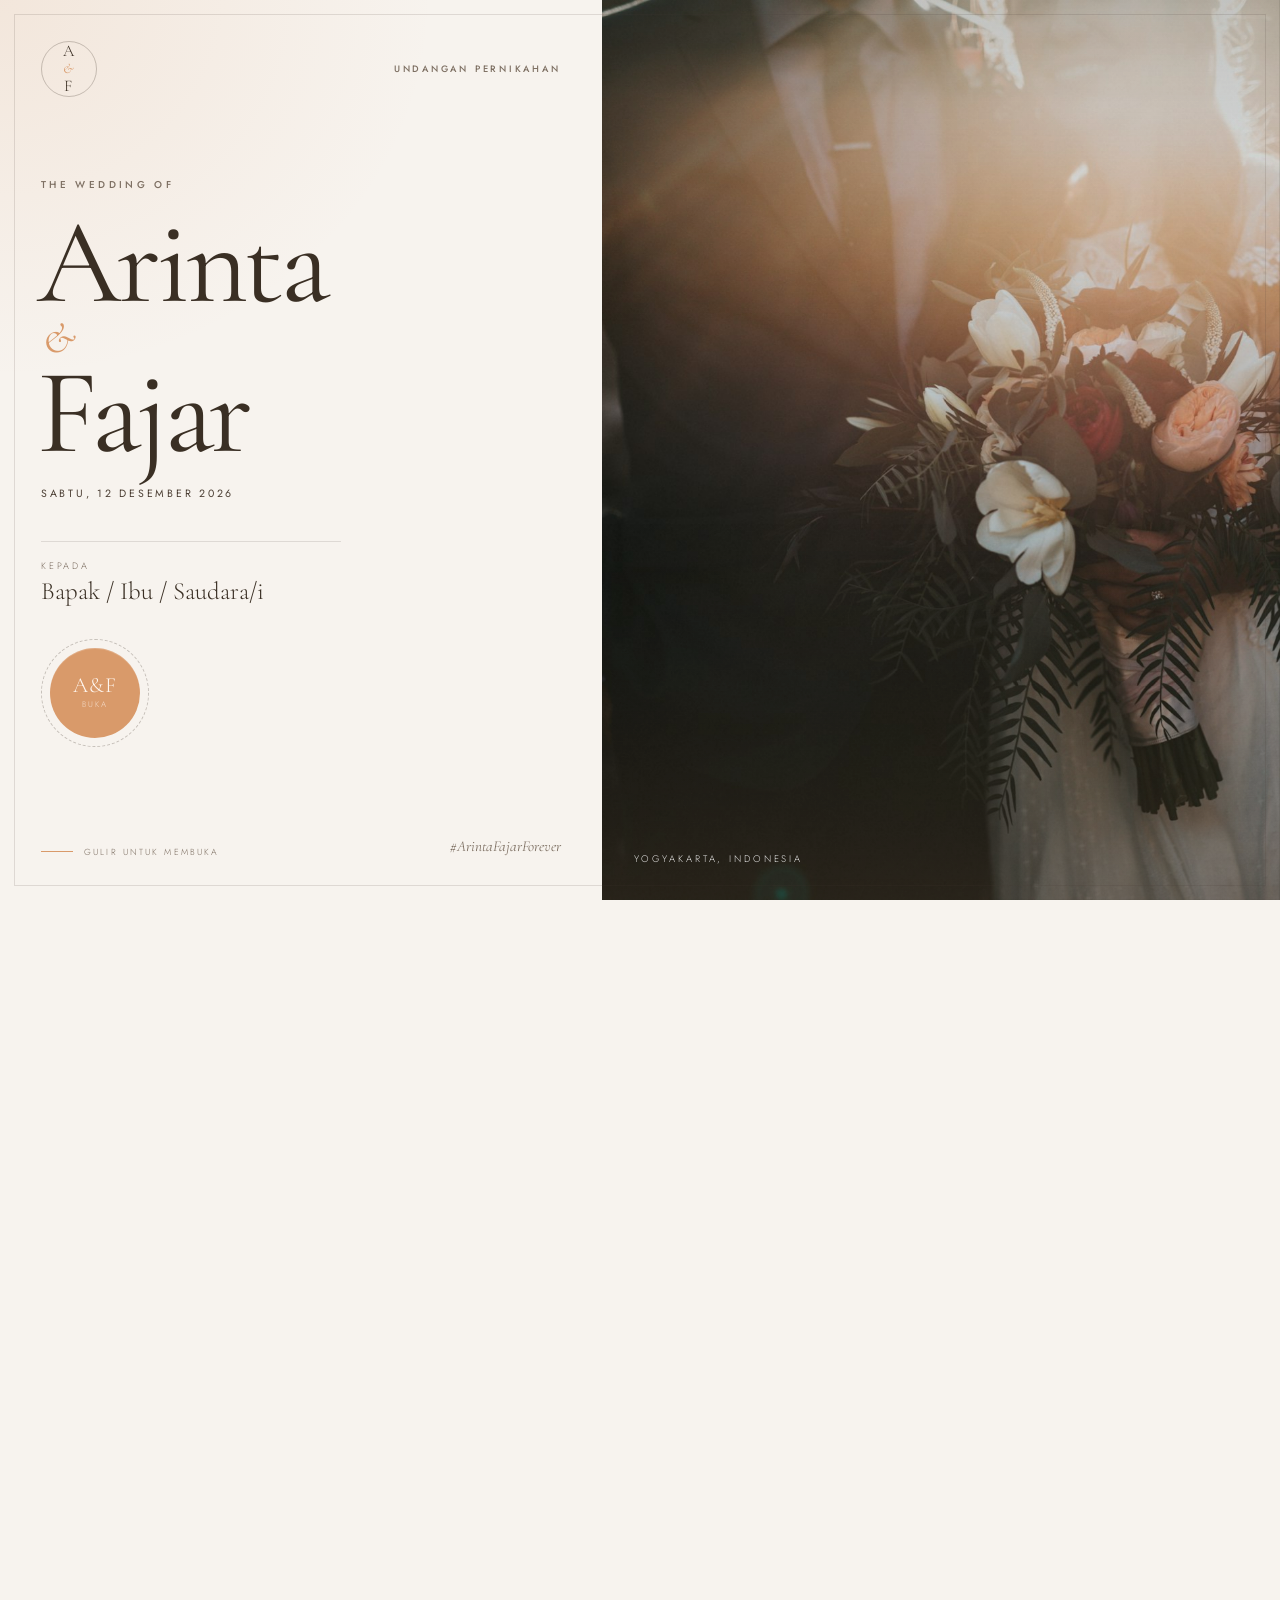
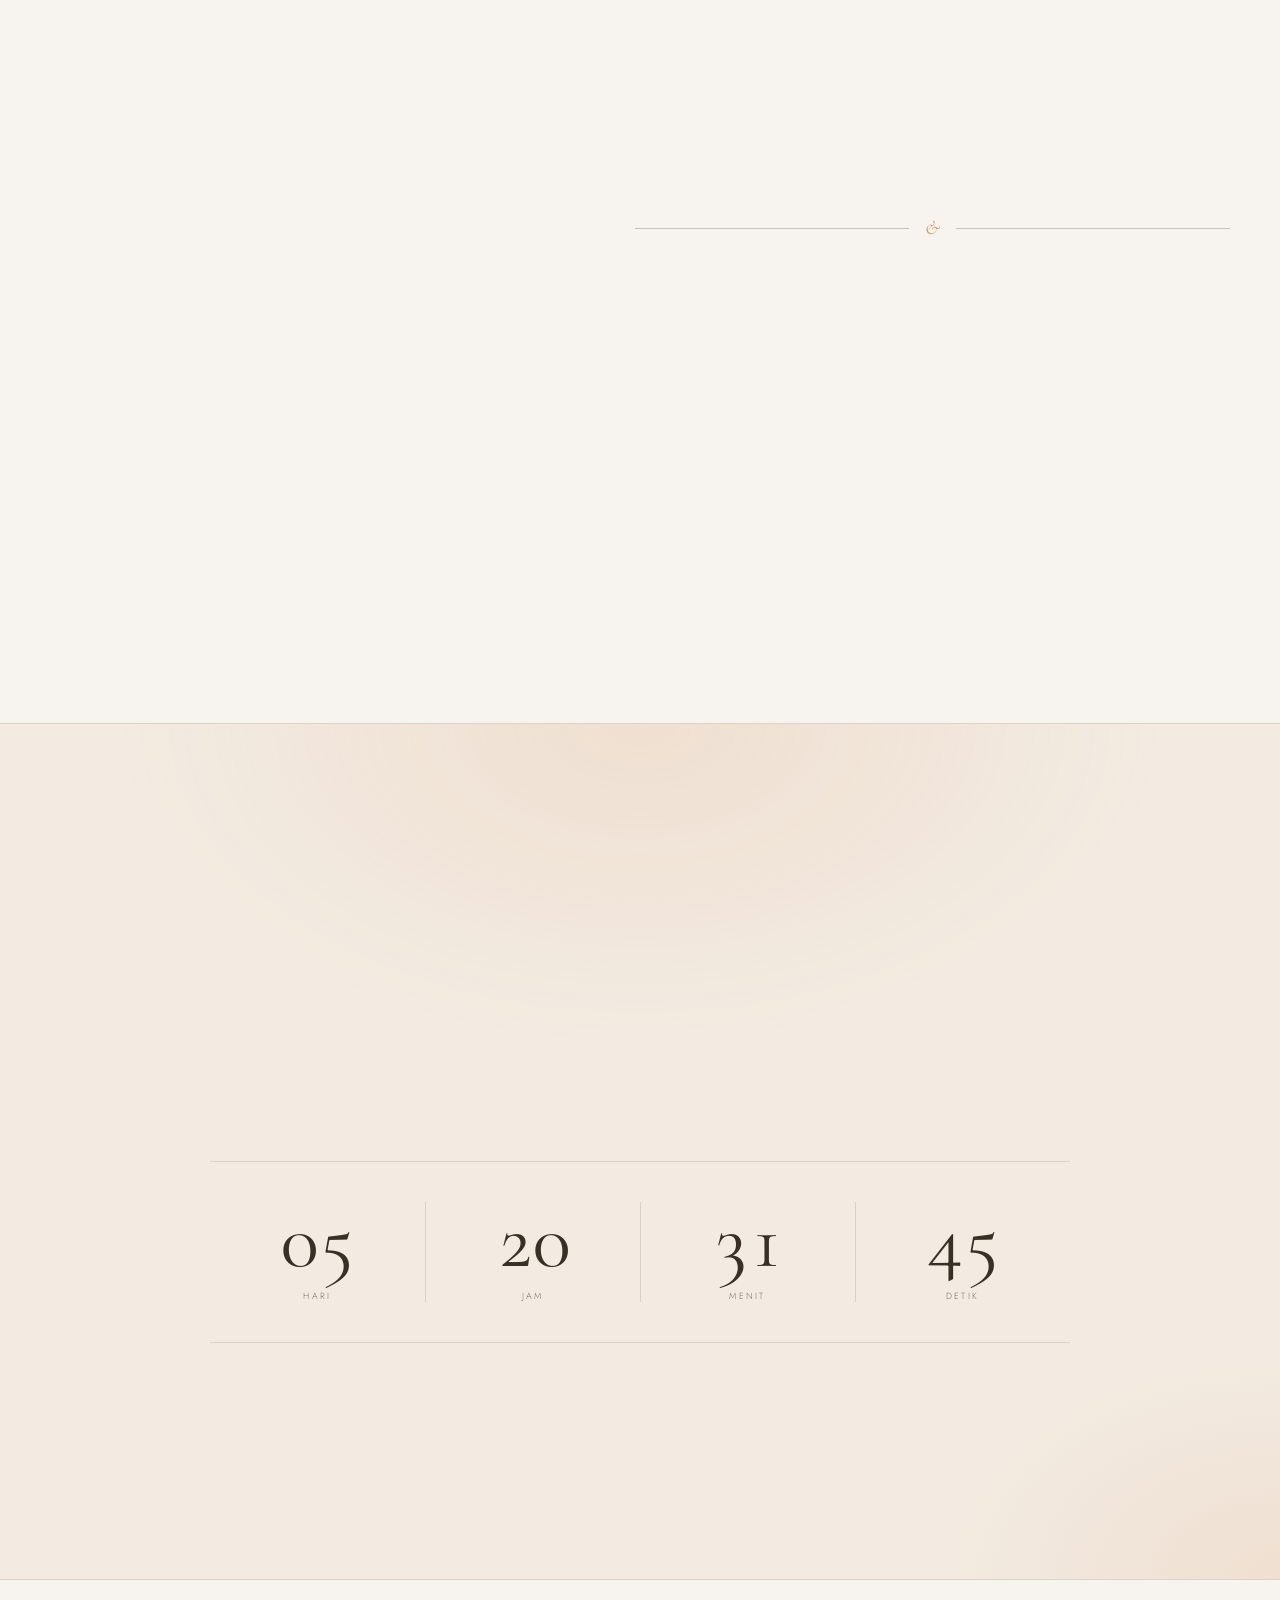
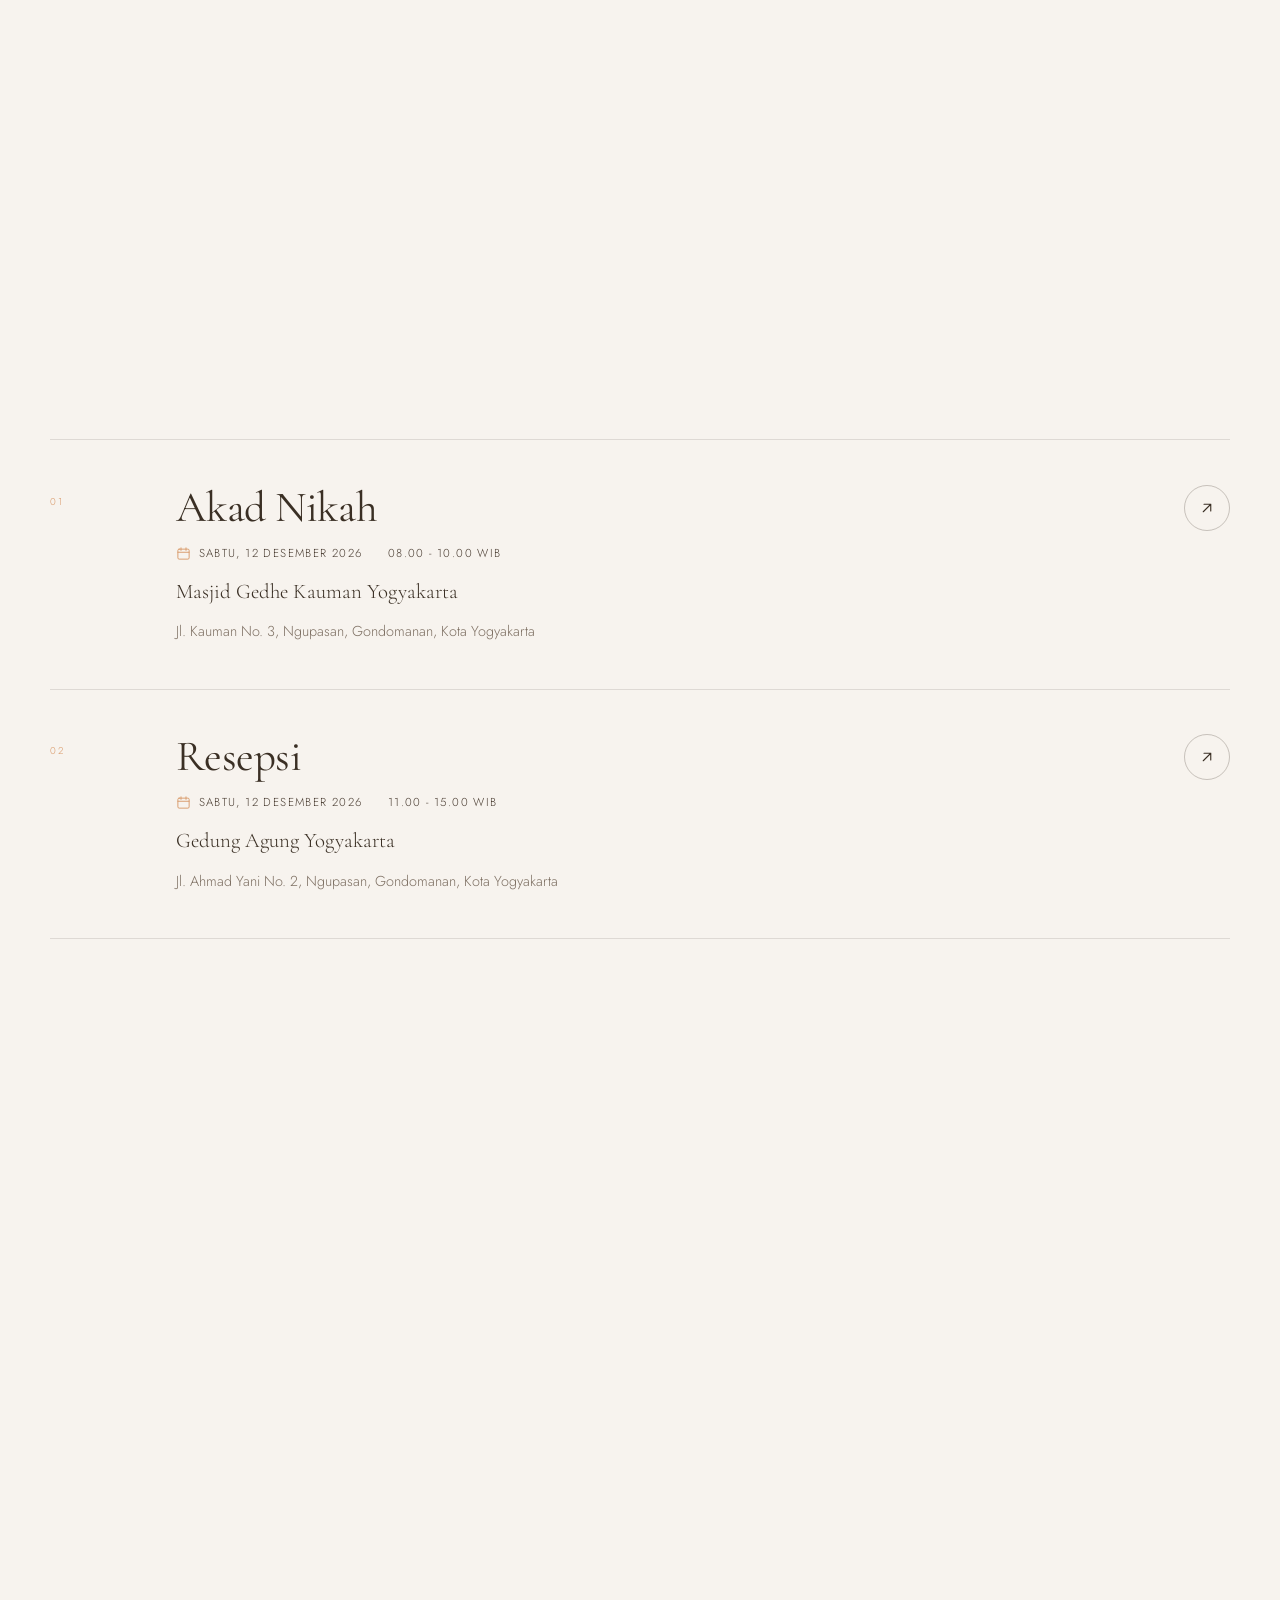
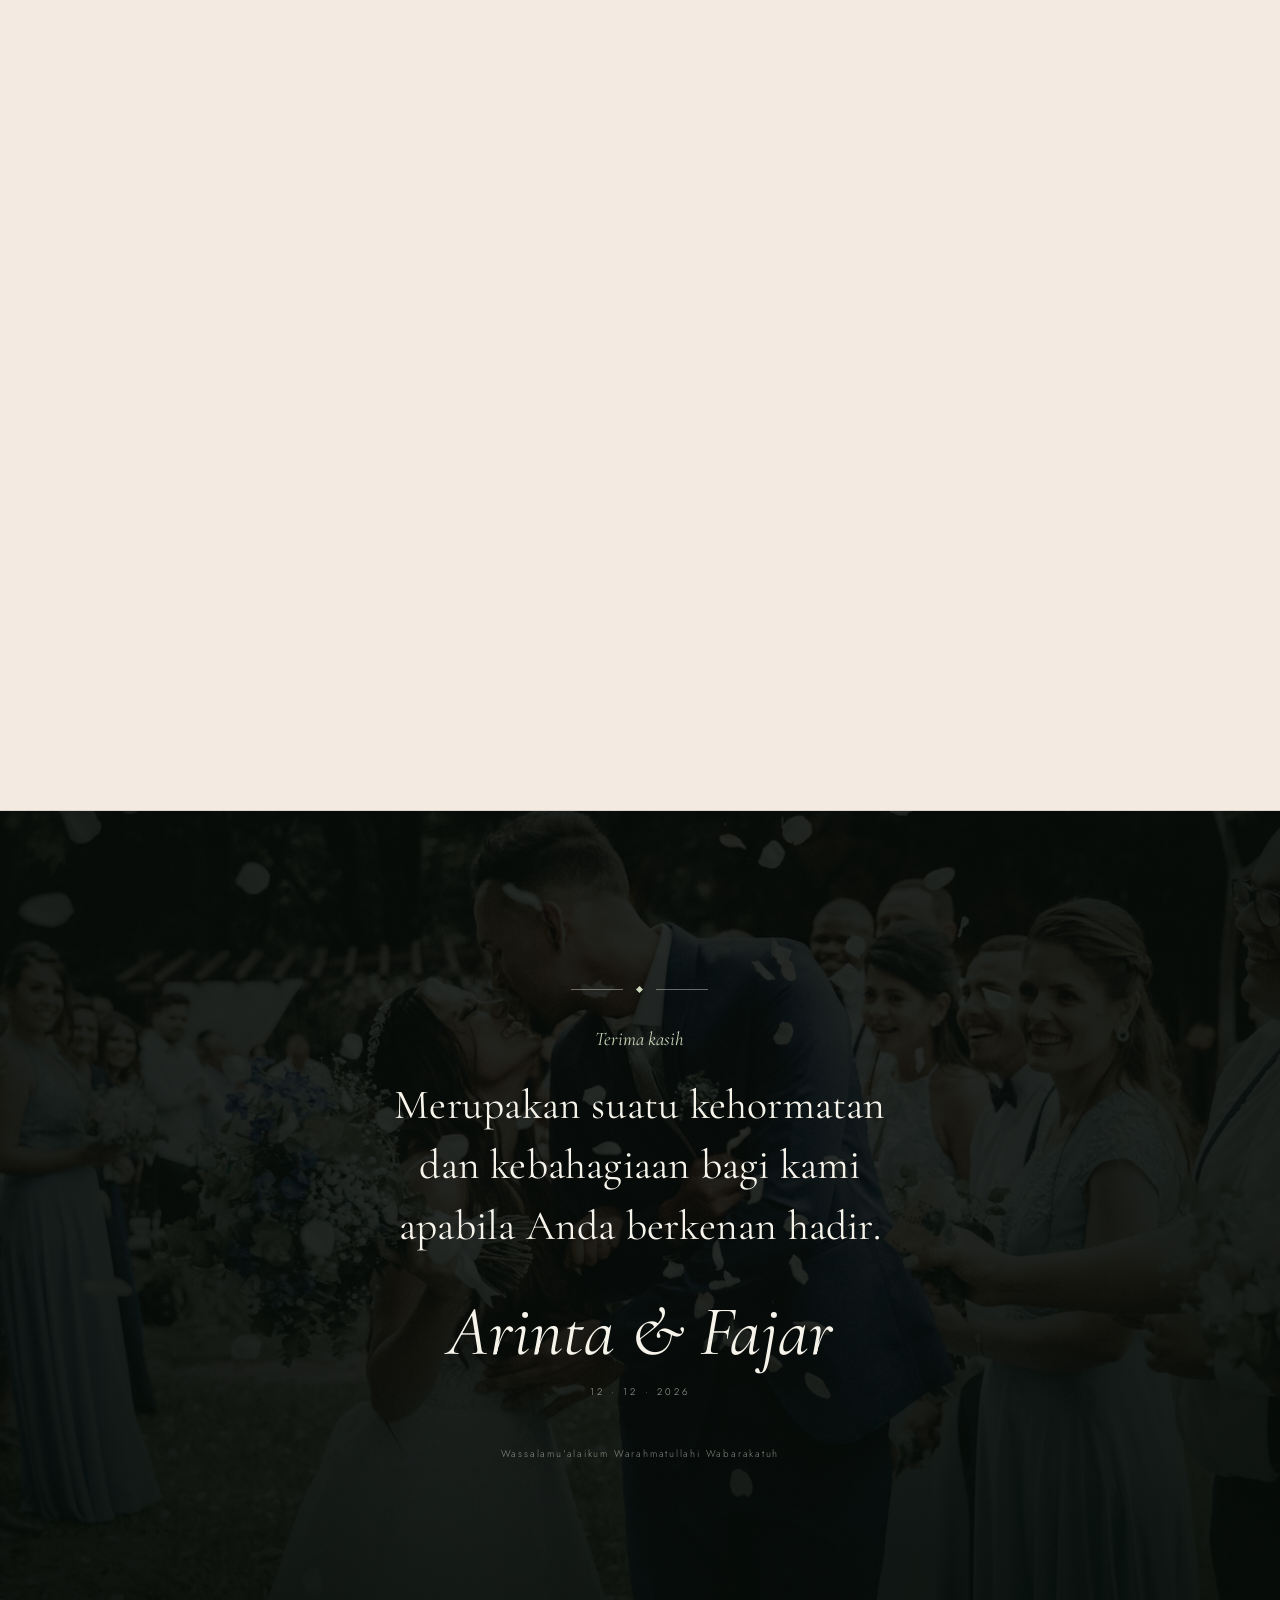
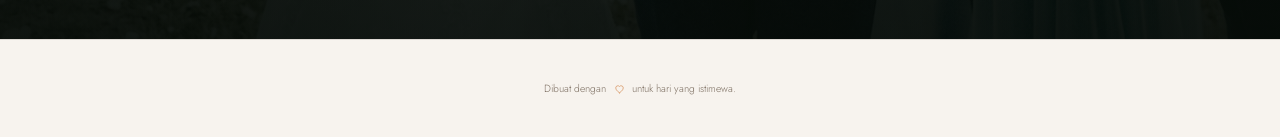
==== commit d769b711: "Refactor wedding invitation layout and enhance real-time features" ====
--- a/index.html
+++ b/index.html
@@ -288,8 +288,11 @@
 
             <div class="wishes reveal" data-delay="1">
               <div class="wishes__head">
-                <h3>Ucapan terbaru</h3>
-                <span id="wishesCount">0 pesan</span>
+                <div class="wishes__title-wrap">
+                  <h3>Ucapan terbaru</h3>
+                  <span class="live-badge" title="Pembaruan otomatis realtime"><span class="live-dot"></span>Realtime</span>
+                </div>
+                <span id="wishesCount">0 ucapan</span>
               </div>
               <ul class="wishes__list" id="wishesList"></ul>
               <p class="wishes__empty" id="wishesEmpty" hidden>Belum ada ucapan. Jadilah yang pertama menuliskan doa.</p>
@@ -329,14 +332,6 @@
 
       <footer class="footer">
         <div class="container footer__inner">
-          <div class="footer__brand">
-            <span class="monogram monogram--sm" aria-hidden="true"></span>
-            <p id="footerBrandText"></p>
-          </div>
-          <div class="footer__links">
-            <a href="#opening">Kembali ke atas</a>
-            <button type="button" id="footerShare">Bagikan</button>
-          </div>
           <p class="footer__credit">Dibuat dengan <svg class="icon icon--heart" aria-hidden="true"><use href="#i-heart"/></svg> untuk hari yang istimewa.</p>
         </div>
       </footer>
--- a/assets/css/style.css
+++ b/assets/css/style.css
@@ -1231,6 +1231,40 @@
   padding-bottom: 1rem;
   border-bottom: 1px solid var(--line);
 }
+.wishes__title-wrap {
+  display: flex;
+  align-items: center;
+  gap: 0.6rem;
+  flex-wrap: wrap;
+}
+.live-badge {
+  display: inline-flex;
+  align-items: center;
+  gap: 6px;
+  font-size: 0.58rem;
+  font-family: 'Jost', sans-serif;
+  letter-spacing: 0.14em;
+  text-transform: uppercase;
+  color: var(--accent);
+  background: color-mix(in srgb, var(--accent) 12%, transparent);
+  border: 1px solid color-mix(in srgb, var(--accent) 25%, transparent);
+  padding: 0.15rem 0.55rem;
+  border-radius: 999px;
+  font-weight: 500;
+}
+.live-dot {
+  width: 6px;
+  height: 6px;
+  border-radius: 50%;
+  background: var(--accent);
+  box-shadow: 0 0 0 0 color-mix(in srgb, var(--accent) 70%, transparent);
+  animation: livePulse 2s cubic-bezier(0.4, 0, 0.6, 1) infinite;
+}
+@keyframes livePulse {
+  0% { transform: scale(0.95); box-shadow: 0 0 0 0 color-mix(in srgb, var(--accent) 70%, transparent); }
+  70% { transform: scale(1.1); box-shadow: 0 0 0 6px color-mix(in srgb, var(--accent) 0%, transparent); }
+  100% { transform: scale(0.95); box-shadow: 0 0 0 0 color-mix(in srgb, var(--accent) 0%, transparent); }
+}
 .wishes__head h3 {
   font-family: 'Cormorant Garamond', Georgia, serif;
   font-weight: 400;
@@ -1511,45 +1545,21 @@
   padding-block: 2.5rem;
 }
 .footer__inner {
-  display: grid;
-  grid-template-columns: 1.2fr 1fr auto;
-  align-items: center;
-  gap: 1.5rem;
-}
-.footer__brand {
-  display: flex;
-  align-items: center;
-  gap: 1rem;
-}
-.footer__brand p {
-  font-size: 0.68rem;
-  line-height: 1.5;
-  letter-spacing: 0.06em;
-  color: var(--ink-2);
-}
-.footer__brand p span { color: var(--muted); }
-.footer__links {
-  display: flex;
-  gap: 1.5rem;
+  display: flex;
+  align-items: center;
   justify-content: center;
-  font-size: 0.58rem;
-  letter-spacing: 0.18em;
-  text-transform: uppercase;
-  color: var(--muted);
-}
-.footer__links a,
-.footer__links button {
-  transition: color 0.3s ease;
-}
-.footer__links a:hover,
-.footer__links button:hover { color: var(--ink); }
+  text-align: center;
+  width: 100%;
+}
 .footer__credit {
-  display: flex;
-  align-items: center;
-  gap: 0.35rem;
-  font-size: 0.62rem;
-  color: var(--muted);
-  text-align: right;
+  display: inline-flex;
+  align-items: center;
+  justify-content: center;
+  gap: 0.4rem;
+  font-size: 0.65rem;
+  color: var(--muted);
+  text-align: center;
+  margin-inline: auto;
 }
 .footer__credit .icon--heart {
   width: 13px;
@@ -1785,9 +1795,6 @@
   .topbar__nav { display: none; }
   .couple__grid { grid-template-columns: minmax(0, 1fr) minmax(0, 1fr); gap: 3rem; }
   .rsvp__grid { grid-template-columns: minmax(0, 1fr) minmax(0, 1fr); gap: 3rem; }
-  .footer__inner { grid-template-columns: 1fr auto; }
-  .footer__links { grid-column: 1 / -1; justify-content: flex-start; order: 3; }
-  .footer__credit { text-align: right; }
 }
 
 @media (max-width: 860px) {
@@ -1875,10 +1882,6 @@
 
   .choice__item span { padding: 0.55rem 0.9rem; font-size: 0.68rem; }
 
-  .footer__inner { grid-template-columns: 1fr; gap: 1.2rem; }
-  .footer__links { justify-content: flex-start; }
-  .footer__credit { text-align: left; }
-
   .lightbox__nav { width: 40px; height: 40px; }
   .lightbox__nav--prev { left: 0.6rem; }
   .lightbox__nav--next { right: 0.6rem; }
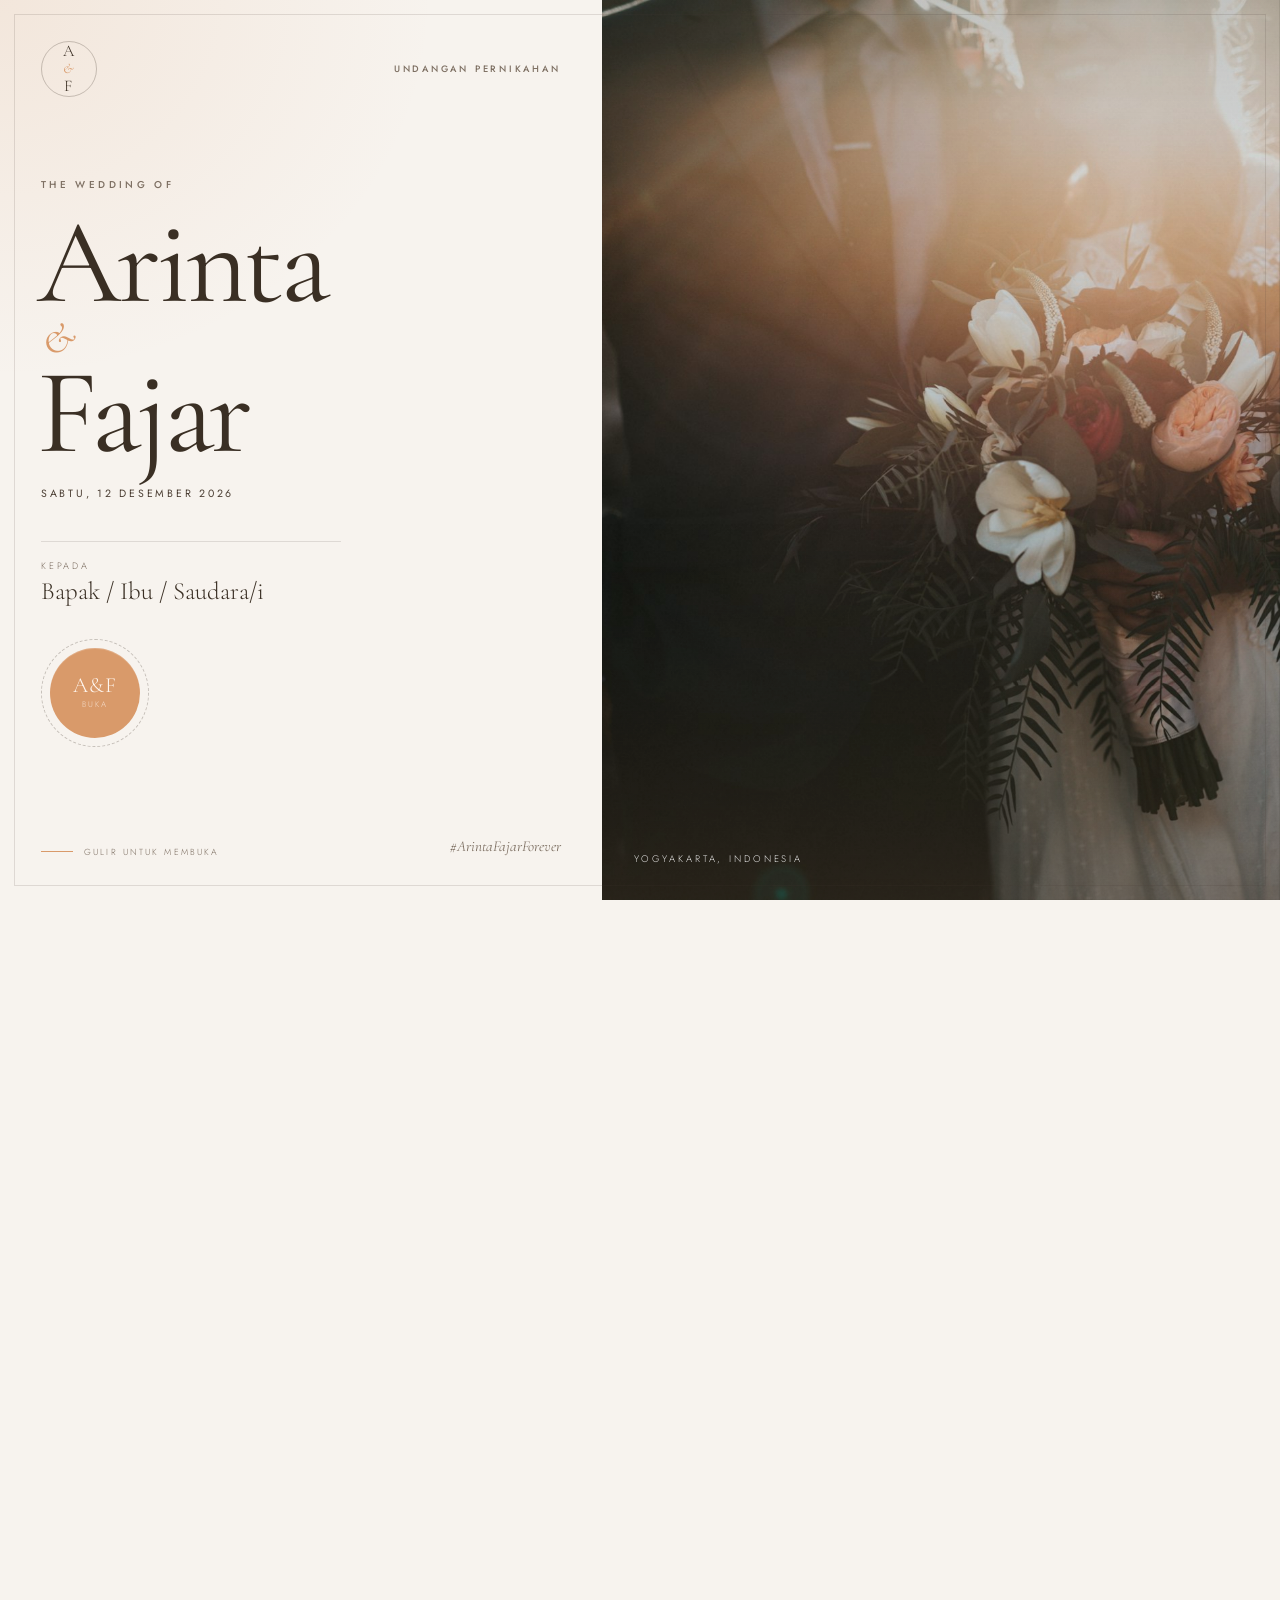
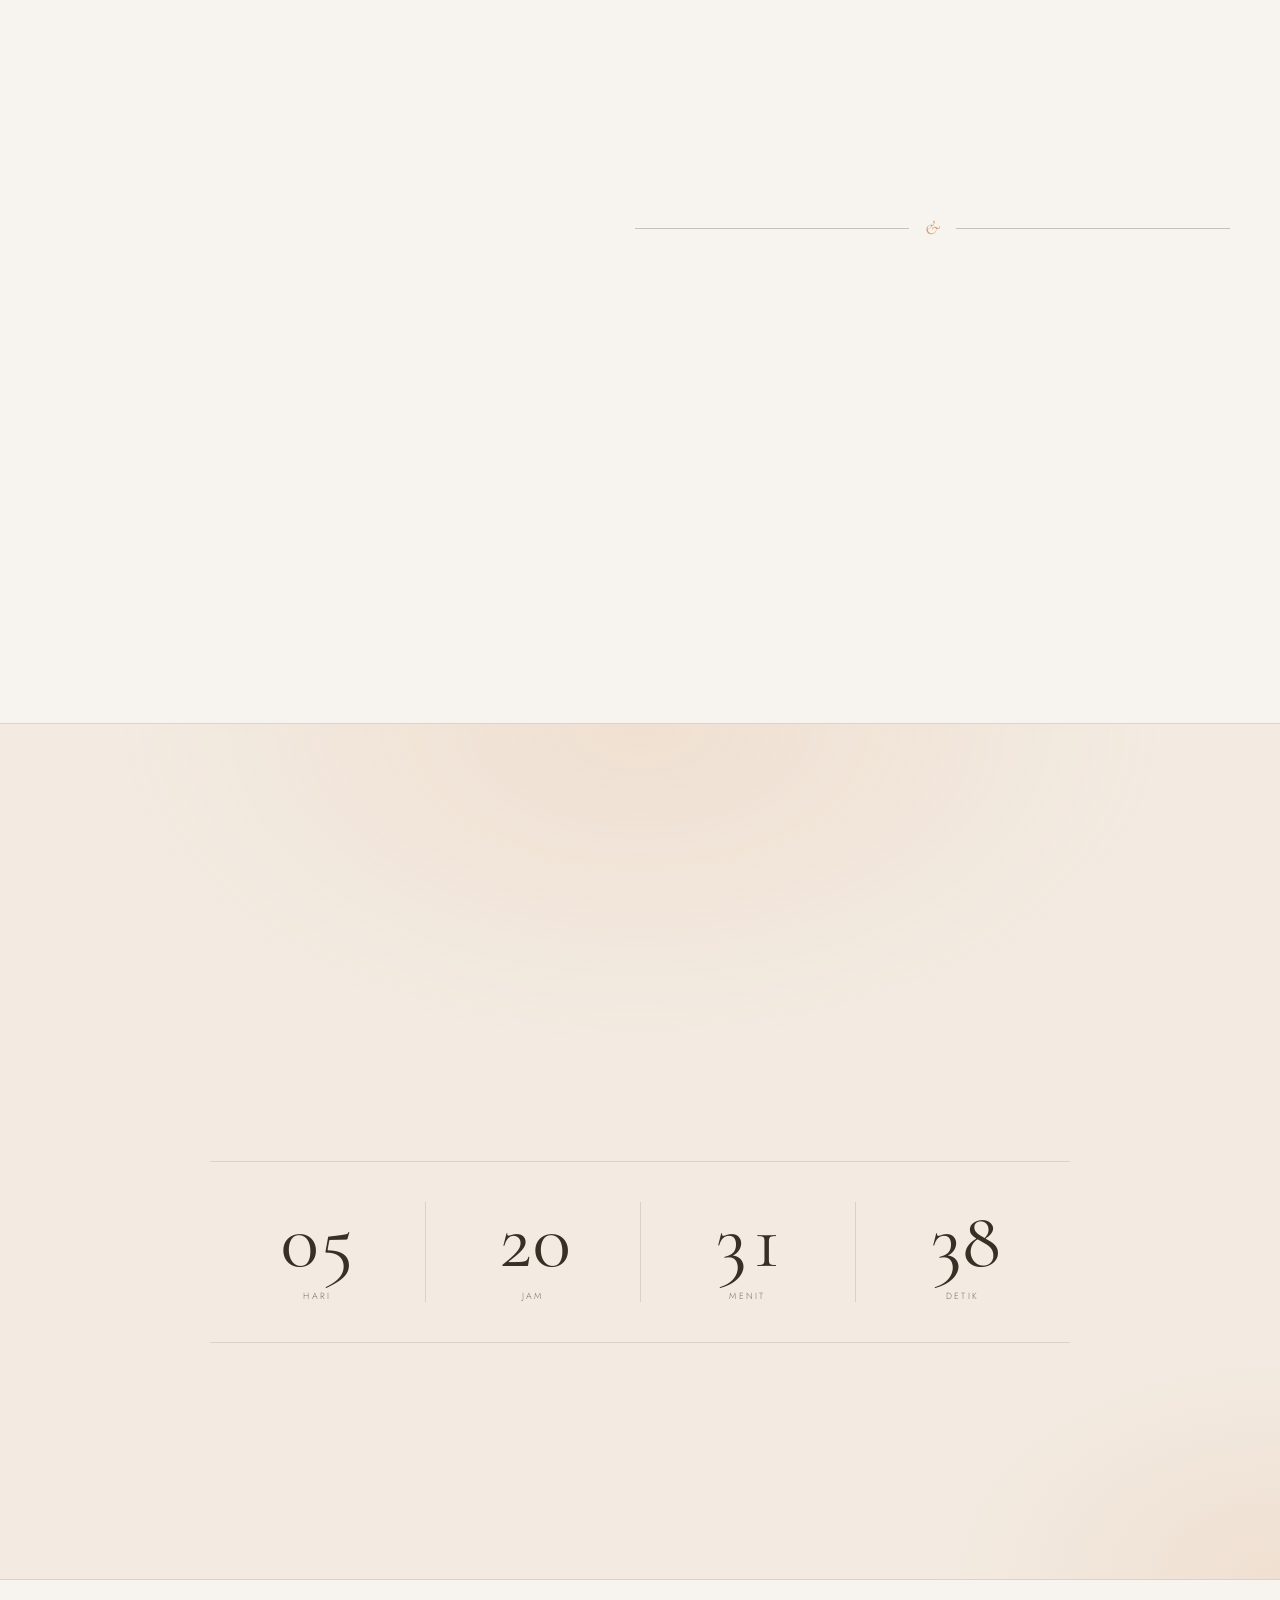
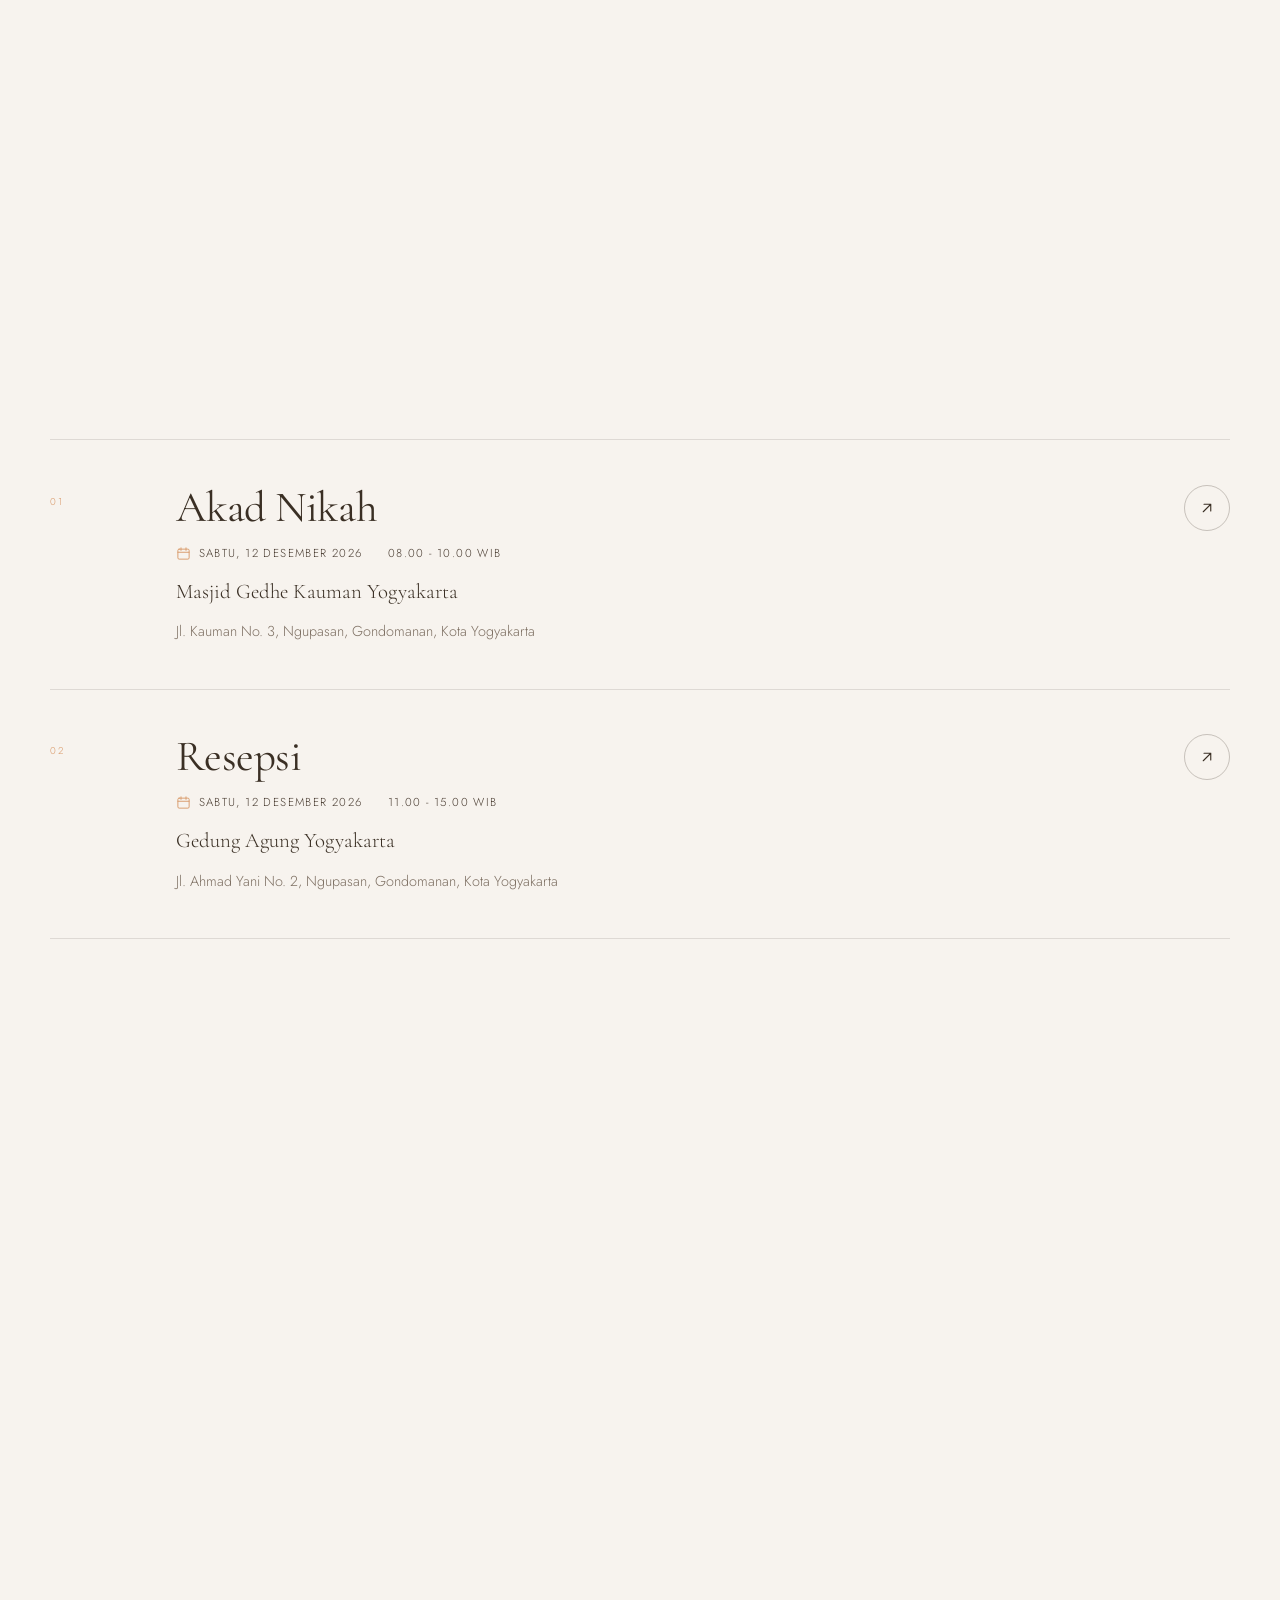
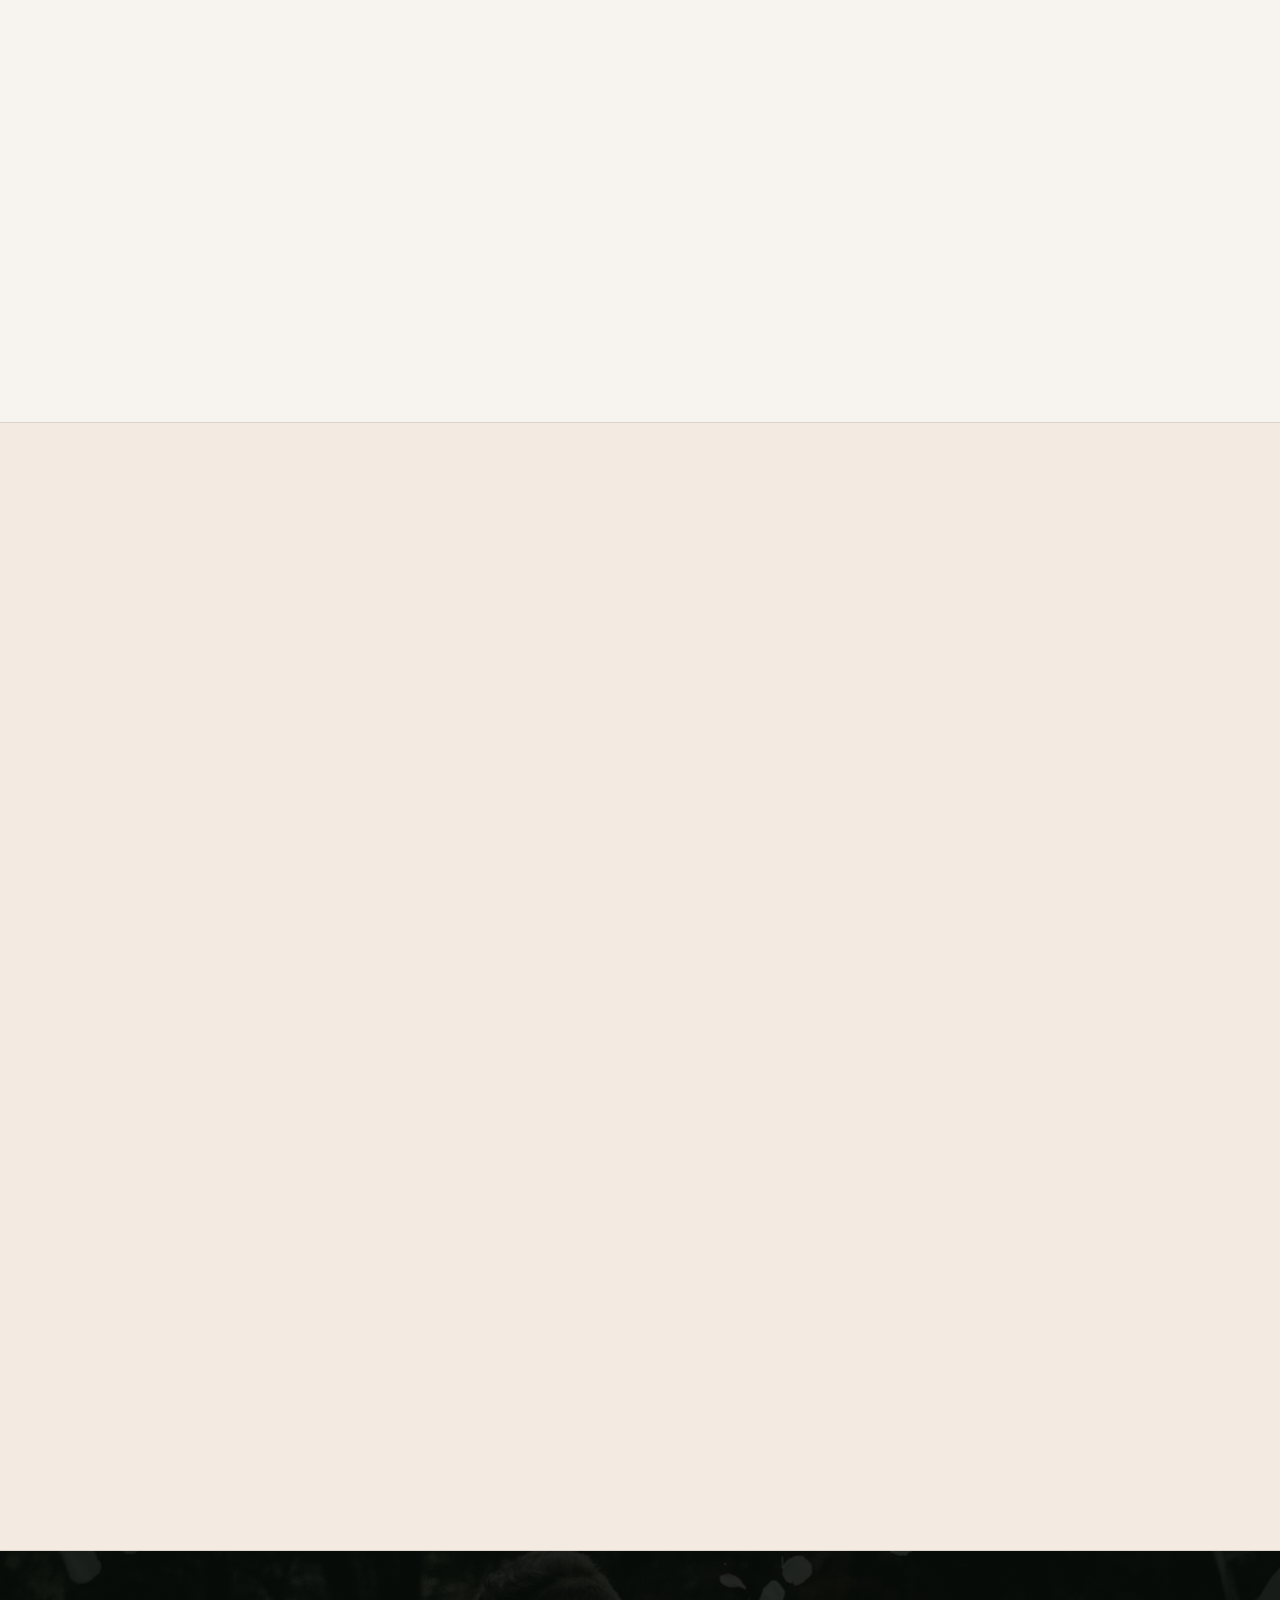
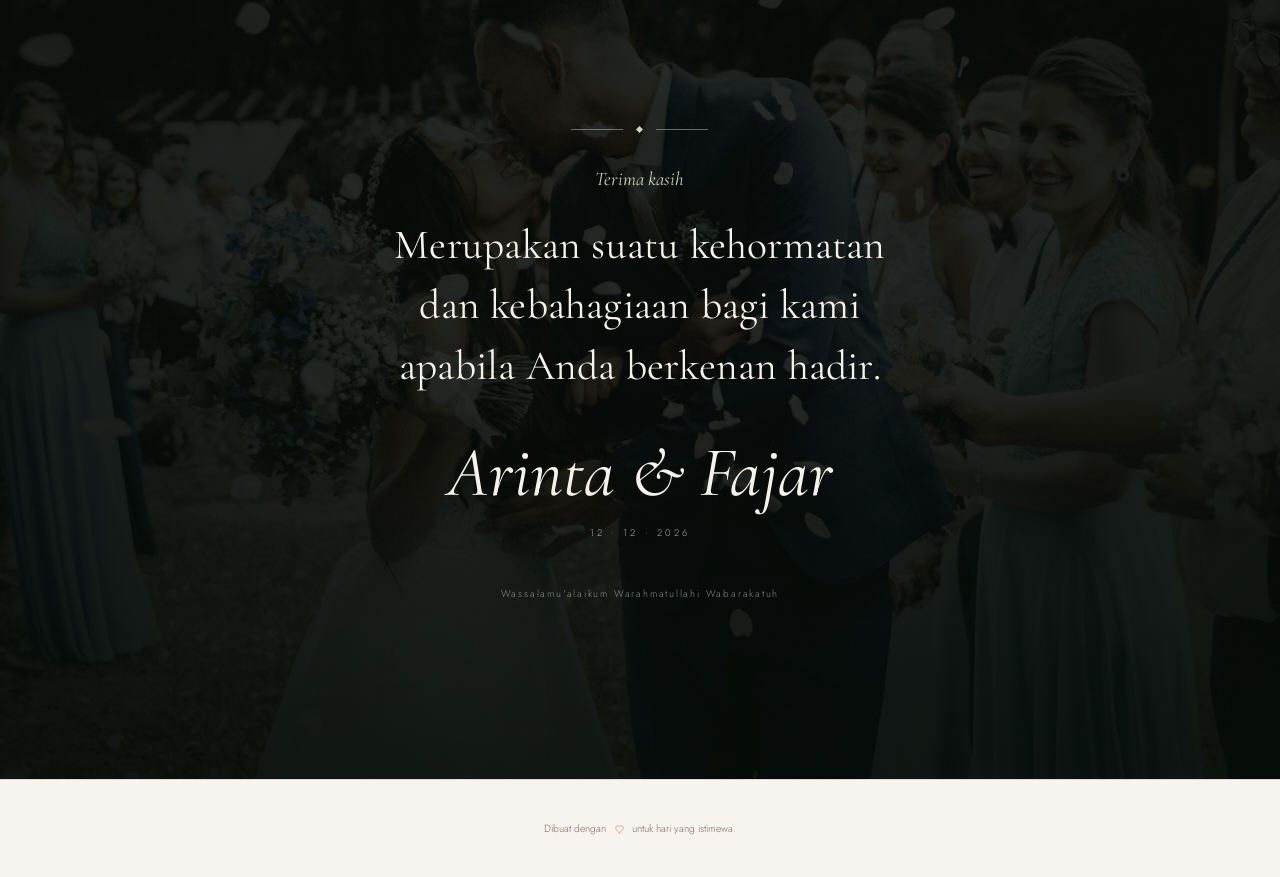
==== commit dfbcc1fd: "Enhance gallery functionality with carousel/slider layout and autoplay features" ====
--- a/index.html
+++ b/index.html
@@ -223,7 +223,22 @@
             <h2 class="display reveal">Sekeping<br /><em>kenangan.</em></h2>
             <p class="lede reveal" data-delay="1">Beberapa potret yang kami simpan rapat, sebagai pengingat bahwa cinta tumbuh dalam hal-hal kecil.</p>
           </div>
-          <div class="gallery" id="galleryGrid"></div>
+
+          <div class="gallery-carousel reveal" data-delay="2">
+            <div class="gallery-slider" id="gallerySlider" tabindex="0" role="region" aria-label="Galeri foto">
+              <div class="gallery-track gallery" id="galleryTrack"></div>
+            </div>
+
+            <div class="gallery-controls">
+              <button class="gallery-nav gallery-nav--prev" id="galleryPrev" type="button" aria-label="Foto sebelumnya">
+                <svg class="icon" aria-hidden="true"><use href="#i-chevron-left"/></svg>
+              </button>
+              <div class="gallery-dots" id="galleryDots" role="tablist" aria-label="Pilih foto galeri"></div>
+              <button class="gallery-nav gallery-nav--next" id="galleryNext" type="button" aria-label="Foto berikutnya">
+                <svg class="icon" aria-hidden="true"><use href="#i-chevron-right"/></svg>
+              </button>
+            </div>
+          </div>
         </div>
       </section>
 
--- a/assets/css/style.css
+++ b/assets/css/style.css
@@ -1030,76 +1030,209 @@
 }
 
 /* =========================================================
-   GALLERY
+   GALLERY (CAROUSEL / SLIDER)
    ========================================================= */
 .section--gallery {
   background: var(--bg-soft);
   border-block: 1px solid var(--line);
-}
-.gallery__head { max-width: 680px; }
-
-.gallery {
-  display: grid;
-  grid-template-columns: repeat(12, 1fr);
-  gap: 14px;
-  margin-top: clamp(3rem, 6vw, 4.5rem);
-}
+  position: relative;
+  overflow: hidden;
+}
+.gallery__head {
+  max-width: 680px;
+}
+
+.gallery-carousel {
+  position: relative;
+  margin-top: clamp(2.5rem, 5vw, 4rem);
+}
+
+.gallery-slider {
+  position: relative;
+  width: 100%;
+  overflow-x: auto;
+  overflow-y: hidden;
+  scroll-behavior: smooth;
+  scroll-snap-type: x mandatory;
+  -webkit-overflow-scrolling: touch;
+  scrollbar-width: none;
+  -ms-overflow-style: none;
+  cursor: grab;
+  user-select: none;
+  padding: 16px 4px 20px;
+}
+
+.gallery-slider::-webkit-scrollbar {
+  display: none;
+}
+
+.gallery-slider.is-dragging {
+  scroll-snap-type: none;
+  scroll-behavior: auto;
+  cursor: grabbing;
+}
+
+.gallery-track {
+  display: flex;
+  gap: clamp(14px, 2.5vw, 22px);
+  width: max-content;
+  align-items: center;
+  padding-inline: max(16px, calc((100% - clamp(260px, 32vw, 360px)) / 2));
+}
+
 .gallery__item {
   position: relative;
   overflow: hidden;
-  border: 0;
+  border: 1px solid var(--line);
   padding: 0;
   background: var(--bg-deep);
   cursor: zoom-in;
-  border-radius: 4px;
-  transition: border-radius 0.5s var(--ease);
-}
+  border-radius: 16px;
+  flex: 0 0 clamp(260px, 32vw, 360px);
+  aspect-ratio: 3 / 4;
+  scroll-snap-align: center;
+  transition: transform 0.6s var(--ease), box-shadow 0.6s var(--ease), opacity 0.6s ease, border-color 0.4s ease;
+  box-shadow: 0 10px 28px -12px rgba(0, 0, 0, 0.12);
+  transform: scale(0.94);
+  opacity: 0.76;
+}
+
+.gallery__item.is-active {
+  transform: scale(1);
+  opacity: 1;
+  border-color: var(--accent);
+  box-shadow: 0 20px 40px -12px rgba(0, 0, 0, 0.24);
+}
+
 .gallery__item img {
   width: 100%;
   height: 100%;
   object-fit: cover;
-  transition: transform 0.9s var(--ease), filter 0.6s ease;
-}
+  display: block;
+  pointer-events: none;
+  transition: transform 0.8s var(--ease);
+}
+
 .gallery__item::after {
   content: '';
   position: absolute;
   inset: 0;
-  background: linear-gradient(0deg, rgba(8, 14, 10, 0.5), transparent 45%);
-  opacity: 0;
-  transition: opacity 0.5s ease;
-}
-.gallery__item:hover img { transform: scale(1.04); }
-.gallery__item:hover::after { opacity: 1; }
-.gallery__item:focus-visible::after { opacity: 1; }
+  background: linear-gradient(0deg, rgba(12, 18, 14, 0.72) 0%, rgba(12, 18, 14, 0.25) 45%, transparent 70%);
+  opacity: 0.85;
+  transition: opacity 0.4s ease;
+  pointer-events: none;
+}
+
+.gallery__item:hover img {
+  transform: scale(1.05);
+}
+
+.gallery__item:hover::after,
+.gallery__item:focus-visible::after {
+  opacity: 1;
+}
 
 .gallery__cap {
   position: absolute;
-  left: 1.1rem;
-  bottom: 1rem;
+  left: 1.25rem;
+  right: 1.25rem;
+  bottom: 1.15rem;
   z-index: 2;
-  font-size: 0.58rem;
-  letter-spacing: 0.22em;
+  font-size: 0.64rem;
+  letter-spacing: 0.16em;
   text-transform: uppercase;
   color: #f4f2ea;
-  opacity: 0;
-  transform: translateY(8px);
-  transition: opacity 0.45s ease, transform 0.45s var(--ease);
-}
-.gallery__item:hover .gallery__cap,
-.gallery__item:focus-visible .gallery__cap {
+  pointer-events: none;
+  display: flex;
+  justify-content: space-between;
+  align-items: center;
+  font-weight: 500;
+  text-shadow: 0 2px 8px rgba(0, 0, 0, 0.4);
+  transition: transform 0.4s var(--ease);
+}
+
+.gallery__num {
+  font-family: var(--font-body);
+  font-size: 0.62rem;
+  opacity: 0.8;
+  letter-spacing: 0.1em;
+}
+
+.gallery__item:hover .gallery__cap {
+  transform: translateY(-2px);
+}
+
+/* Controls */
+.gallery-controls {
+  display: flex;
+  align-items: center;
+  justify-content: center;
+  gap: 1.5rem;
+  margin-top: 1.8rem;
+}
+
+.gallery-nav {
+  display: inline-flex;
+  align-items: center;
+  justify-content: center;
+  width: 44px;
+  height: 44px;
+  border-radius: 50%;
+  border: 1px solid var(--line);
+  background: var(--bg);
+  color: var(--fg);
+  cursor: pointer;
+  transition: all 0.3s var(--ease);
+  box-shadow: 0 4px 14px rgba(0, 0, 0, 0.06);
+}
+
+.gallery-nav:hover {
+  background: var(--accent);
+  color: #ffffff;
+  border-color: var(--accent);
+  transform: scale(1.08);
+  box-shadow: 0 8px 22px rgba(0, 0, 0, 0.16);
+}
+
+.gallery-nav:active {
+  transform: scale(0.95);
+}
+
+.gallery-nav .icon {
+  width: 18px;
+  height: 18px;
+  stroke-width: 2.2;
+}
+
+.gallery-dots {
+  display: flex;
+  align-items: center;
+  gap: 8px;
+}
+
+.gallery-dot {
+  width: 9px;
+  height: 9px;
+  border-radius: 999px;
+  border: 0;
+  padding: 0;
+  background: var(--line);
+  cursor: pointer;
+  transition: all 0.4s var(--ease);
+  opacity: 0.65;
+}
+
+.gallery-dot:hover {
   opacity: 1;
-  transform: none;
-}
-
-.gallery__item:nth-child(1) { grid-column: span 5; aspect-ratio: 3 / 4; }
-.gallery__item:nth-child(2) { grid-column: span 7; aspect-ratio: 4 / 3; border-radius: 4px; }
-.gallery__item:nth-child(3) { grid-column: span 4; aspect-ratio: 1 / 1; }
-.gallery__item:nth-child(4) { grid-column: span 3; aspect-ratio: 4 / 5; }
-.gallery__item:nth-child(5) { grid-column: span 5; aspect-ratio: 4 / 3; }
-.gallery__item:nth-child(6) { grid-column: span 7; aspect-ratio: 16 / 9; }
-.gallery__item:nth-child(7) { grid-column: span 5; aspect-ratio: 4 / 3; }
-.gallery__item:nth-child(1),
-.gallery__item:nth-child(5) { border-radius: var(--arch); background: var(--bg-soft); }
+  background: var(--accent);
+}
+
+.gallery-dot.is-active {
+  width: 28px;
+  background: var(--accent);
+  opacity: 1;
+  border-radius: 999px;
+}
 
 /* =========================================================
    RSVP
@@ -1869,16 +2002,23 @@
   .events__meta { font-size: 0.64rem; gap: 0.4rem 1rem; }
   .events__map-link { left: 0.7rem; bottom: 0.7rem; font-size: 0.55rem; }
 
-  .gallery { grid-template-columns: repeat(2, 1fr); gap: 8px; }
-  .gallery__item:nth-child(n) {
-    grid-column: span 1;
+  .gallery-track {
+    padding-inline: calc((100% - 76vw) / 2);
+    gap: 12px;
+  }
+  .gallery__item {
+    flex: 0 0 76vw;
     aspect-ratio: 4 / 5;
-    border-radius: 4px;
+    border-radius: 14px;
   }
-  .gallery__item:nth-child(2),
-  .gallery__item:nth-child(6) { grid-column: span 2; aspect-ratio: 16 / 10; }
-  .gallery__cap { opacity: 1; transform: none; }
-  .gallery__item::after { opacity: 1; }
+  .gallery-controls {
+    margin-top: 1.4rem;
+    gap: 1.2rem;
+  }
+  .gallery-nav {
+    width: 40px;
+    height: 40px;
+  }
 
   .choice__item span { padding: 0.55rem 0.9rem; font-size: 0.68rem; }
 
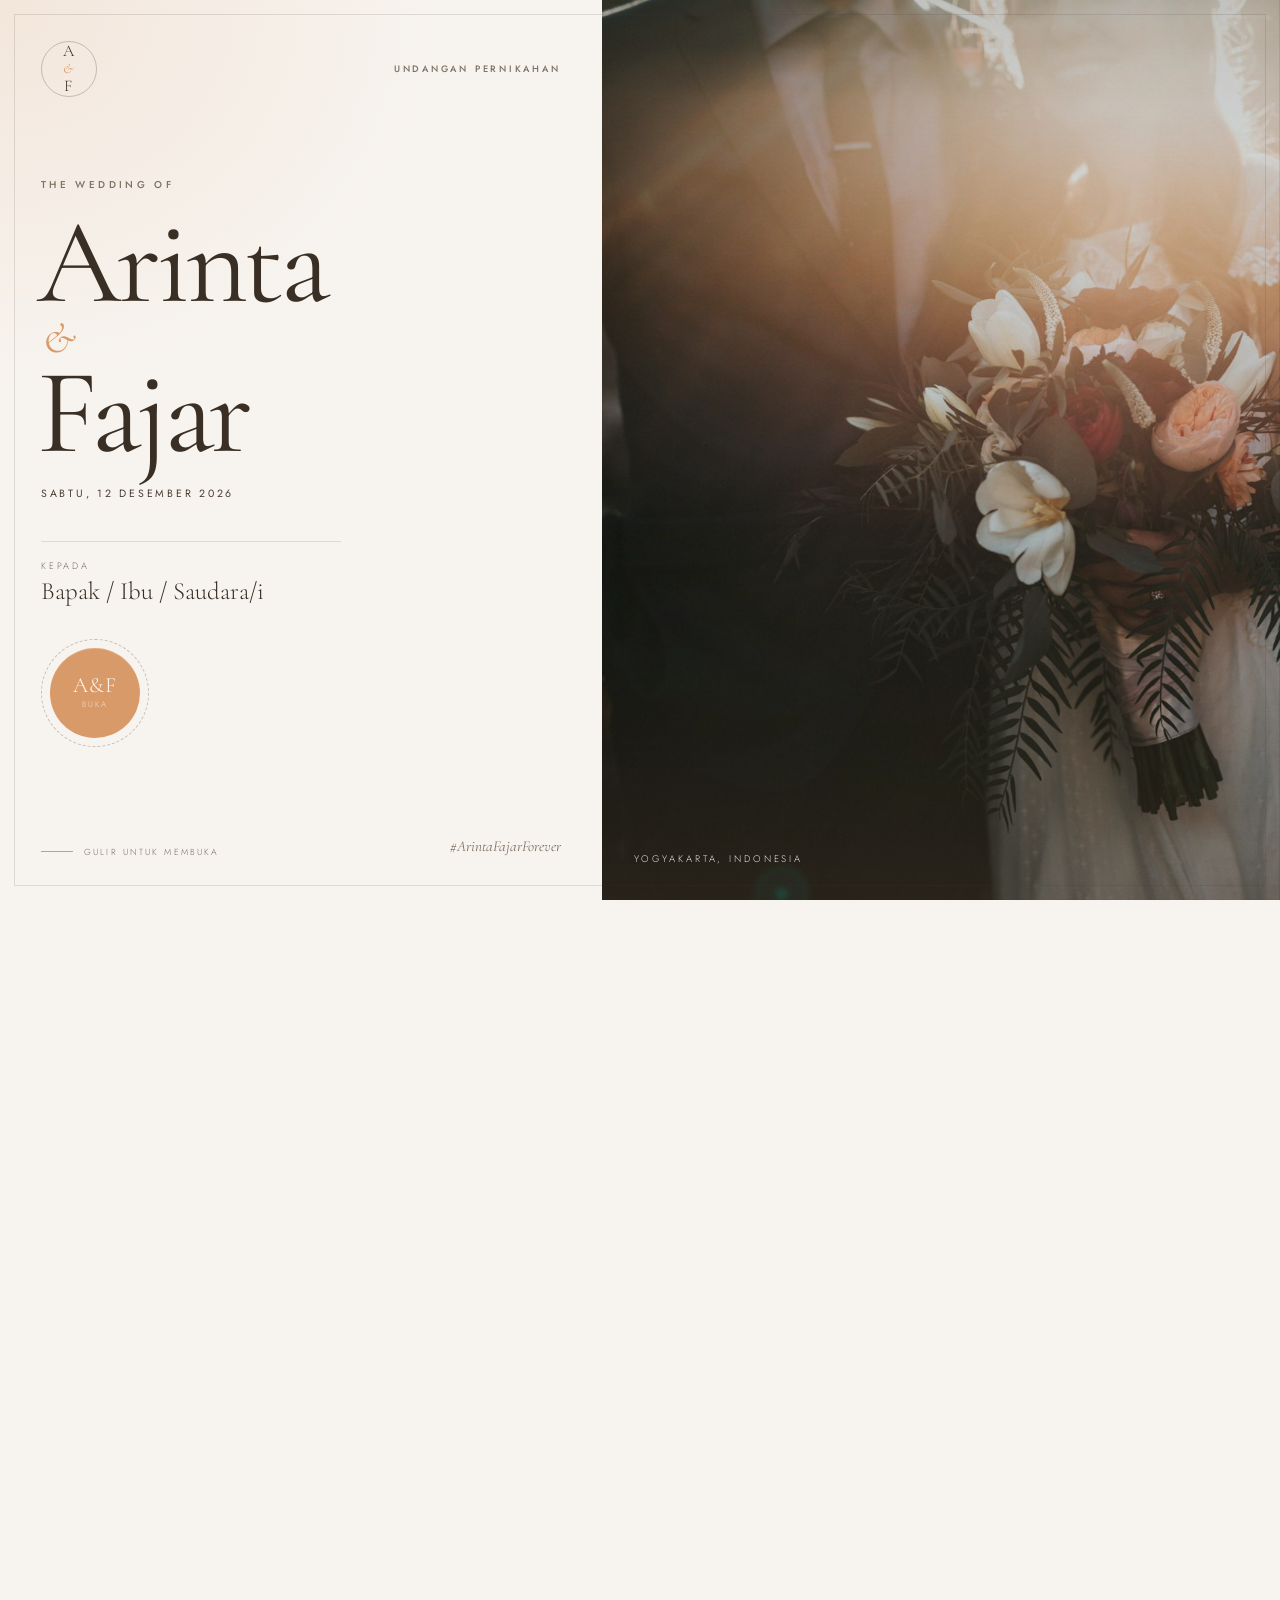
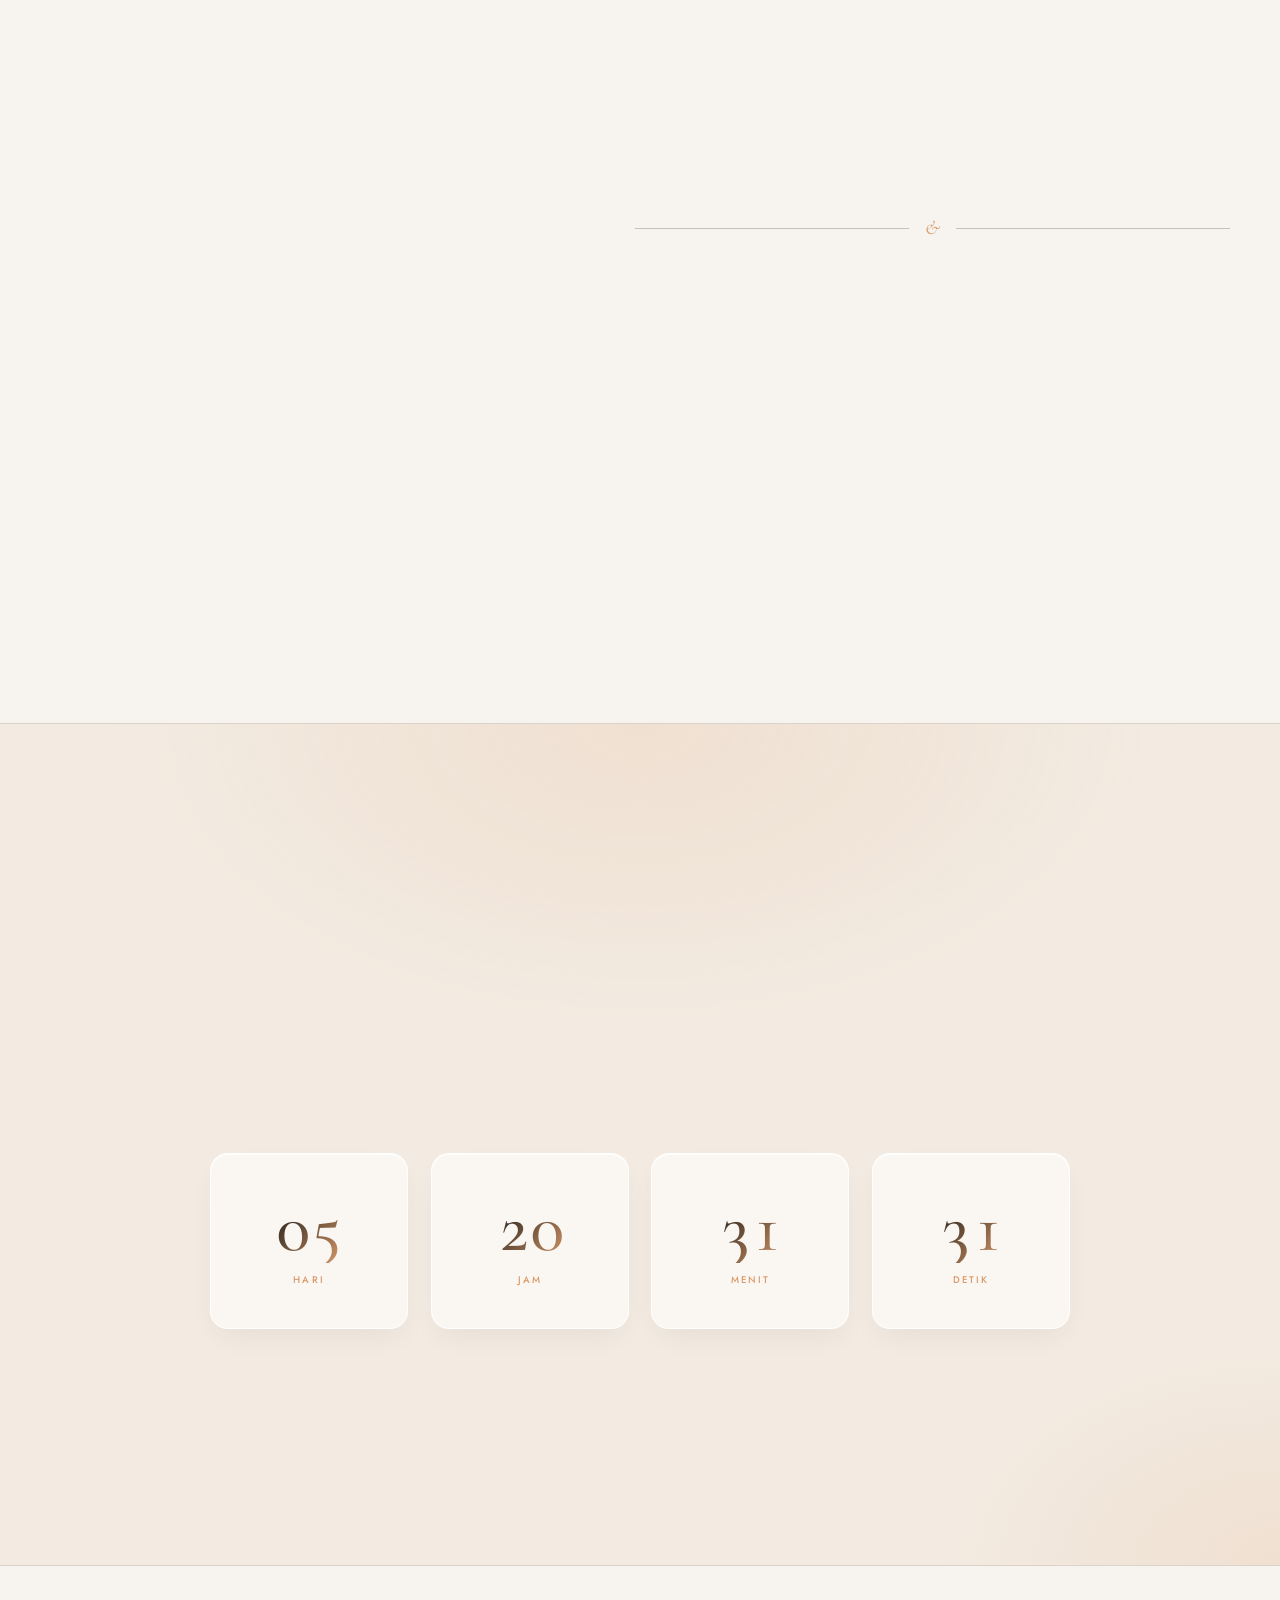
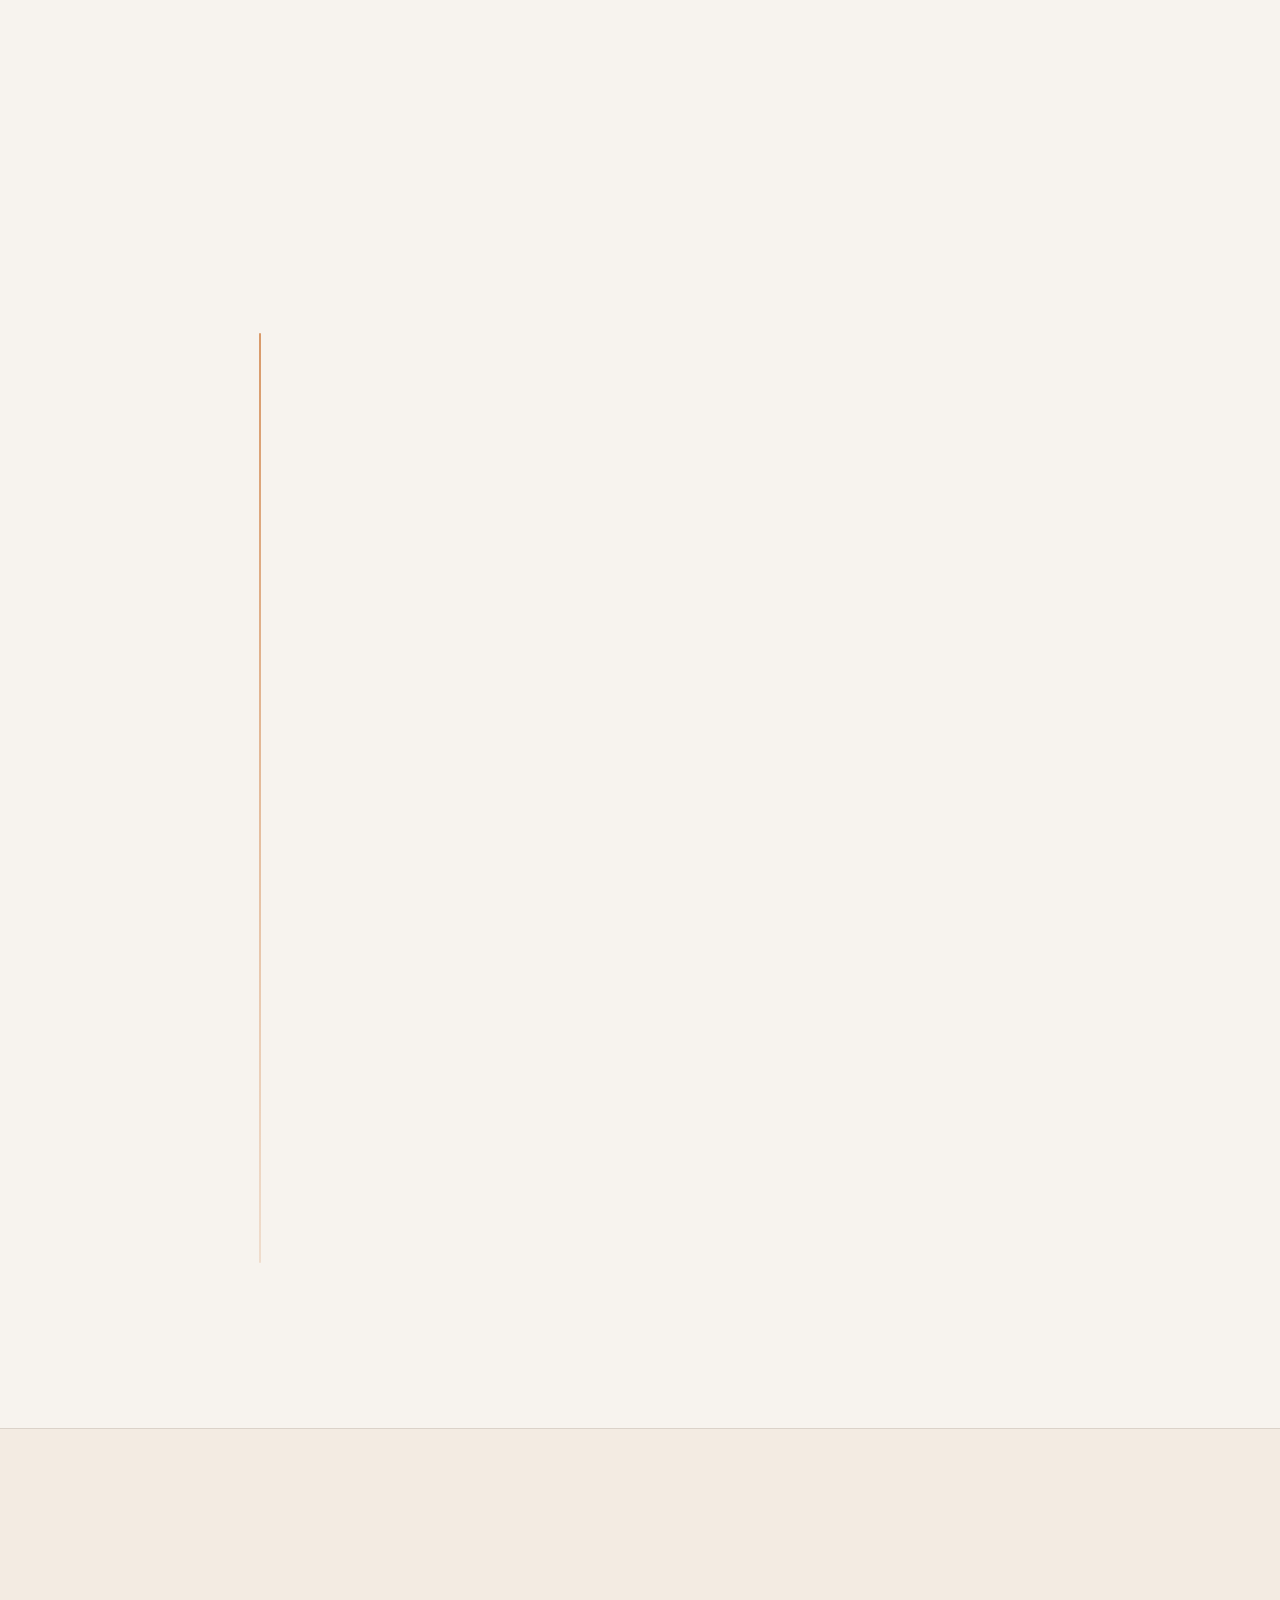
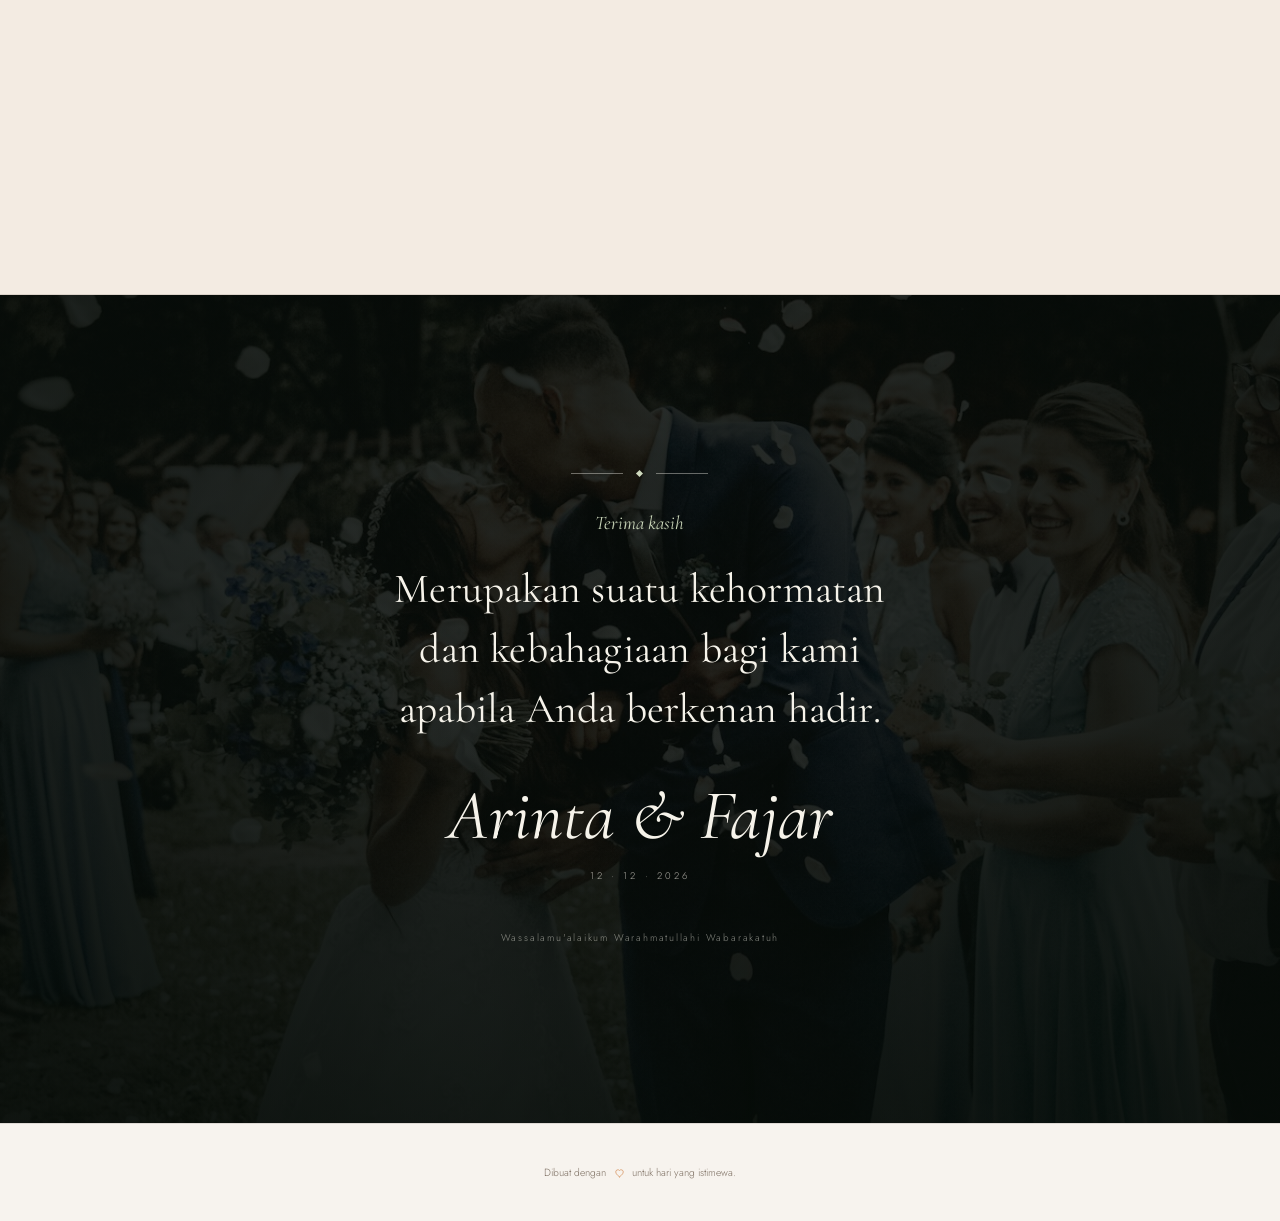
==== commit 937bb4d3: "Enhance UI with frosted glassmorphism effects, update event and story card layouts, and add ambient " ====
--- a/index.html
+++ b/index.html
@@ -42,6 +42,8 @@
       <symbol id="i-chevron-right" viewBox="0 0 24 24"><path d="M9 5l7 7-7 7"/></symbol>
       <symbol id="i-music" viewBox="0 0 24 24"><path d="M9 18V6l10-2v12"/><circle cx="6.5" cy="18" r="2.5"/><circle cx="16.5" cy="16" r="2.5"/></symbol>
       <symbol id="i-mail" viewBox="0 0 24 24"><rect x="3" y="5" width="18" height="14" rx="2"/><path d="M3 7l9 6 9-6"/></symbol>
+      <symbol id="i-clock" viewBox="0 0 24 24"><circle cx="12" cy="12" r="9"/><polyline points="12 7 12 12 15 15"/></symbol>
+      <symbol id="i-chip" viewBox="0 0 24 24"><rect x="3" y="5" width="18" height="14" rx="3"/><line x1="3" y1="12" x2="21" y2="12"/><line x1="9" y1="5" x2="9" y2="19"/><line x1="15" y1="5" x2="15" y2="19"/></symbol>
       <symbol id="i-whatsapp" viewBox="0 0 24 24"><path d="M20 11.5a8 8 0 0 1-11.9 7L4 20l1.6-4A8 8 0 1 1 20 11.5z"/><path d="M9 9.2c.3-.7.6-.7 1-.7h.4c.2 0 .4 0 .6.5l.7 1.5c.1.3 0 .5-.1.7l-.5.6c-.2.2-.2.4-.1.6a5 5 0 0 0 2.3 2c.3.1.5.1.7-.1l.7-.8c.2-.2.4-.2.6-.1l1.6.8c.3.1.4.3.4.5 0 .4-.2 1.3-.7 1.6-.5.4-1.3.6-2.1.3a9 9 0 0 1-4.3-3.2c-.9-1.1-1.4-2.3-1.4-3 0-.4.1-.8.2-1.1z" fill="currentColor" stroke="none"/></symbol>
     </defs>
   </svg>
@@ -89,6 +91,21 @@
 
   <!-- ================= PAGE ================= -->
   <div id="page">
+    <!-- =========================================================
+         POINT 5: AMBIENT FLOATING PETALS
+         (Jika tidak cocok, blok ini dapat dihapus atau dinonaktifkan dengan mudah)
+         ========================================================= -->
+    <div class="ambient-petals" id="ambientPetals" aria-hidden="true">
+      <span class="petal petal--1"></span>
+      <span class="petal petal--2"></span>
+      <span class="petal petal--3"></span>
+      <span class="petal petal--4"></span>
+      <span class="petal petal--5"></span>
+      <span class="petal petal--6"></span>
+      <span class="petal petal--7"></span>
+      <span class="petal petal--8"></span>
+    </div>
+
     <header class="topbar" id="topbar">
       <div class="topbar__inner">
         <a class="topbar__brand" href="#opening" aria-label="Kembali ke awal">
--- a/assets/css/style.css
+++ b/assets/css/style.css
@@ -830,45 +830,56 @@
   text-align: center;
 }
 
+/* =========================================================
+   POINT 3: COUNTDOWN TIMER (FROSTED GLASSMORPHISM)
+   ========================================================= */
 .countdown {
   position: relative;
   display: grid;
   grid-template-columns: repeat(4, 1fr);
+  gap: clamp(0.75rem, 2vw, 1.4rem);
   width: min(860px, 100%);
-  margin: clamp(3rem, 6vw, 4.5rem) auto 0;
-  border-block: 1px solid var(--line);
+  margin: clamp(2.8rem, 5vw, 4rem) auto 0;
 }
 .countdown li {
   position: relative;
   display: flex;
   flex-direction: column;
   align-items: center;
-  gap: 0.5rem;
-  padding: clamp(1.4rem, 3vw, 2.4rem) 0.5rem;
-}
-.countdown li + li::before {
-  content: '';
-  position: absolute;
-  left: 0;
-  top: 22%;
-  bottom: 22%;
-  width: 1px;
-  background: var(--line);
+  justify-content: center;
+  gap: 0.65rem;
+  padding: clamp(1.4rem, 3.2vw, 2.4rem) 0.6rem;
+  background: rgba(255, 255, 255, 0.58);
+  backdrop-filter: blur(14px);
+  -webkit-backdrop-filter: blur(14px);
+  border: 1px solid rgba(255, 255, 255, 0.85);
+  border-radius: 18px;
+  box-shadow: 0 12px 30px -10px rgba(58, 47, 36, 0.09), inset 0 1px 0 rgba(255, 255, 255, 0.9);
+  transition: transform 0.35s var(--ease), box-shadow 0.35s var(--ease), border-color 0.35s ease;
+}
+.countdown li:hover {
+  transform: translateY(-4px);
+  box-shadow: 0 20px 42px -12px rgba(217, 154, 106, 0.22);
+  border-color: rgba(217, 154, 106, 0.45);
 }
 .countdown strong {
   font-family: 'Cormorant Garamond', Georgia, serif;
-  font-weight: 400;
-  font-size: clamp(2.8rem, 6.4vw, 5rem);
+  font-weight: 500;
+  font-size: clamp(2.4rem, 5.5vw, 4.4rem);
   line-height: 1;
   letter-spacing: -0.02em;
   font-variant-numeric: tabular-nums;
   color: var(--ink);
+  background: linear-gradient(135deg, var(--ink) 25%, var(--accent) 100%);
+  -webkit-background-clip: text;
+  -webkit-text-fill-color: transparent;
 }
 .countdown span {
-  font-size: 0.56rem;
-  letter-spacing: 0.26em;
-  text-transform: uppercase;
-  color: var(--muted);
+  font-size: 0.6rem;
+  letter-spacing: 0.22em;
+  text-transform: uppercase;
+  color: var(--accent);
+  font-weight: 500;
 }
 
 .countdown__actions {
@@ -880,78 +891,133 @@
 }
 
 /* =========================================================
-   EVENTS
+   POINT 4: EVENTS CARDS (DIMENSIONAL LUXURY CARDS)
    ========================================================= */
 .events__head { max-width: 720px; }
 
 .events {
-  margin-top: clamp(3rem, 6vw, 4.5rem);
-  border-top: 1px solid var(--line);
-}
-.events__item {
   display: grid;
-  grid-template-columns: 88px minmax(0, 1fr) auto;
-  gap: clamp(1rem, 3vw, 2.5rem);
-  align-items: start;
-  padding-block: clamp(1.8rem, 4vw, 2.8rem);
-  border-bottom: 1px solid var(--line);
-  transition: background-color 0.4s ease;
-}
-.events__item:hover { background: var(--accent-soft); }
-.events__index {
-  font-size: 0.62rem;
-  letter-spacing: 0.2em;
+  grid-template-columns: repeat(auto-fit, minmax(310px, 1fr));
+  gap: clamp(1.4rem, 3vw, 2.2rem);
+  margin-top: clamp(2.5rem, 5vw, 4rem);
+}
+
+.events__card {
+  position: relative;
+  display: flex;
+  flex-direction: column;
+  padding: clamp(1.8rem, 3.5vw, 2.5rem);
+  background: rgba(255, 255, 255, 0.65);
+  backdrop-filter: blur(14px);
+  -webkit-backdrop-filter: blur(14px);
+  border: 1px solid rgba(255, 255, 255, 0.85);
+  border-radius: 22px;
+  box-shadow: 0 14px 34px -12px rgba(58, 47, 36, 0.08);
+  transition: transform 0.4s var(--ease), box-shadow 0.4s var(--ease), border-color 0.4s ease;
+}
+
+.events__card:hover {
+  transform: translateY(-5px);
+  box-shadow: 0 22px 46px -12px rgba(217, 154, 106, 0.22);
+  border-color: rgba(217, 154, 106, 0.45);
+}
+
+.events__card-top {
+  display: flex;
+  align-items: center;
+  justify-content: space-between;
+  margin-bottom: 1.2rem;
+}
+
+.events__badge {
+  display: inline-flex;
+  align-items: center;
+  gap: 0.45rem;
+  font-size: 0.66rem;
+  letter-spacing: 0.16em;
+  text-transform: uppercase;
+  font-weight: 500;
   color: var(--accent);
-  padding-top: 0.55rem;
-}
-.events__body { display: grid; gap: 0.85rem; }
-.events__title {
+  background: var(--accent-soft);
+  border: 1px solid rgba(217, 154, 106, 0.35);
+  padding: 0.4rem 0.95rem;
+  border-radius: 999px;
+}
+
+.events__badge .icon {
+  width: 13px;
+  height: 13px;
+}
+
+.events__step {
+  font-family: 'Cormorant Garamond', Georgia, serif;
+  font-size: 1.4rem;
+  color: var(--muted);
+  opacity: 0.6;
+}
+
+.events__venue {
   font-family: 'Cormorant Garamond', Georgia, serif;
   font-weight: 400;
-  font-size: clamp(1.9rem, 3.4vw, 2.7rem);
-  line-height: 1.05;
-  letter-spacing: -0.01em;
-}
-.events__meta {
-  display: flex;
-  flex-wrap: wrap;
-  gap: 0.5rem 1.6rem;
+  font-size: clamp(1.6rem, 2.8vw, 2.1rem);
+  line-height: 1.2;
+  color: var(--ink);
+  margin-bottom: 0.75rem;
+}
+
+.events__address {
+  display: flex;
+  align-items: flex-start;
+  gap: 0.5rem;
+  font-size: 0.88rem;
+  line-height: 1.6;
+  color: var(--muted);
+  margin-bottom: 1.4rem;
+}
+
+.events__address .icon--pin {
+  width: 16px;
+  height: 16px;
+  color: var(--accent);
+  flex-shrink: 0;
+  margin-top: 0.2rem;
+}
+
+.events__chips {
+  display: flex;
+  flex-direction: column;
+  gap: 0.6rem;
+  margin-bottom: 1.8rem;
+}
+
+.events__chip {
+  display: inline-flex;
+  align-items: center;
+  gap: 0.65rem;
+  font-size: 0.82rem;
+  letter-spacing: 0.04em;
+  color: var(--ink-2);
+  background: color-mix(in srgb, var(--bg) 65%, transparent);
+  border: 1px solid var(--line);
+  padding: 0.55rem 1rem;
+  border-radius: 12px;
+}
+
+.events__chip .icon {
+  width: 16px;
+  height: 16px;
+  color: var(--accent);
+}
+
+.events__card-action {
+  margin-top: auto;
+}
+
+.events__map-btn {
+  width: 100%;
+  justify-content: center;
   font-size: 0.72rem;
   letter-spacing: 0.12em;
-  text-transform: uppercase;
-  color: var(--ink-2);
-}
-.events__meta span { display: inline-flex; align-items: center; gap: 0.45rem; }
-.events__meta .icon { width: 15px; height: 15px; color: var(--accent); }
-.events__venue {
-  font-family: 'Cormorant Garamond', Georgia, serif;
-  font-size: 1.3rem;
-  line-height: 1.4;
-  color: var(--ink);
-}
-.events__address {
-  max-width: 48ch;
-  font-size: 0.9rem;
-  line-height: 1.7;
-  color: var(--muted);
-}
-.events__link {
-  display: inline-flex;
-  align-items: center;
-  justify-content: center;
-  width: 46px;
-  height: 46px;
-  border: 1px solid var(--line-strong);
-  border-radius: 50%;
-  color: var(--ink);
-  transition: background-color 0.35s ease, color 0.35s ease,
-    border-color 0.35s ease, transform 0.35s var(--ease);
-}
-.events__link:hover {
-  background: var(--accent);
-  border-color: var(--accent);
-  color: var(--accent-ink);
-  transform: translate(2px, -2px);
 }
 
 .events__map {
@@ -994,39 +1060,122 @@
 /* =========================================================
    STORY
    ========================================================= */
+/* =========================================================
+   POINT 2: ROMANTIC STEP TIMELINE
+   ========================================================= */
 .story__head { max-width: 680px; }
 
 .story {
-  margin-top: clamp(3rem, 6vw, 4.5rem);
-  border-top: 1px solid var(--line);
-}
+  position: relative;
+  max-width: 780px;
+  margin: clamp(2.8rem, 5vw, 4rem) auto 0;
+  padding-left: 2.2rem;
+}
+
+.story::before {
+  content: '';
+  position: absolute;
+  left: 9px;
+  top: 14px;
+  bottom: 24px;
+  width: 2px;
+  background: linear-gradient(180deg, var(--accent) 0%, rgba(217, 154, 106, 0.25) 100%);
+  border-radius: 999px;
+}
+
 .story__item {
-  display: grid;
-  grid-template-columns: 170px minmax(0, 1fr);
-  gap: clamp(1rem, 4vw, 3rem);
-  padding-block: clamp(1.6rem, 3.5vw, 2.4rem);
-  border-bottom: 1px solid var(--line);
-}
-.story__date {
-  font-family: 'Cormorant Garamond', Georgia, serif;
-  font-style: italic;
-  font-size: 1.3rem;
+  position: relative;
+  margin-bottom: clamp(1.8rem, 3.5vw, 2.5rem);
+}
+
+.story__item:last-child {
+  margin-bottom: 0;
+}
+
+.story__node {
+  position: absolute;
+  left: -2.2rem;
+  top: 14px;
+  width: 20px;
+  height: 20px;
+  border-radius: 50%;
+  background: var(--bg);
+  border: 2px solid var(--accent);
+  box-shadow: 0 0 0 4px var(--accent-soft), 0 4px 10px rgba(217, 154, 106, 0.35);
+  transition: transform 0.35s var(--ease), box-shadow 0.35s ease;
+}
+
+.story__item:hover .story__node {
+  transform: scale(1.2);
+  box-shadow: 0 0 0 6px var(--accent-soft), 0 6px 14px rgba(217, 154, 106, 0.5);
+}
+
+.story__card {
+  position: relative;
+  background: rgba(255, 255, 255, 0.62);
+  backdrop-filter: blur(12px);
+  -webkit-backdrop-filter: blur(12px);
+  border: 1px solid rgba(255, 255, 255, 0.85);
+  border-radius: 20px;
+  padding: clamp(1.4rem, 3vw, 2rem);
+  box-shadow: 0 10px 30px -10px rgba(58, 47, 36, 0.07);
+  transition: transform 0.35s var(--ease), border-color 0.35s ease, box-shadow 0.35s var(--ease);
+}
+
+.story__item:hover .story__card {
+  transform: translateX(6px);
+  border-color: rgba(217, 154, 106, 0.45);
+  box-shadow: 0 16px 38px -12px rgba(217, 154, 106, 0.18);
+}
+
+.story__card-head {
+  display: flex;
+  align-items: center;
+  justify-content: space-between;
+  margin-bottom: 0.8rem;
+}
+
+.story__date-badge {
+  display: inline-flex;
+  align-items: center;
+  gap: 0.4rem;
+  font-size: 0.65rem;
+  letter-spacing: 0.16em;
+  text-transform: uppercase;
   color: var(--accent);
-  padding-top: 0.1rem;
-}
-.story__body h3 {
+  background: var(--accent-soft);
+  border: 1px solid rgba(217, 154, 106, 0.3);
+  padding: 0.3rem 0.85rem;
+  border-radius: 999px;
+  font-weight: 500;
+}
+
+.story__date-badge .icon {
+  width: 12px;
+  height: 12px;
+}
+
+.story__step {
+  font-family: 'Cormorant Garamond', Georgia, serif;
+  font-size: 1.25rem;
+  color: var(--muted);
+  opacity: 0.55;
+}
+
+.story__title {
   font-family: 'Cormorant Garamond', Georgia, serif;
   font-weight: 400;
   font-size: clamp(1.5rem, 2.4vw, 1.9rem);
-  line-height: 1.2;
+  line-height: 1.25;
   color: var(--ink);
-}
-.story__body p {
-  max-width: 56ch;
-  margin-top: 0.5rem;
-  font-size: 0.92rem;
-  line-height: 1.75;
+  margin-bottom: 0.5rem;
+}
+
+.story__text {
+  font-size: 0.94rem;
+  line-height: 1.8;
   color: var(--muted);
+  margin: 0;
 }
 
 /* =========================================================
@@ -1484,111 +1633,272 @@
 }
 .gift__head { text-align: center; }
 
+/* =========================================================
+   POINT 1: LUXURY BANK & GIFT CARDS
+   ========================================================= */
 .gift__accounts {
   display: grid;
-  grid-template-columns: repeat(2, minmax(0, 1fr));
-  gap: clamp(1.2rem, 3vw, 2rem);
+  grid-template-columns: repeat(auto-fit, minmax(310px, 1fr));
+  gap: clamp(1.4rem, 3vw, 2.2rem);
   margin-top: clamp(2.5rem, 5vw, 4rem);
 }
+
 .gift-card {
   position: relative;
+  overflow: hidden;
   display: flex;
   flex-direction: column;
-  gap: 1.2rem;
-  padding: clamp(1.4rem, 3vw, 2rem);
-  border: 1px solid var(--line-strong);
-  background: color-mix(in srgb, var(--bg) 55%, transparent);
-  transition: background-color 0.35s ease, border-color 0.35s ease;
-}
-.gift-card:hover { border-color: var(--ink-2); background: var(--bg); }
-.gift-card__top {
-  display: flex;
-  align-items: flex-start;
+  justify-content: space-between;
+  min-height: 220px;
+  padding: clamp(1.6rem, 3.5vw, 2.2rem);
+  border-radius: 20px;
+  box-shadow: 0 16px 38px -12px rgba(15, 23, 42, 0.28);
+  transition: transform 0.4s var(--ease), box-shadow 0.4s var(--ease);
+}
+
+.gift-card:hover {
+  transform: translateY(-6px);
+  box-shadow: 0 24px 48px -12px rgba(15, 23, 42, 0.38);
+}
+
+/* Dark Obsidian / Metallic Sapphire Card (e.g. BCA) */
+.gift-card--dark {
+  background: linear-gradient(135deg, #1e293b 0%, #0f172a 55%, #1e1b4b 100%);
+  color: #f8fafc;
+  border: 1px solid rgba(255, 255, 255, 0.15);
+}
+
+/* Warm Champagne / Bronze Metal Card (e.g. Mandiri) */
+.gift-card--gold {
+  background: linear-gradient(135deg, #2d241e 0%, #1a1512 55%, #3d2f24 100%);
+  color: #fdfbf7;
+  border: 1px solid rgba(217, 154, 106, 0.35);
+}
+
+.gift-card__bg-watermark {
+  position: absolute;
+  right: -10px;
+  bottom: -20px;
+  font-family: 'Cormorant Garamond', Georgia, serif;
+  font-size: 8rem;
+  font-weight: 600;
+  line-height: 1;
+  color: rgba(255, 255, 255, 0.05);
+  pointer-events: none;
+  user-select: none;
+}
+
+.gift-card__header {
+  position: relative;
+  z-index: 2;
+  display: flex;
+  align-items: center;
+  justify-content: space-between;
+}
+
+.gift-card__chip-wrap {
+  display: flex;
+  align-items: center;
+  gap: 0.6rem;
+}
+
+.gift-card__chip {
+  width: 38px;
+  height: 28px;
+  border-radius: 5px;
+  background: linear-gradient(135deg, #e6c89f 0%, #b88d57 50%, #d4af7a 100%);
+  color: #4a341b;
+  box-shadow: inset 0 1px 1px rgba(255, 255, 255, 0.5), 0 2px 6px rgba(0, 0, 0, 0.25);
+  padding: 3px;
+}
+
+.gift-card__contactless {
+  font-size: 0.85rem;
+  letter-spacing: 0.1em;
+  opacity: 0.45;
+  transform: rotate(90deg);
+  display: inline-block;
+}
+
+.gift-card__bank-badge {
+  text-align: right;
+}
+
+.gift-card__bank-name {
+  display: block;
+  font-family: 'Cormorant Garamond', Georgia, serif;
+  font-size: 1.6rem;
+  font-weight: 600;
+  letter-spacing: 0.08em;
+  line-height: 1;
+  color: #ffffff;
+  text-shadow: 0 2px 6px rgba(0, 0, 0, 0.3);
+}
+
+.gift-card__type {
+  display: block;
+  font-size: 0.55rem;
+  letter-spacing: 0.2em;
+  text-transform: uppercase;
+  color: rgba(255, 255, 255, 0.6);
+  margin-top: 0.25rem;
+}
+
+.gift-card__number-wrap {
+  position: relative;
+  z-index: 2;
+  margin-block: 1.4rem 1rem;
+}
+
+.gift-card__num-label {
+  display: block;
+  font-size: 0.55rem;
+  letter-spacing: 0.24em;
+  text-transform: uppercase;
+  color: rgba(255, 255, 255, 0.5);
+  margin-bottom: 0.3rem;
+}
+
+.gift-card__number {
+  font-family: 'Courier New', Courier, monospace;
+  font-size: clamp(1.35rem, 2.6vw, 1.85rem);
+  font-weight: 600;
+  letter-spacing: 0.14em;
+  line-height: 1.1;
+  color: #ffffff;
+  text-shadow: 0 2px 8px rgba(0, 0, 0, 0.45);
+  word-break: break-all;
+}
+
+.gift-card__footer {
+  position: relative;
+  z-index: 2;
+  display: flex;
+  align-items: flex-end;
   justify-content: space-between;
   gap: 1rem;
 }
-.gift-card__bank {
-  font-family: 'Cormorant Garamond', Georgia, serif;
-  font-size: 1.55rem;
-  line-height: 1.1;
+
+.gift-card__holder-label {
+  display: block;
+  font-size: 0.55rem;
+  letter-spacing: 0.2em;
+  text-transform: uppercase;
+  color: rgba(255, 255, 255, 0.5);
+  margin-bottom: 0.2rem;
+}
+
+.gift-card__holder {
+  font-size: 0.85rem;
+  font-weight: 500;
+  letter-spacing: 0.1em;
+  text-transform: uppercase;
+  color: #ffffff;
+  line-height: 1.2;
+}
+
+.gift-card__copy-btn {
+  display: inline-flex;
+  align-items: center;
+  gap: 0.45rem;
+  font-size: 0.65rem;
+  letter-spacing: 0.12em;
+  text-transform: uppercase;
+  padding: 0.5rem 1rem;
+  border-radius: 999px;
+  background: rgba(255, 255, 255, 0.18);
+  color: #ffffff;
+  border: 1px solid rgba(255, 255, 255, 0.35);
+  backdrop-filter: blur(8px);
+  -webkit-backdrop-filter: blur(8px);
+  box-shadow: 0 4px 12px rgba(0, 0, 0, 0.15);
+  transition: all 0.3s var(--ease);
+}
+
+.gift-card__copy-btn:hover {
+  background: #ffffff;
   color: var(--ink);
-}
-.gift-card__label {
-  font-size: 0.55rem;
-  letter-spacing: 0.22em;
-  text-transform: uppercase;
-  color: var(--muted);
-}
-.gift-card__number {
-  font-family: 'Cormorant Garamond', Georgia, serif;
-  font-size: clamp(1.5rem, 2.8vw, 2rem);
-  letter-spacing: 0.06em;
-  line-height: 1.1;
-  color: var(--ink);
-  font-variant-numeric: tabular-nums;
-  overflow-wrap: anywhere;
-}
-.gift-card__holder {
-  font-size: 0.72rem;
-  letter-spacing: 0.1em;
-  text-transform: uppercase;
-  color: var(--muted);
-}
-.gift-card__copy {
+  border-color: #ffffff;
+  transform: scale(1.05);
+}
+
+.gift-card__copy-btn.is-copied {
+  background: #10b981;
+  color: #ffffff;
+  border-color: #10b981;
+}
+
+/* Address Card */
+.gift-address-card {
+  display: flex;
+  flex-direction: column;
+  align-items: center;
+  text-align: center;
+  margin-top: clamp(2.5rem, 5vw, 3.8rem);
+  padding: clamp(1.8rem, 4vw, 2.6rem);
+  background: rgba(255, 255, 255, 0.65);
+  backdrop-filter: blur(12px);
+  -webkit-backdrop-filter: blur(12px);
+  border: 1px solid rgba(255, 255, 255, 0.85);
+  border-radius: 22px;
+  box-shadow: 0 12px 32px -12px rgba(58, 47, 36, 0.08);
+}
+
+.gift-address-card__icon {
   display: inline-flex;
   align-items: center;
-  gap: 0.45rem;
-  align-self: flex-start;
-  font-size: 0.58rem;
-  letter-spacing: 0.18em;
-  text-transform: uppercase;
+  justify-content: center;
+  width: 48px;
+  height: 48px;
+  border-radius: 50%;
+  background: var(--accent-soft);
   color: var(--accent);
-  padding-bottom: 0.2rem;
-  border-bottom: 1px solid var(--accent);
-  transition: opacity 0.3s ease;
-}
-.gift-card__copy:hover { opacity: 0.65; }
-.gift-card__copy .icon { width: 14px; height: 14px; }
-
-.gift__address {
-  margin-top: clamp(2rem, 4vw, 3rem);
-  padding-top: clamp(2rem, 4vw, 3rem);
-  border-top: 1px solid var(--line);
-  text-align: center;
-}
-.gift__address .icon {
+  border: 1px solid rgba(217, 154, 106, 0.3);
+  margin-bottom: 1.1rem;
+}
+
+.gift-address-card__icon .icon {
   width: 22px;
   height: 22px;
-  margin-inline: auto;
+}
+
+.gift-address-card__tag {
+  display: inline-block;
+  font-size: 0.62rem;
+  letter-spacing: 0.22em;
+  text-transform: uppercase;
   color: var(--accent);
-}
-.gift__address h3 {
-  margin-top: 0.9rem;
-  font-family: 'Cormorant Garamond', Georgia, serif;
+  margin-bottom: 0.35rem;
+  font-weight: 500;
+}
+
+.gift-address-card__title {
+  font-family: 'Cormorant Garamond', Georgia, serif;
+  font-size: clamp(1.6rem, 2.6vw, 2rem);
   font-weight: 400;
-  font-size: 1.45rem;
   color: var(--ink);
-}
-.gift__address p {
-  max-width: 38ch;
-  margin: 0.35rem auto 0;
-  font-size: 0.9rem;
+  margin-bottom: 0.6rem;
+}
+
+.gift-address-card__desc {
+  max-width: 46ch;
+  font-size: 0.94rem;
   line-height: 1.7;
   color: var(--muted);
-}
-.gift__address button {
-  margin-top: 1rem;
-  display: inline-flex;
-  align-items: center;
-  gap: 0.45rem;
-  font-size: 0.58rem;
-  letter-spacing: 0.18em;
-  text-transform: uppercase;
-  color: var(--accent);
-  border-bottom: 1px solid var(--accent);
-  padding-bottom: 0.2rem;
-}
-.gift__address button:hover { opacity: 0.65; }
+  margin-bottom: 0.5rem;
+}
+
+.gift-address-card__recipient {
+  font-size: 0.84rem;
+  color: var(--ink-2);
+  margin-bottom: 1.5rem;
+}
+
+.gift-address-card__action .btn {
+  font-size: 0.72rem;
+  letter-spacing: 0.14em;
+  padding: 0.65rem 1.6rem;
+}
 
 /* =========================================================
    CLOSING
@@ -1957,15 +2267,10 @@
   .person--right { text-align: left; }
   .person--right .person__ig { flex-direction: row; }
 
-  .events__item {
-    grid-template-columns: 1fr auto;
-    gap: 1rem 1.5rem;
-  }
-  .events__index { grid-column: 1 / -1; padding-top: 0; }
-  .events__body { grid-column: 1 / 2; }
-  .events__link { grid-column: 2 / 3; grid-row: 2 / 3; align-self: start; }
-
-  .story__item { grid-template-columns: 1fr; gap: 0.5rem; }
+  .events { grid-template-columns: 1fr; }
+
+  .story { padding-left: 1.8rem; }
+  .story__node { left: -1.8rem; width: 18px; height: 18px; }
 
   .rsvp__grid { grid-template-columns: 1fr; }
   .wishes { border-left: 0; border-top: 1px solid var(--line); padding-left: 0; padding-top: 2rem; }
@@ -1992,14 +2297,17 @@
   .cover__tag { display: none; }
   .cover__date { font-size: 0.6rem; letter-spacing: 0.18em; }
 
-  .countdown strong { font-size: clamp(2rem, 9vw, 2.8rem); }
-  .countdown li { padding-block: 1.2rem; }
-  .countdown span { font-size: 0.5rem; letter-spacing: 0.18em; }
+  .countdown { gap: 8px; }
+  .countdown li { padding: 1rem 0.25rem; border-radius: 14px; gap: 0.35rem; }
+  .countdown strong { font-size: clamp(1.8rem, 8vw, 2.4rem); }
+  .countdown span { font-size: 0.48rem; letter-spacing: 0.16em; }
   .countdown__actions .btn { flex: 1; min-width: 0; }
   .countdown__actions .btn .icon { display: none; }
 
-  .events__item { padding-block: 1.6rem; }
-  .events__meta { font-size: 0.64rem; gap: 0.4rem 1rem; }
+  .events__card { padding: 1.4rem; border-radius: 18px; }
+  .events__venue { font-size: 1.5rem; }
+  .events__address { font-size: 0.82rem; }
+  .events__chip { font-size: 0.74rem; padding: 0.45rem 0.75rem; }
   .events__map-link { left: 0.7rem; bottom: 0.7rem; font-size: 0.55rem; }
 
   .gallery-track {
@@ -2038,10 +2346,61 @@
 }
 
 /* =========================================================
+   POINT 5: AMBIENT FLOATING PETALS (MODULAR & EASILY REMOVABLE)
+   Jika suatu saat tidak cocok/tidak diinginkan, cukup hapus atau komentari blok ini,
+   atau set: .ambient-petals { display: none !important; }
+   ========================================================= */
+.ambient-petals {
+  position: fixed;
+  inset: 0;
+  pointer-events: none;
+  z-index: 12;
+  overflow: hidden;
+}
+
+.petal {
+  position: absolute;
+  top: -40px;
+  display: block;
+  background: radial-gradient(circle at 35% 35%, rgba(255, 235, 220, 0.88), rgba(217, 154, 106, 0.42) 70%, transparent 100%);
+  border-radius: 50% 15% 50% 50% / 60% 40% 60% 40%;
+  filter: blur(0.4px);
+  opacity: 0;
+  animation: petalFall linear infinite;
+}
+
+.petal--1 { left: 8%; width: 14px; height: 18px; animation-duration: 15s; animation-delay: 0s; }
+.petal--2 { left: 24%; width: 10px; height: 13px; animation-duration: 18s; animation-delay: 2.5s; opacity: 0.6; }
+.petal--3 { left: 42%; width: 16px; height: 21px; animation-duration: 14s; animation-delay: 5s; }
+.petal--4 { left: 58%; width: 12px; height: 15px; animation-duration: 19s; animation-delay: 1.2s; opacity: 0.5; }
+.petal--5 { left: 72%; width: 15px; height: 19px; animation-duration: 16s; animation-delay: 4s; }
+.petal--6 { left: 86%; width: 11px; height: 14px; animation-duration: 21s; animation-delay: 7s; opacity: 0.65; }
+.petal--7 { left: 94%; width: 13px; height: 17px; animation-duration: 17s; animation-delay: 3s; }
+.petal--8 { left: 16%; width: 15px; height: 20px; animation-duration: 22s; animation-delay: 9s; opacity: 0.7; }
+
+@keyframes petalFall {
+  0% {
+    opacity: 0;
+    transform: translateY(0) rotate(0deg) translateX(0);
+  }
+  15% {
+    opacity: 0.75;
+  }
+  85% {
+    opacity: 0.65;
+  }
+  100% {
+    opacity: 0;
+    transform: translateY(105vh) rotate(540deg) translateX(60px);
+  }
+}
+
+/* =========================================================
    REDUCED MOTION
    ========================================================= */
 @media (prefers-reduced-motion: reduce) {
   html { scroll-behavior: auto; }
+  .ambient-petals { display: none !important; }
   *,
   *::before,
   *::after {
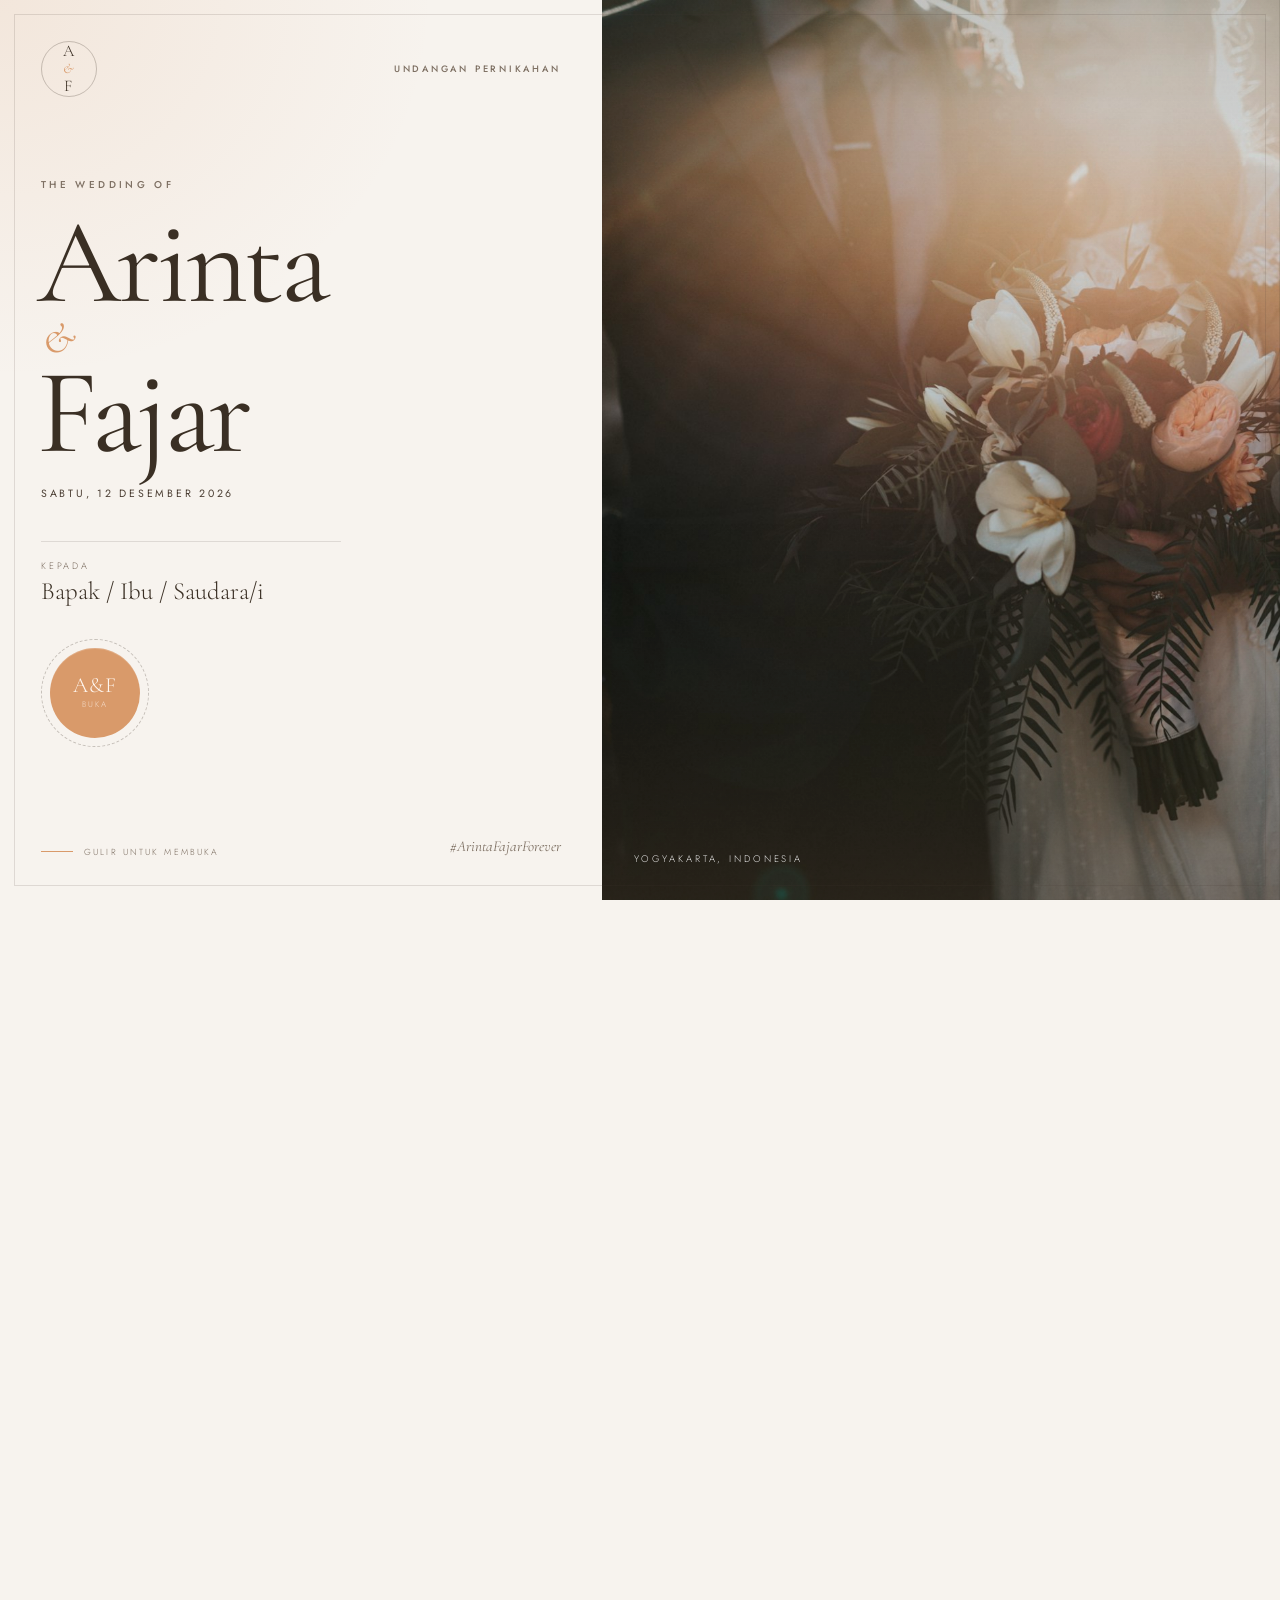
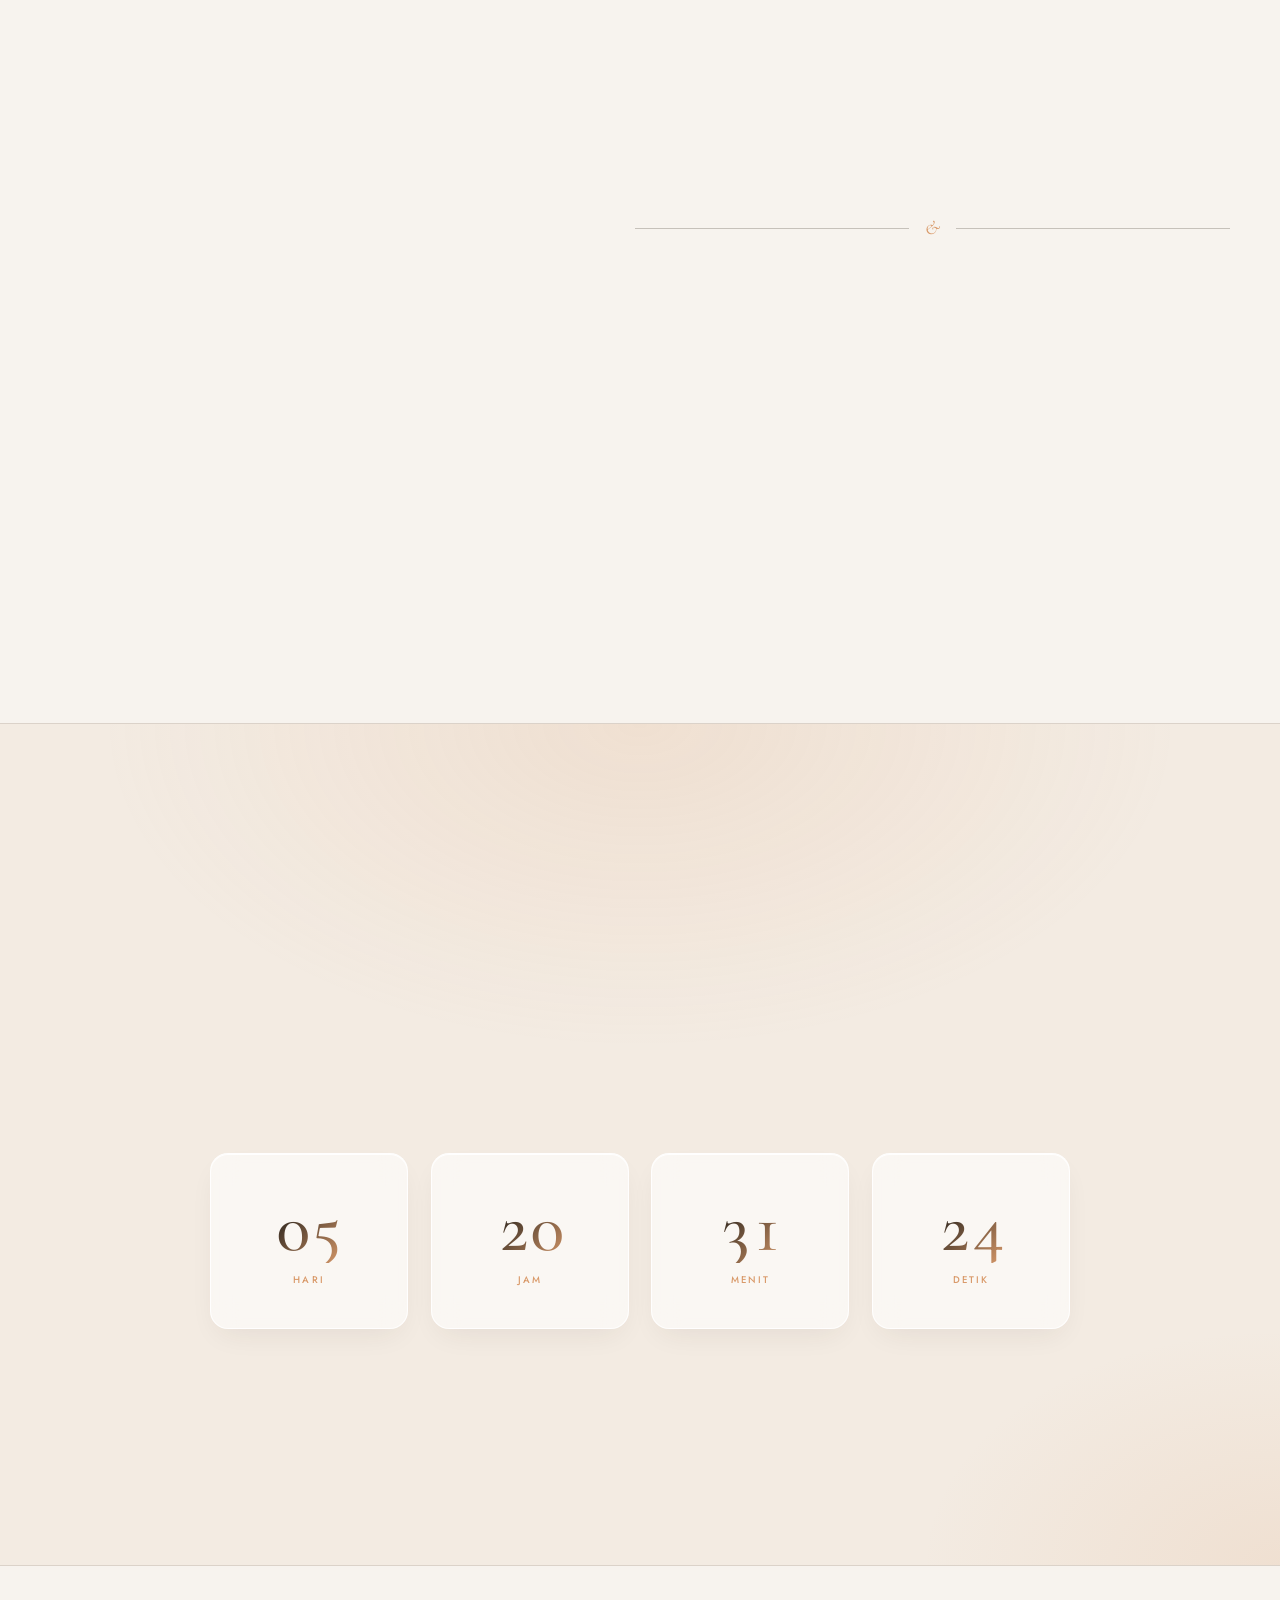
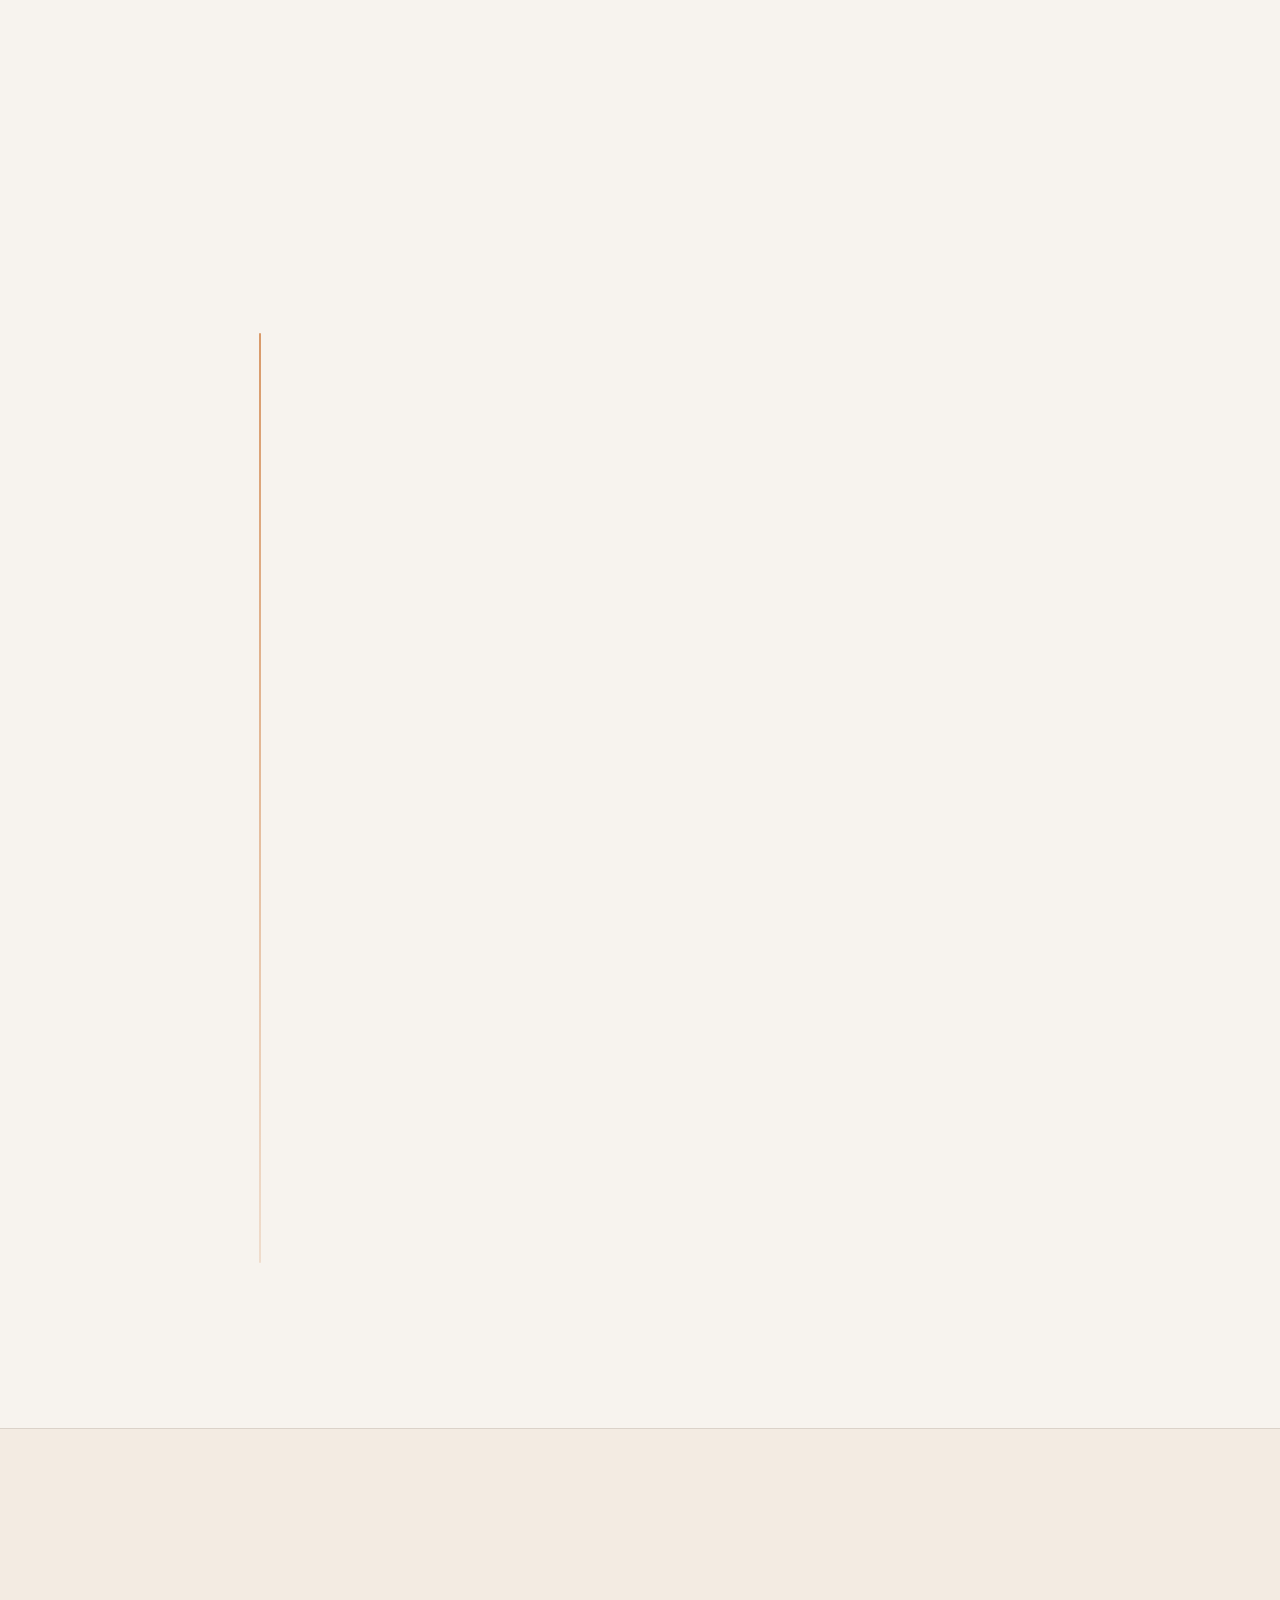
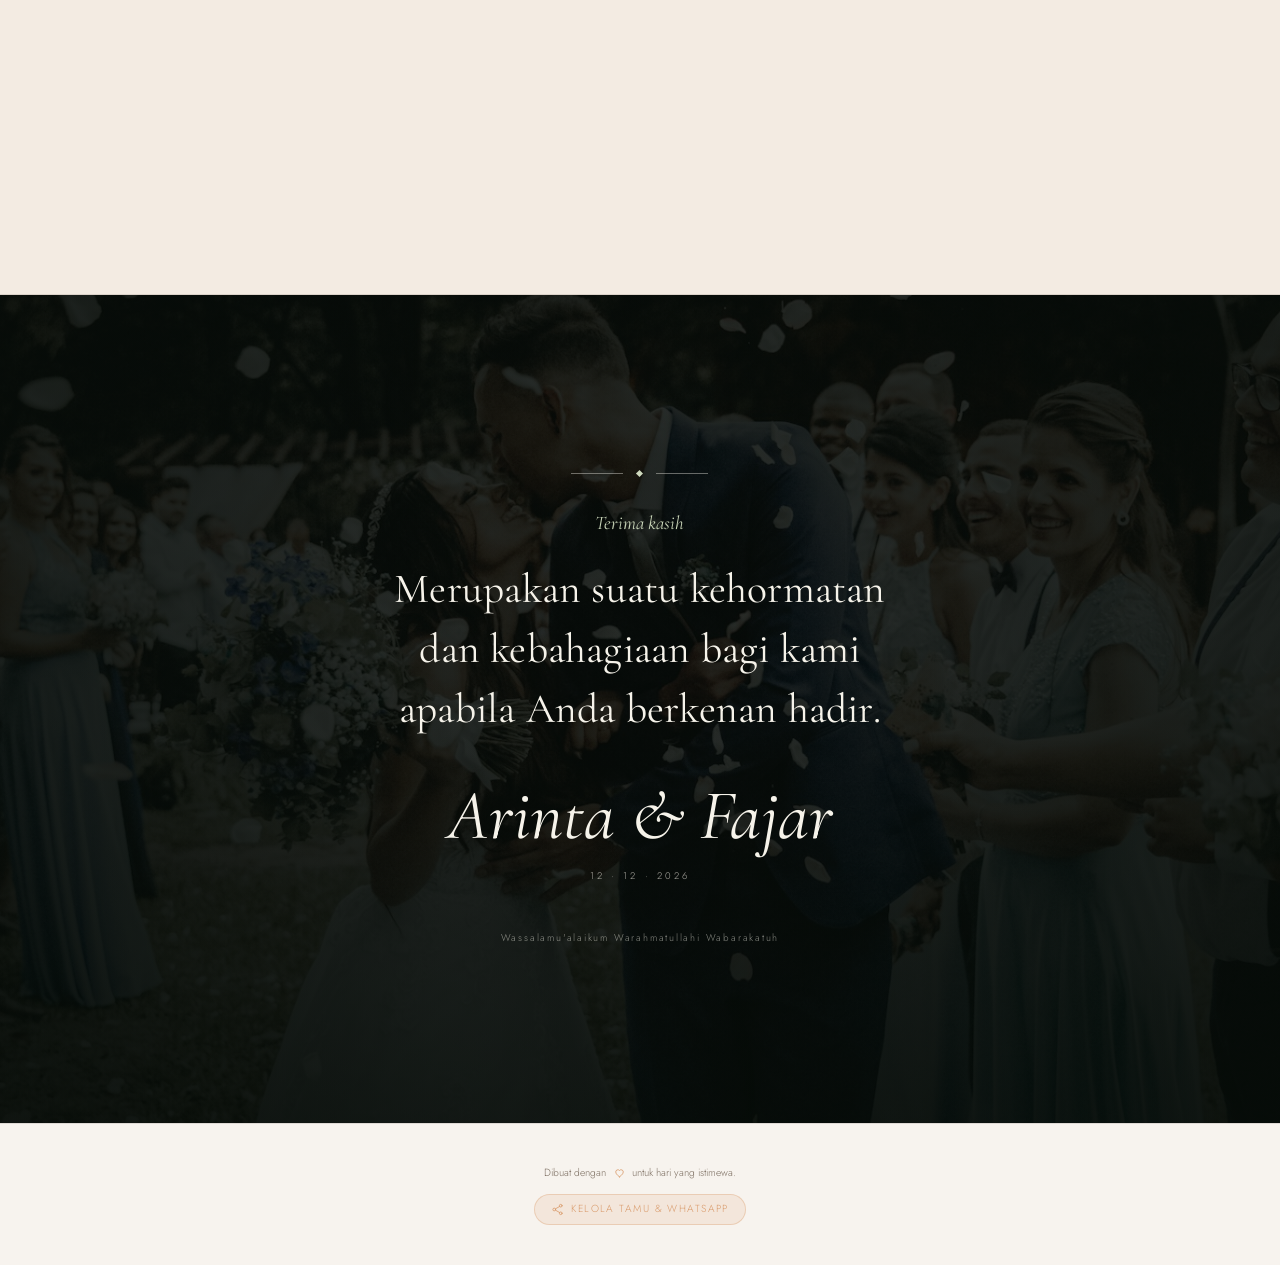
==== commit c5e989e5: "Add guest invitation generator with Excel (.xlsx/csv) import/export and sequential WhatsApp sender" ====
--- a/index.html
+++ b/index.html
@@ -365,6 +365,10 @@
       <footer class="footer">
         <div class="container footer__inner">
           <p class="footer__credit">Dibuat dengan <svg class="icon icon--heart" aria-hidden="true"><use href="#i-heart"/></svg> untuk hari yang istimewa.</p>
+          <a class="footer__guest-link" href="tamu.html" target="_blank" title="Buka Generator Link Undangan Tamu">
+            <svg class="icon" aria-hidden="true"><use href="#i-share"/></svg>
+            Kelola Tamu &amp; WhatsApp
+          </a>
         </div>
       </footer>
     </main>
--- a/assets/css/style.css
+++ b/assets/css/style.css
@@ -1989,9 +1989,11 @@
 }
 .footer__inner {
   display: flex;
+  flex-direction: column;
   align-items: center;
   justify-content: center;
   text-align: center;
+  gap: 0.8rem;
   width: 100%;
 }
 .footer__credit {
@@ -2008,6 +2010,29 @@
   width: 13px;
   height: 13px;
   color: var(--accent);
+}
+.footer__guest-link {
+  display: inline-flex;
+  align-items: center;
+  gap: 0.45rem;
+  font-size: 0.64rem;
+  letter-spacing: 0.14em;
+  text-transform: uppercase;
+  color: var(--accent);
+  padding: 0.4rem 1rem;
+  border: 1px solid rgba(217, 154, 106, 0.35);
+  border-radius: 999px;
+  background: var(--accent-soft);
+  transition: all 0.3s var(--ease);
+}
+.footer__guest-link:hover {
+  background: var(--accent);
+  color: #ffffff;
+  transform: translateY(-2px);
+}
+.footer__guest-link .icon {
+  width: 13px;
+  height: 13px;
 }
 
 /* =========================================================
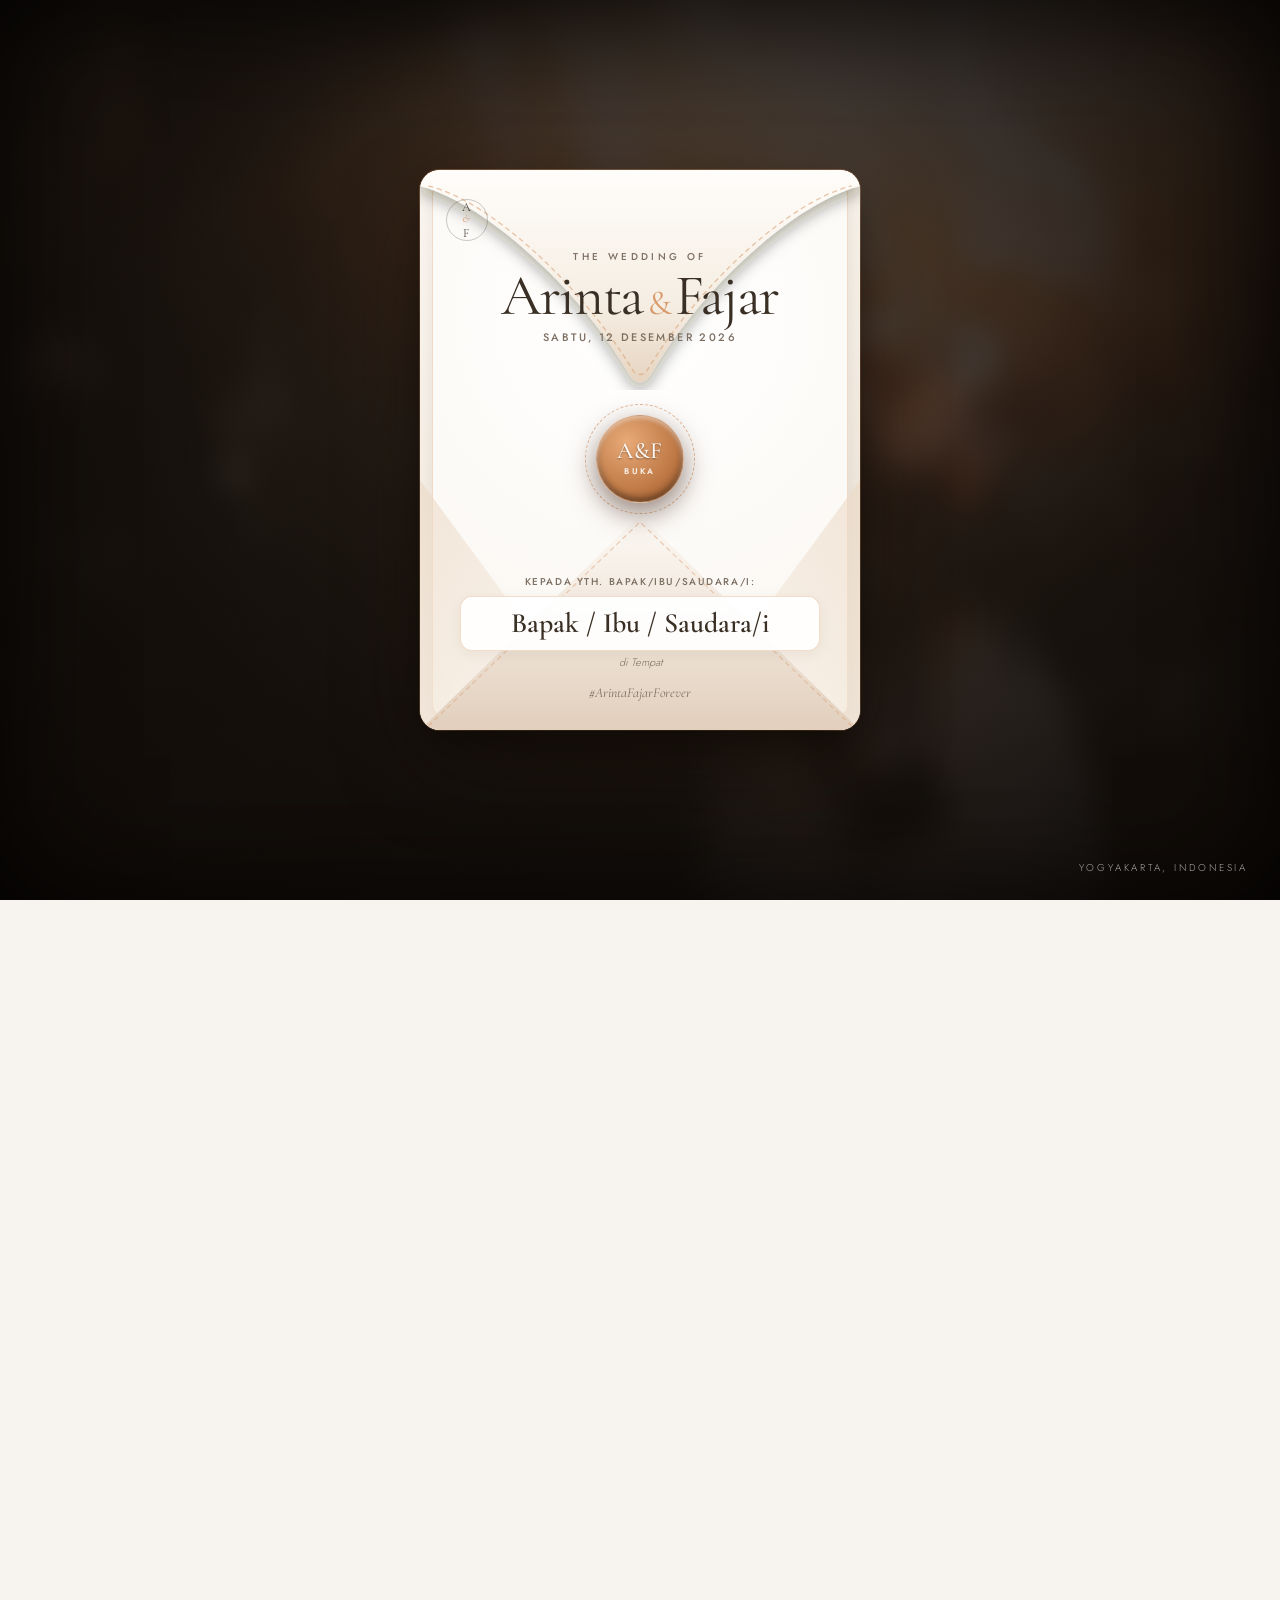
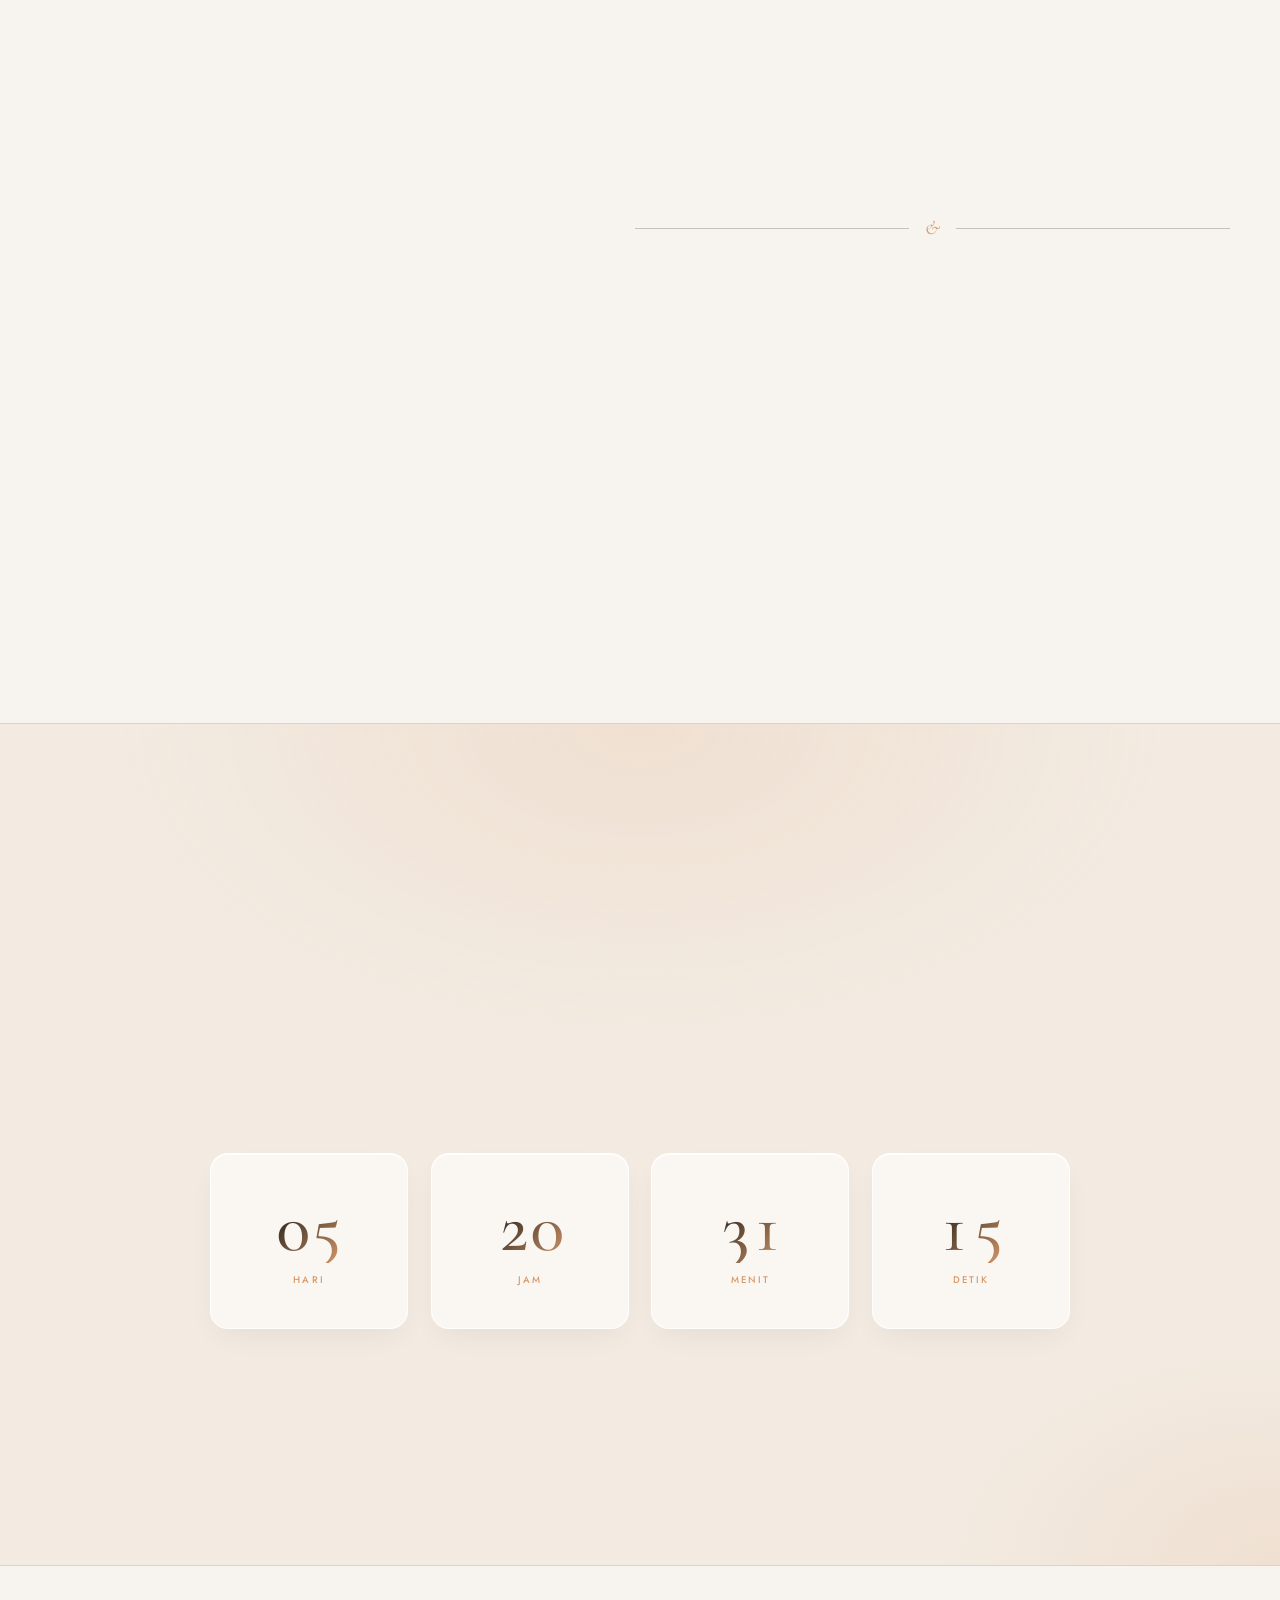
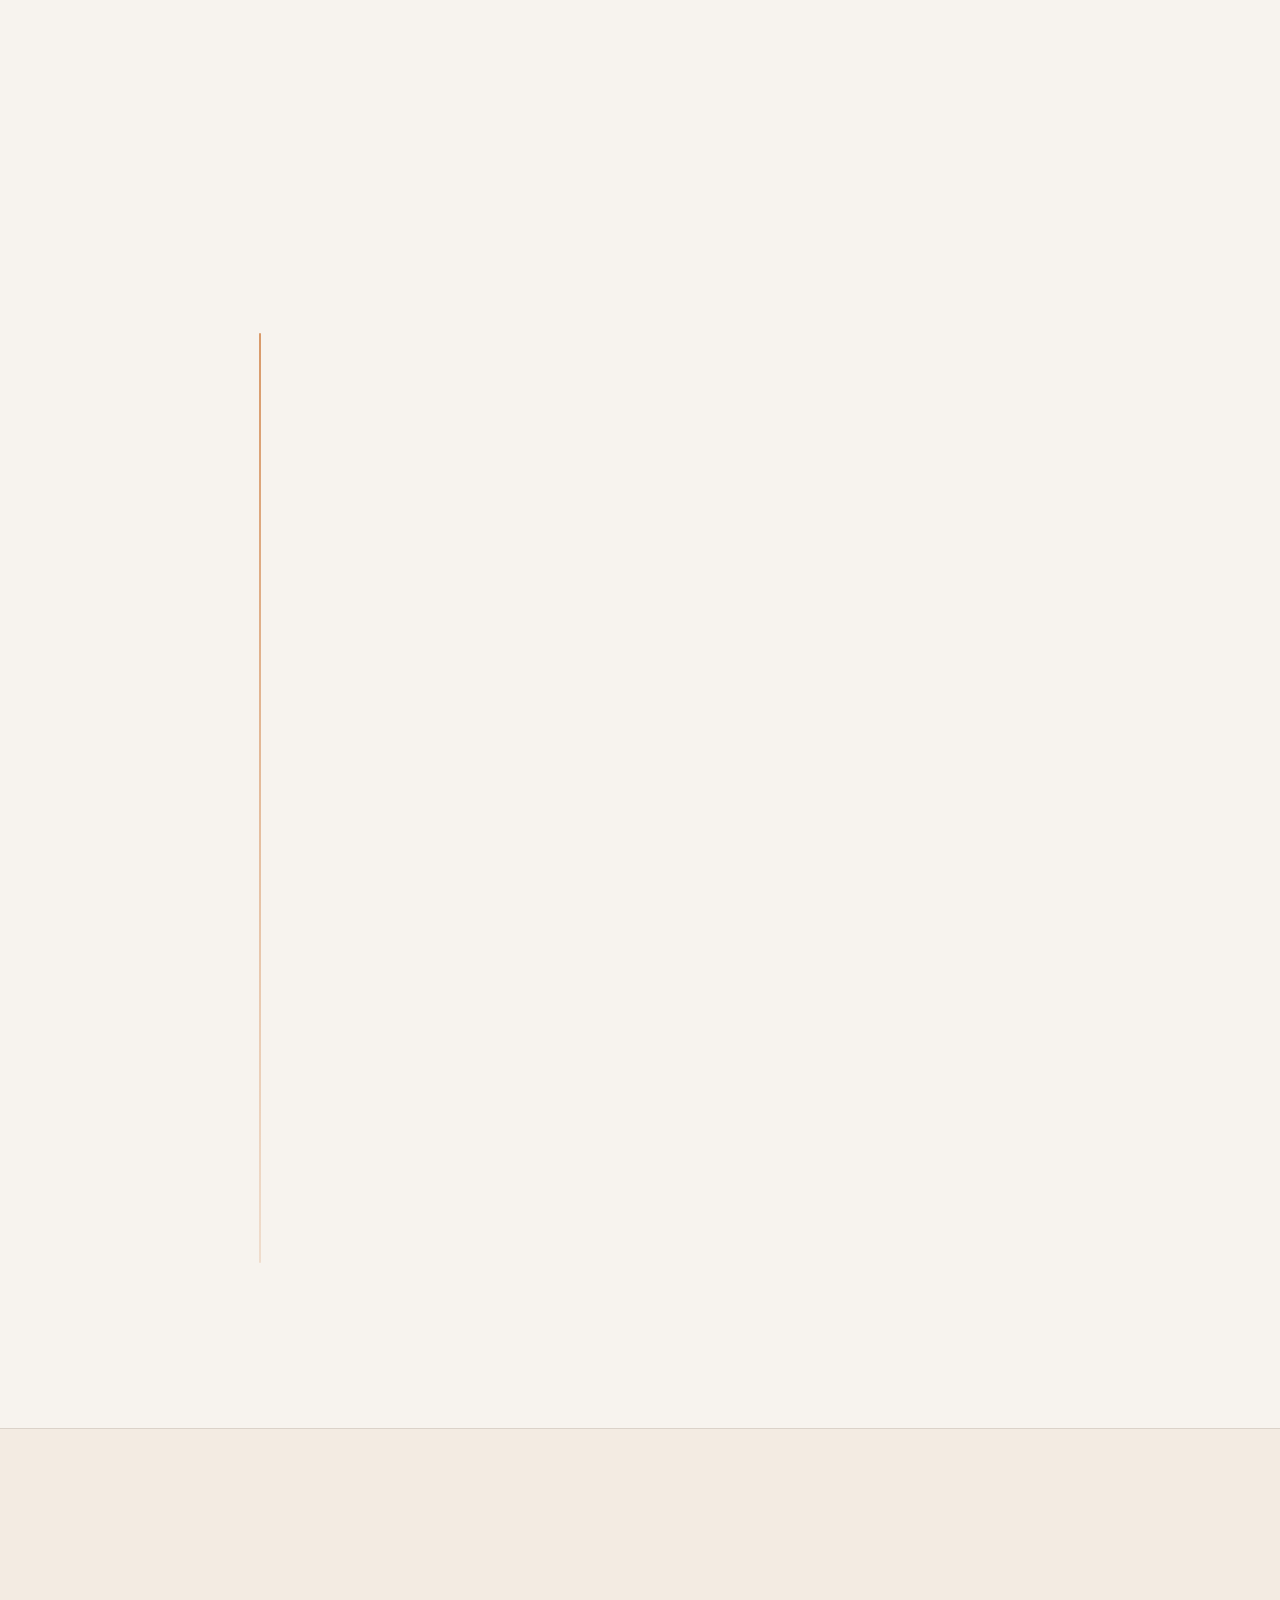
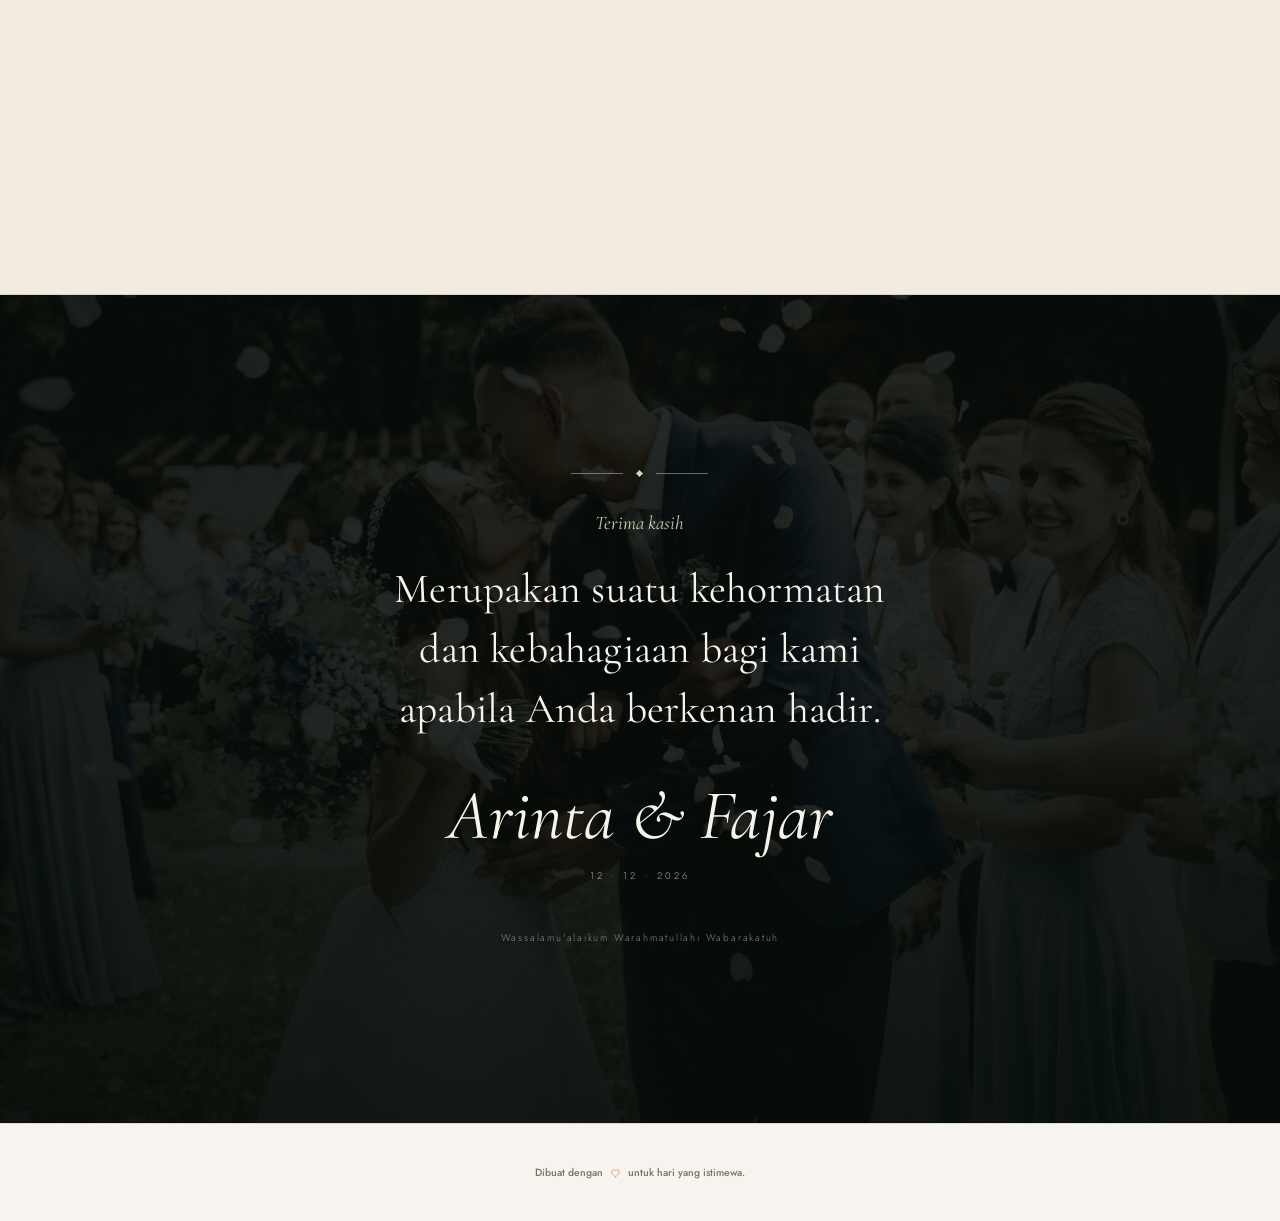
==== commit a74ee7fd: "Enhance luxury wedding invitation design with a realistic envelope suite, including atmospheric back" ====
--- a/index.html
+++ b/index.html
@@ -45,46 +45,134 @@
       <symbol id="i-clock" viewBox="0 0 24 24"><circle cx="12" cy="12" r="9"/><polyline points="12 7 12 12 15 15"/></symbol>
       <symbol id="i-chip" viewBox="0 0 24 24"><rect x="3" y="5" width="18" height="14" rx="3"/><line x1="3" y1="12" x2="21" y2="12"/><line x1="9" y1="5" x2="9" y2="19"/><line x1="15" y1="5" x2="15" y2="19"/></symbol>
       <symbol id="i-whatsapp" viewBox="0 0 24 24"><path d="M20 11.5a8 8 0 0 1-11.9 7L4 20l1.6-4A8 8 0 1 1 20 11.5z"/><path d="M9 9.2c.3-.7.6-.7 1-.7h.4c.2 0 .4 0 .6.5l.7 1.5c.1.3 0 .5-.1.7l-.5.6c-.2.2-.2.4-.1.6a5 5 0 0 0 2.3 2c.3.1.5.1.7-.1l.7-.8c.2-.2.4-.2.6-.1l1.6.8c.3.1.4.3.4.5 0 .4-.2 1.3-.7 1.6-.5.4-1.3.6-2.1.3a9 9 0 0 1-4.3-3.2c-.9-1.1-1.4-2.3-1.4-3 0-.4.1-.8.2-1.1z" fill="currentColor" stroke="none"/></symbol>
+      <symbol id="i-mail-open" viewBox="0 0 24 24"><path d="M21.2 8.4c-.5-.4-1.2-.5-1.8-.2L12 12.8 4.6 8.2c-.6-.3-1.3-.2-1.8.2C2.3 8.8 2 9.4 2 10.1v8.4c0 1.4 1.1 2.5 2.5 2.5h15c1.4 0 2.5-1.1 2.5-2.5v-8.4c0-.7-.3-1.3-.8-1.7z" fill="none" stroke="currentColor" stroke-width="1.6" stroke-linejoin="round"/><path d="M3 9l9-6 9 6" fill="none" stroke="currentColor" stroke-width="1.6" stroke-linejoin="round"/></symbol>
     </defs>
   </svg>
 
-  <!-- ================= COVER ================= -->
+  <!-- ================= COVER (LUXURY ENVELOPE SUITE) ================= -->
   <div class="cover" id="cover" role="dialog" aria-modal="true" aria-label="Undangan pernikahan">
-    <div class="cover__frame" aria-hidden="true"></div>
-    <div class="cover__photo">
-      <img src="assets/images/hero.jpg" alt="Pasangan pengantin berjalan di antara pepohonan" fetchpriority="high" />
-      <div class="cover__photo-scrim" aria-hidden="true"></div>
+    <!-- Atmospheric Romantic Backdrop -->
+    <div class="cover__backdrop" aria-hidden="true">
+      <img class="cover__bg-img" src="assets/images/hero.jpg" alt="Background Pengantin" fetchpriority="high" />
+      <div class="cover__backdrop-scrim"></div>
+      <div class="cover__backdrop-vignette"></div>
+      
+      <!-- Subtle Golden Sparks / Petals -->
+      <div class="cover__sparks">
+        <span class="cover__spark s--1"></span>
+        <span class="cover__spark s--2"></span>
+        <span class="cover__spark s--3"></span>
+        <span class="cover__spark s--4"></span>
+        <span class="cover__spark s--5"></span>
+      </div>
       <p class="cover__photo-caption">Yogyakarta, Indonesia</p>
     </div>
 
-    <div class="cover__panel">
-      <div class="cover__top">
-        <span class="monogram" aria-hidden="true"></span>
-        <span class="cover__tag">Undangan Pernikahan</span>
-      </div>
-
-      <div class="cover__main">
-        <p class="overline">The Wedding Of</p>
-        <h1 class="cover__names"></h1>
-        <p class="cover__date"></p>
-
-        <div class="cover__guest">
-          <span class="cover__guest-label">Kepada</span>
-          <span class="cover__guest-name" id="guestName">Bapak / Ibu / Saudara/i</span>
-        </div>
-
-        <button class="seal" id="openInvite" type="button" aria-label="Buka undangan">
-          <span class="seal__ring" aria-hidden="true"></span>
-          <span class="seal__core">
-            <span class="seal__mono"></span>
-            <span class="seal__hint">Buka</span>
-          </span>
-        </button>
-      </div>
-
-      <div class="cover__bottom">
-        <span class="cover__scroll"><span></span> Gulir untuk membuka</span>
-        <span class="cover__hashtag"></span>
+    <!-- Centered Realistic Luxury Envelope Stage -->
+    <div class="cover__stage">
+      <div class="envelope" id="envelope">
+        
+        <!-- Base Paper Lining -->
+        <div class="envelope__base" aria-hidden="true"></div>
+
+        <!-- Inner Gilded Invitation Card (Peek effect) -->
+        <div class="envelope__inner-card" aria-hidden="true">
+          <div class="envelope__card-border"></div>
+        </div>
+
+        <!-- Top 3D Envelope Flap (Graceful Euro-V Curve) -->
+        <div class="envelope__flap" aria-hidden="true">
+          <svg class="envelope__flap-svg" viewBox="0 0 420 220" preserveAspectRatio="none">
+            <defs>
+              <linearGradient id="envelopeFlapGrad" x1="0%" y1="0%" x2="0%" y2="100%">
+                <stop offset="0%" stop-color="#fffdfa"/>
+                <stop offset="65%" stop-color="#f5ede2"/>
+                <stop offset="100%" stop-color="#e6d4c0"/>
+              </linearGradient>
+              <filter id="flapShadow" x="-10%" y="0%" width="120%" height="160%">
+                <feDropShadow dx="0" dy="8" stdDeviation="7" flood-color="rgba(35, 20, 10, 0.32)"/>
+              </filter>
+            </defs>
+            <!-- Flap shape: Graceful Euro-V pointing to center seal -->
+            <path d="M 0,0 L 0,16 C 60,32 150,115 200,205 C 206,215 214,215 220,205 C 270,115 360,32 420,16 L 420,0 Z" 
+                  fill="url(#envelopeFlapGrad)" filter="url(#flapShadow)"/>
+            <!-- Stitched Gold Line -->
+            <path d="M 8,16 C 65,30 152,112 203,200 C 206,206 214,206 217,200 C 268,112 355,30 412,16" 
+                  fill="none" stroke="rgba(217, 154, 106, 0.55)" stroke-width="1.3" stroke-dasharray="5 3.5"/>
+          </svg>
+        </div>
+
+        <!-- Bottom Envelope Pocket & Side Folds -->
+        <div class="envelope__pocket" aria-hidden="true">
+          <svg class="envelope__pocket-svg" viewBox="0 0 420 280" preserveAspectRatio="none">
+            <defs>
+              <linearGradient id="pocketBaseGrad" x1="0%" y1="100%" x2="0%" y2="0%">
+                <stop offset="0%" stop-color="#e2cfbc"/>
+                <stop offset="60%" stop-color="#f3eae0"/>
+                <stop offset="100%" stop-color="#fcf9f4"/>
+              </linearGradient>
+              <linearGradient id="wingLeftGrad" x1="0%" y1="0%" x2="100%" y2="100%">
+                <stop offset="0%" stop-color="#ebd8c4"/>
+                <stop offset="100%" stop-color="#faf5ee"/>
+              </linearGradient>
+              <linearGradient id="wingRightGrad" x1="100%" y1="0%" x2="0%" y2="100%">
+                <stop offset="0%" stop-color="#ebd8c4"/>
+                <stop offset="100%" stop-color="#faf5ee"/>
+              </linearGradient>
+              <filter id="pocketShadow" x="-10%" y="-15%" width="120%" height="135%">
+                <feDropShadow dx="0" dy="-4" stdDeviation="6" flood-color="rgba(35, 20, 10, 0.22)"/>
+              </filter>
+            </defs>
+            <!-- Left Wing Fold -->
+            <path d="M 0,280 L 0,30 L 175,280 Z" fill="url(#wingLeftGrad)" opacity="0.6"/>
+            <!-- Right Wing Fold -->
+            <path d="M 420,280 L 420,30 L 245,280 Z" fill="url(#wingRightGrad)" opacity="0.6"/>
+            <!-- Bottom Pocket Triangular V-Fold folding up -->
+            <path d="M 0,280 L 210,65 L 420,280 Z" fill="url(#pocketBaseGrad)" filter="url(#pocketDropShadow)"/>
+            <!-- Gold Trim on Bottom Flap -->
+            <path d="M 8,276 L 210,72 L 412,276" fill="none" stroke="rgba(217, 154, 106, 0.45)" stroke-width="1.2" stroke-dasharray="5 3.5"/>
+          </svg>
+        </div>
+
+        <!-- Envelope Content (Typography, Seal & Guest Plaque) -->
+        <div class="envelope__content">
+          
+          <!-- Top Area: The Wedding Of & Names -->
+          <div class="envelope__header">
+            <div class="envelope__header-top">
+              <span class="monogram monogram--sm" aria-hidden="true"></span>
+            </div>
+            <p class="overline">The Wedding Of</p>
+            <h1 class="cover__names"></h1>
+            <p class="cover__date"></p>
+          </div>
+
+          <!-- Center Area: The 3D Wax Seal Stamp (The Sole Interactive Trigger) -->
+          <div class="envelope__seal-area">
+            <button class="seal seal--center" id="openInvite" type="button" aria-label="Buka undangan pernikahan" title="Sentuh untuk membuka undangan">
+              <span class="seal__ring" aria-hidden="true"></span>
+              <span class="seal__core">
+                <span class="seal__mono"></span>
+                <span class="seal__hint">BUKA</span>
+              </span>
+              <span class="seal__pulse" aria-hidden="true"></span>
+            </button>
+            <!-- <span class="seal__caption">Sentuh segel untuk membuka</span> -->
+          </div>
+
+          <!-- Bottom Area: Recipient Plaque on Envelope Pocket -->
+          <div class="envelope__recipient">
+            <div class="cover__guest">
+              <span class="cover__guest-label">Kepada Yth. Bapak/Ibu/Saudara/i:</span>
+              <div class="cover__guest-frame">
+                <span class="cover__guest-name" id="guestName">Bapak / Ibu / Saudara/i</span>
+              </div>
+              <span class="cover__guest-note">di Tempat</span>
+            </div>
+            <span class="cover__hashtag"></span>
+          </div>
+
+        </div>
       </div>
     </div>
   </div>
@@ -365,10 +453,6 @@
       <footer class="footer">
         <div class="container footer__inner">
           <p class="footer__credit">Dibuat dengan <svg class="icon icon--heart" aria-hidden="true"><use href="#i-heart"/></svg> untuk hari yang istimewa.</p>
-          <a class="footer__guest-link" href="tamu.html" target="_blank" title="Buka Generator Link Undangan Tamu">
-            <svg class="icon" aria-hidden="true"><use href="#i-share"/></svg>
-            Kelola Tamu &amp; WhatsApp
-          </a>
         </div>
       </footer>
     </main>
--- a/assets/css/style.css
+++ b/assets/css/style.css
@@ -292,242 +292,450 @@
 }
 
 /* =========================================================
-   COVER
+   COVER (LUXURY WEDDING ENVELOPE SUITE)
    ========================================================= */
 .cover {
   position: fixed;
   inset: 0;
   z-index: 120;
-  display: grid;
-  grid-template-columns: 47% 53%;
-  background: var(--bg);
-  transition: transform 1.1s cubic-bezier(0.76, 0, 0.24, 1);
-}
-.cover.is-open { transform: translateY(-101%); }
-
-.cover__frame {
-  position: absolute;
-  inset: 14px;
-  z-index: 6;
-  border: 1px solid var(--line);
+  display: flex;
+  align-items: center;
+  justify-content: center;
+  background: #19120c;
+  overflow: hidden;
+  touch-action: none;
+  overscroll-behavior: none;
+  padding: clamp(0.75rem, 3vw, 2rem);
+  transition: transform 0.95s cubic-bezier(0.76, 0, 0.24, 1), opacity 0.75s ease;
+}
+.cover.is-open {
+  transform: translateY(-101%);
+  opacity: 0;
   pointer-events: none;
 }
 
-.cover__photo {
-  position: relative;
-  order: 2;
+/* Atmospheric Backdrop */
+.cover__backdrop {
+  position: fixed;
+  inset: 0;
+  z-index: 1;
+  pointer-events: none;
   overflow: hidden;
-  background: #15201a;
-}
-.cover__photo img {
+}
+.cover__bg-img {
   width: 100%;
-  height: 100dvh;
+  height: 100%;
   object-fit: cover;
   object-position: 50% 35%;
-  transform: scale(1.06);
-  animation: cover-in 2.4s var(--ease) forwards;
-}
-@keyframes cover-in {
-  to { transform: scale(1); }
-}
-.cover__photo-scrim {
+  filter: blur(14px) brightness(0.42) saturate(1.2);
+  transform: scale(1.1);
+  animation: cover-bg-drift 24s ease-in-out infinite alternate;
+}
+@keyframes cover-bg-drift {
+  0% { transform: scale(1.08) translate(0, 0); }
+  100% { transform: scale(1.14) translate(-1%, -1%); }
+}
+
+.cover__backdrop-scrim {
   position: absolute;
   inset: 0;
-  background:
-    linear-gradient(180deg, rgba(90, 70, 48, 0.22), transparent 36%),
-    linear-gradient(0deg, rgba(90, 70, 48, 0.38), transparent 42%);
-}
+  background: radial-gradient(
+    ellipse at 50% 45%,
+    rgba(217, 154, 106, 0.12) 0%,
+    rgba(25, 17, 12, 0.7) 65%,
+    rgba(15, 10, 7, 0.95) 100%
+  );
+}
+.cover__backdrop-vignette {
+  position: absolute;
+  inset: 0;
+  box-shadow: inset 0 0 120px rgba(0, 0, 0, 0.8);
+}
+
 .cover__photo-caption {
   position: absolute;
-  left: 2rem;
-  bottom: 2rem;
+  right: 2rem;
+  bottom: 1.5rem;
   z-index: 2;
-  font-size: 0.6rem;
-  letter-spacing: 0.3em;
-  text-transform: uppercase;
-  color: rgba(255, 255, 255, 0.88);
-}
-
-.cover__panel {
-  position: relative;
-  order: 1;
-  display: flex;
-  flex-direction: column;
-  justify-content: space-between;
-  gap: 1.5rem;
-  padding: clamp(1.6rem, 3.2vw, 3rem);
-  background: var(--bg);
-  overflow-y: auto;
-  scrollbar-width: none;
-}
-.cover__panel::-webkit-scrollbar { display: none; }
-.cover__panel::before {
-  content: '';
+  font-size: 0.62rem;
+  letter-spacing: 0.28em;
+  text-transform: uppercase;
+  color: rgba(255, 255, 255, 0.65);
+}
+
+/* Floating Golden Sparks */
+.cover__sparks {
   position: absolute;
   inset: 0;
   pointer-events: none;
-  background: radial-gradient(
-    120% 70% at 0% 0%,
-    var(--accent-soft),
-    transparent 60%
-  );
-}
-
-.cover__top {
-  position: relative;
+}
+.cover__spark {
+  position: absolute;
+  width: 5px;
+  height: 5px;
+  border-radius: 50%;
+  background: #f7d5a8;
+  box-shadow: 0 0 10px #f7d5a8, 0 0 20px rgba(217, 154, 106, 0.8);
+  opacity: 0;
+  animation: spark-float 8s ease-in-out infinite;
+}
+.cover__spark.s--1 { left: 18%; bottom: 10%; animation-delay: 0s; width: 4px; height: 4px; }
+.cover__spark.s--2 { left: 82%; bottom: 15%; animation-delay: 2.2s; width: 6px; height: 6px; }
+.cover__spark.s--3 { left: 32%; bottom: 5%; animation-delay: 4.5s; width: 5px; height: 5px; }
+.cover__spark.s--4 { left: 70%; bottom: 8%; animation-delay: 1.2s; width: 4px; height: 4px; }
+.cover__spark.s--5 { left: 50%; bottom: 2%; animation-delay: 3.3s; width: 6px; height: 6px; }
+
+@keyframes spark-float {
+  0% { transform: translateY(0) scale(0.6); opacity: 0; }
+  25% { opacity: 0.75; }
+  75% { opacity: 0.6; }
+  100% { transform: translateY(-380px) scale(1.1); opacity: 0; }
+}
+
+/* Centered Envelope Stage */
+.cover__stage {
+  position: relative;
+  z-index: 5;
+  width: 100%;
+  max-width: 440px;
+  margin-block: auto;
+  perspective: 1400px;
+}
+
+/* --------------------------------------------------
+   The Realistic Luxury Envelope Body
+   -------------------------------------------------- */
+.envelope {
+  position: relative;
+  width: 100%;
+  min-height: 560px;
+  border-radius: 20px;
+  background: #faf6f0;
+  box-shadow:
+    0 35px 90px -15px rgba(20, 12, 6, 0.8),
+    0 15px 35px -10px rgba(0, 0, 0, 0.5),
+    0 0 0 1px rgba(217, 154, 106, 0.4);
+  overflow: hidden;
+  transition: transform 0.65s var(--ease);
+}
+
+.envelope__base {
+  position: absolute;
+  inset: 0;
+  background: linear-gradient(155deg, #fbf7f1 0%, #f4ede3 50%, #e9ded0 100%);
+  border-radius: 20px;
+  z-index: 1;
+}
+
+/* Inner Gilded Invitation Card */
+.envelope__inner-card {
+  position: absolute;
+  top: 12px;
+  left: 12px;
+  right: 12px;
+  bottom: 12px;
+  background: #fffdfa;
+  background-image: radial-gradient(circle at 50% 25%, #ffffff 0%, #faf6f0 100%);
+  border-radius: 14px;
+  border: 1px solid rgba(217, 154, 106, 0.35);
+  box-shadow: 0 4px 18px rgba(50, 30, 15, 0.08);
+  z-index: 2;
+  transition: transform 0.75s cubic-bezier(0.16, 1, 0.3, 1);
+}
+.envelope.is-unfolding .envelope__inner-card {
+  transform: translateY(-40px);
+}
+
+/* Top 3D Envelope Flap (Euro-V curve) */
+.envelope__flap {
+  position: absolute;
+  top: 0;
+  left: 0;
+  right: 0;
+  height: 220px;
+  z-index: 5;
+  transform-origin: top center;
+  transition: transform 0.75s cubic-bezier(0.4, 0, 0.2, 1);
+  pointer-events: none;
+}
+.envelope__flap-svg {
+  width: 100%;
+  height: 100%;
+  display: block;
+}
+
+.envelope.is-unfolding .envelope__flap {
+  transform: rotateX(175deg);
+}
+
+/* Bottom Envelope Pocket & Side Folds */
+.envelope__pocket {
+  position: absolute;
+  bottom: 0;
+  left: 0;
+  right: 0;
+  height: 280px;
+  z-index: 4;
+  pointer-events: none;
+}
+.envelope__pocket-svg {
+  width: 100%;
+  height: 100%;
+  display: block;
+}
+
+/* Envelope Content Container */
+.envelope__content {
+  position: relative;
+  z-index: 10;
+  display: flex;
+  flex-direction: column;
+  justify-content: space-between;
+  min-height: 560px;
+  padding: 1.8rem 1.4rem 1.6rem;
+  text-align: center;
+}
+
+/* Header Area */
+.envelope__header {
+  position: relative;
+  z-index: 12;
+}
+.envelope__header-top {
   display: flex;
   align-items: center;
   justify-content: space-between;
   gap: 1rem;
-}
+  margin-bottom: 0.5rem;
+  padding-inline: 0.2rem;
+}
+
 .cover__tag {
   font-size: 0.58rem;
   font-weight: 500;
-  letter-spacing: 0.3em;
-  text-transform: uppercase;
-  color: var(--muted);
-  text-align: right;
-}
-
-.cover__main {
-  position: relative;
-  padding-block: 1.5rem;
+  letter-spacing: 0.28em;
+  text-transform: uppercase;
+  color: var(--muted);
 }
 
 .cover__names {
   font-family: 'Cormorant Garamond', Georgia, serif;
   font-weight: 400;
-  font-size: clamp(4.4rem, 9.4vw, 8.8rem);
-  line-height: 0.8;
-  letter-spacing: -0.035em;
-  margin: 0.18em 0 0.1em -0.03em;
-}
-.cover__names span { display: block; }
+  font-size: clamp(2.5rem, 8vw, 3.6rem);
+  line-height: 0.95;
+  letter-spacing: -0.025em;
+  margin: 0.25rem 0;
+  color: var(--ink);
+}
+.cover__names span { display: inline-block; }
 .cover__names em {
-  display: block;
-  font-size: 0.36em;
-  line-height: 1;
-  margin: 0.14em 0 0.1em 0.12em;
+  display: inline-block;
+  font-size: 0.6em;
+  font-style: normal;
   color: var(--accent);
+  margin-inline: 0.3rem;
   font-weight: 400;
 }
 
 .cover__date {
-  margin-top: 1.5rem;
-  font-size: 0.66rem;
-  font-weight: 400;
-  letter-spacing: 0.26em;
-  text-transform: uppercase;
-  color: var(--ink-2);
-}
-
-.cover__guest {
+  font-size: 0.68rem;
+  font-weight: 500;
+  letter-spacing: 0.22em;
+  text-transform: uppercase;
+  color: var(--muted);
+  margin-top: 0.35rem;
+}
+
+/* Centerpiece 3D Wax Seal Stamp (The Sole Interactive Trigger) */
+.envelope__seal-area {
   display: flex;
   flex-direction: column;
-  gap: 0.25rem;
-  margin-top: 2.4rem;
-  padding-top: 1rem;
-  border-top: 1px solid var(--line);
-  max-width: 300px;
-}
-.cover__guest-label {
-  font-size: 0.58rem;
-  letter-spacing: 0.3em;
-  text-transform: uppercase;
-  color: var(--muted);
-}
-.cover__guest-name {
-  font-family: 'Cormorant Garamond', Georgia, serif;
-  font-size: 1.55rem;
-  line-height: 1.2;
-  color: var(--ink);
-}
-
-.seal {
-  position: relative;
-  width: 108px;
-  height: 108px;
-  margin-top: 2rem;
+  align-items: center;
+  justify-content: center;
+  margin: 0.8rem auto 1rem;
+  position: relative;
+  z-index: 15;
+}
+
+.seal--center {
+  position: relative;
+  width: 96px;
+  height: 96px;
   border-radius: 50%;
-  isolation: isolate;
-}
+  border: none;
+  background: transparent;
+  cursor: pointer;
+  padding: 0;
+  outline: none;
+  transition: transform 0.4s var(--ease), box-shadow 0.4s ease;
+  animation: seal-breathe 3.5s ease-in-out infinite;
+}
+@keyframes seal-breathe {
+  0%, 100% { transform: scale(1); }
+  50% { transform: scale(1.05); }
+}
+
+.seal--center:hover {
+  transform: scale(1.1);
+  animation-play-state: paused;
+}
+.seal--center:active {
+  transform: scale(0.96);
+}
+
 .seal__ring {
   position: absolute;
-  inset: 0;
+  inset: -7px;
   border-radius: 50%;
-  border: 1px dashed var(--line-strong);
+  border: 1.5px dashed rgba(217, 154, 106, 0.7);
   animation: seal-spin 26s linear infinite;
+  pointer-events: none;
 }
 @keyframes seal-spin { to { transform: rotate(360deg); } }
+
 .seal__core {
   position: absolute;
-  inset: 9px;
+  inset: 4px;
   display: grid;
   place-items: center;
   align-content: center;
-  gap: 0.1rem;
+  gap: 0.15rem;
   border-radius: 50%;
-  background: var(--accent);
-  color: var(--accent-ink);
-  box-shadow: inset 0 1px 0 rgba(255, 255, 255, 0.18);
-  transition: transform 0.45s var(--ease), background-color 0.35s ease;
-}
+  background: radial-gradient(circle at 35% 30%, #e8aa78 0%, #be7946 60%, #8c4b20 100%);
+  color: #fffaf5;
+  box-shadow:
+    0 10px 28px rgba(58, 28, 12, 0.55),
+    inset 0 2px 4px rgba(255, 255, 255, 0.5),
+    inset 0 -4px 6px rgba(0, 0, 0, 0.4);
+  border: 1px solid rgba(255, 255, 255, 0.28);
+  transition: transform 0.4s var(--ease);
+}
+
 .seal__mono {
   font-family: 'Cormorant Garamond', Georgia, serif;
-  font-size: 1.35rem;
+  font-size: 1.45rem;
   letter-spacing: 0.04em;
+  font-weight: 500;
   line-height: 1;
-}
+  text-shadow: 0 1px 2px rgba(0, 0, 0, 0.4);
+}
+
 .seal__hint {
-  font-size: 0.5rem;
-  letter-spacing: 0.26em;
-  text-transform: uppercase;
+  font-size: 0.52rem;
+  letter-spacing: 0.28em;
+  text-transform: uppercase;
+  font-weight: 600;
+  opacity: 0.9;
+}
+
+.seal__pulse {
+  position: absolute;
+  inset: -12px;
+  border-radius: 50%;
+  border: 1px solid rgba(217, 154, 106, 0.6);
+  opacity: 0;
+  animation: seal-pulse 2.6s ease-out infinite;
+  pointer-events: none;
+}
+@keyframes seal-pulse {
+  0% { transform: scale(0.9); opacity: 0.85; }
+  65% { transform: scale(1.24); opacity: 0; }
+  100% { opacity: 0; }
+}
+
+.seal__caption {
+  display: block;
+  margin-top: 0.7rem;
+  font-size: 0.64rem;
+  letter-spacing: 0.2em;
+  text-transform: uppercase;
+  color: var(--muted);
+  font-weight: 500;
+  opacity: 0.85;
+  transition: opacity 0.25s ease;
+}
+
+/* Unfolding Animation States */
+.envelope.is-unfolding .seal--center {
+  transform: scale(1.25);
+  opacity: 0;
+  pointer-events: none;
+  transition: transform 0.4s var(--ease), opacity 0.35s ease;
+}
+.envelope.is-unfolding .seal__caption {
+  opacity: 0;
+}
+
+/* Bottom Recipient Area */
+.envelope__recipient {
+  position: relative;
+  z-index: 12;
+}
+
+.cover__guest {
+  display: flex;
+  flex-direction: column;
+  align-items: center;
+  margin-inline: auto;
+  width: 100%;
+  max-width: 360px;
+}
+
+.cover__guest-label {
+  font-size: 0.62rem;
+  letter-spacing: 0.16em;
+  text-transform: uppercase;
+  color: var(--muted);
+  font-weight: 500;
+}
+
+.cover__guest-frame {
+  width: 100%;
+  margin-top: 0.35rem;
+  padding: 0.6rem 1rem;
+  background: rgba(255, 255, 255, 0.92);
+  border-radius: 12px;
+  border: 1px solid rgba(217, 154, 106, 0.35);
+  box-shadow:
+    0 4px 14px rgba(58, 47, 36, 0.06),
+    inset 0 1px 0 rgba(255, 255, 255, 0.8);
+}
+
+.cover__guest-name {
+  display: block;
+  font-family: 'Cormorant Garamond', Georgia, serif;
+  font-size: clamp(1.3rem, 4.4vw, 1.75rem);
+  font-weight: 600;
+  line-height: 1.2;
+  color: var(--ink);
+  word-break: break-word;
+}
+
+.cover__guest-note {
+  display: block;
+  font-size: 0.68rem;
+  color: var(--muted);
+  margin-top: 0.2rem;
+  font-style: italic;
+}
+
+.cover__hashtag {
+  display: block;
+  font-family: 'Cormorant Garamond', Georgia, serif;
+  font-style: italic;
+  font-size: 0.86rem;
+  color: var(--muted);
+  margin-top: 0.6rem;
+}
+
+.cover__tip {
+  display: block;
+  font-size: 0.62rem;
+  letter-spacing: 0.1em;
+  text-transform: uppercase;
+  color: var(--muted);
   opacity: 0.72;
-}
-.seal:hover .seal__core { transform: scale(1.06); }
-.seal:active .seal__core { transform: scale(0.98); }
-
-.cover__bottom {
-  position: relative;
-  display: flex;
-  align-items: flex-end;
-  justify-content: space-between;
-  gap: 1rem;
-}
-.cover__scroll {
-  display: flex;
-  align-items: center;
-  gap: 0.7rem;
-  font-size: 0.55rem;
-  letter-spacing: 0.24em;
-  text-transform: uppercase;
-  color: var(--muted);
-}
-.cover__scroll span {
-  display: block;
-  width: 32px;
-  height: 1px;
-  background: var(--line-strong);
-  position: relative;
-  overflow: hidden;
-}
-.cover__scroll span::after {
-  content: '';
-  position: absolute;
-  inset: 0;
-  background: var(--accent);
-  animation: scroll-line 2.6s var(--ease) infinite;
-}
-@keyframes scroll-line {
-  0% { transform: translateX(-100%); }
-  50% { transform: translateX(0); }
-  100% { transform: translateX(100%); }
-}
-.cover__hashtag {
-  font-family: 'Cormorant Garamond', Georgia, serif;
-  font-style: italic;
-  font-size: 0.95rem;
-  color: var(--muted);
+  margin-top: 0.2rem;
 }
 
 /* =========================================================
@@ -2002,6 +2210,7 @@
   justify-content: center;
   gap: 0.4rem;
   font-size: 0.65rem;
+  font-weight: 500;
   color: var(--muted);
   text-align: center;
   margin-inline: auto;
@@ -2258,8 +2467,6 @@
    RESPONSIVE
    ========================================================= */
 @media (max-width: 1024px) {
-  .cover { grid-template-columns: 49% 51%; }
-  .cover__names { font-size: clamp(4rem, 9.6vw, 7.4rem); }
   .topbar__nav { display: none; }
   .couple__grid { grid-template-columns: minmax(0, 1fr) minmax(0, 1fr); gap: 3rem; }
   .rsvp__grid { grid-template-columns: minmax(0, 1fr) minmax(0, 1fr); gap: 3rem; }
@@ -2267,24 +2474,46 @@
 
 @media (max-width: 860px) {
   .cover {
-    grid-template-columns: 1fr;
-    grid-template-rows: 40dvh 1fr;
-    overflow-y: auto;
-  }
-  .cover__photo { order: 1; }
-  .cover__photo img { height: 40dvh; }
-  .cover__panel {
-    order: 2;
-    min-height: 60dvh;
-    overflow-y: visible;
-  }
-  .cover__frame { inset: 10px; }
-  .cover__main { padding-block: 0.5rem; }
-  .cover__names { font-size: clamp(3.6rem, 15vw, 6rem); }
-  .cover__guest { margin-top: 1.6rem; }
-  .seal { width: 92px; height: 92px; margin-top: 1.5rem; }
-  .cover__scroll { display: none; }
-  .cover__hashtag { font-size: 0.85rem; }
+    padding: clamp(0.5rem, 2vw, 1rem);
+  }
+  .cover__stage {
+    max-width: 400px;
+  }
+  .cover__photo-caption {
+    display: none;
+  }
+  .envelope {
+    min-height: 520px;
+  }
+  .envelope__content {
+    min-height: 520px;
+    padding: 1.5rem 1.1rem 1.3rem;
+  }
+  .envelope__flap {
+    height: 200px;
+  }
+  .envelope__pocket {
+    height: 250px;
+  }
+  .cover__names {
+    font-size: clamp(2.2rem, 7.5vw, 3rem);
+  }
+  .seal--center {
+    width: 88px;
+    height: 88px;
+  }
+  .seal__mono {
+    font-size: 1.3rem;
+  }
+  .envelope__seal-area {
+    margin: 0.7rem auto 0.9rem;
+  }
+  .cover__guest-frame {
+    padding: 0.52rem 0.85rem;
+  }
+  .cover__guest-name {
+    font-size: clamp(1.2rem, 4.2vw, 1.55rem);
+  }
 
   .couple__grid { grid-template-columns: 1fr; }
   .couple__photo { max-width: 440px; margin-inline: auto; }
@@ -2318,9 +2547,40 @@
   .display { font-size: clamp(2.6rem, 11vw, 3.6rem); }
   .lede { font-size: 0.92rem; }
 
-  .cover__panel { padding: 1.4rem; }
-  .cover__tag { display: none; }
-  .cover__date { font-size: 0.6rem; letter-spacing: 0.18em; }
+  .cover__stage {
+    max-width: 360px;
+  }
+  .envelope {
+    min-height: 490px;
+    border-radius: 18px;
+  }
+  .envelope__content {
+    min-height: 490px;
+    padding: 1.35rem 1rem 1.15rem;
+  }
+  .envelope__flap {
+    height: 185px;
+  }
+  .envelope__pocket {
+    height: 235px;
+  }
+  .seal--center {
+    width: 82px;
+    height: 82px;
+  }
+  .seal__mono {
+    font-size: 1.2rem;
+  }
+  .envelope__seal-area {
+    margin: 0.6rem auto 0.8rem;
+  }
+  .cover__names {
+    font-size: 2.15rem;
+  }
+  .cover__date {
+    font-size: 0.62rem;
+    letter-spacing: 0.18em;
+  }
 
   .countdown { gap: 8px; }
   .countdown li { padding: 1rem 0.25rem; border-radius: 14px; gap: 0.35rem; }
